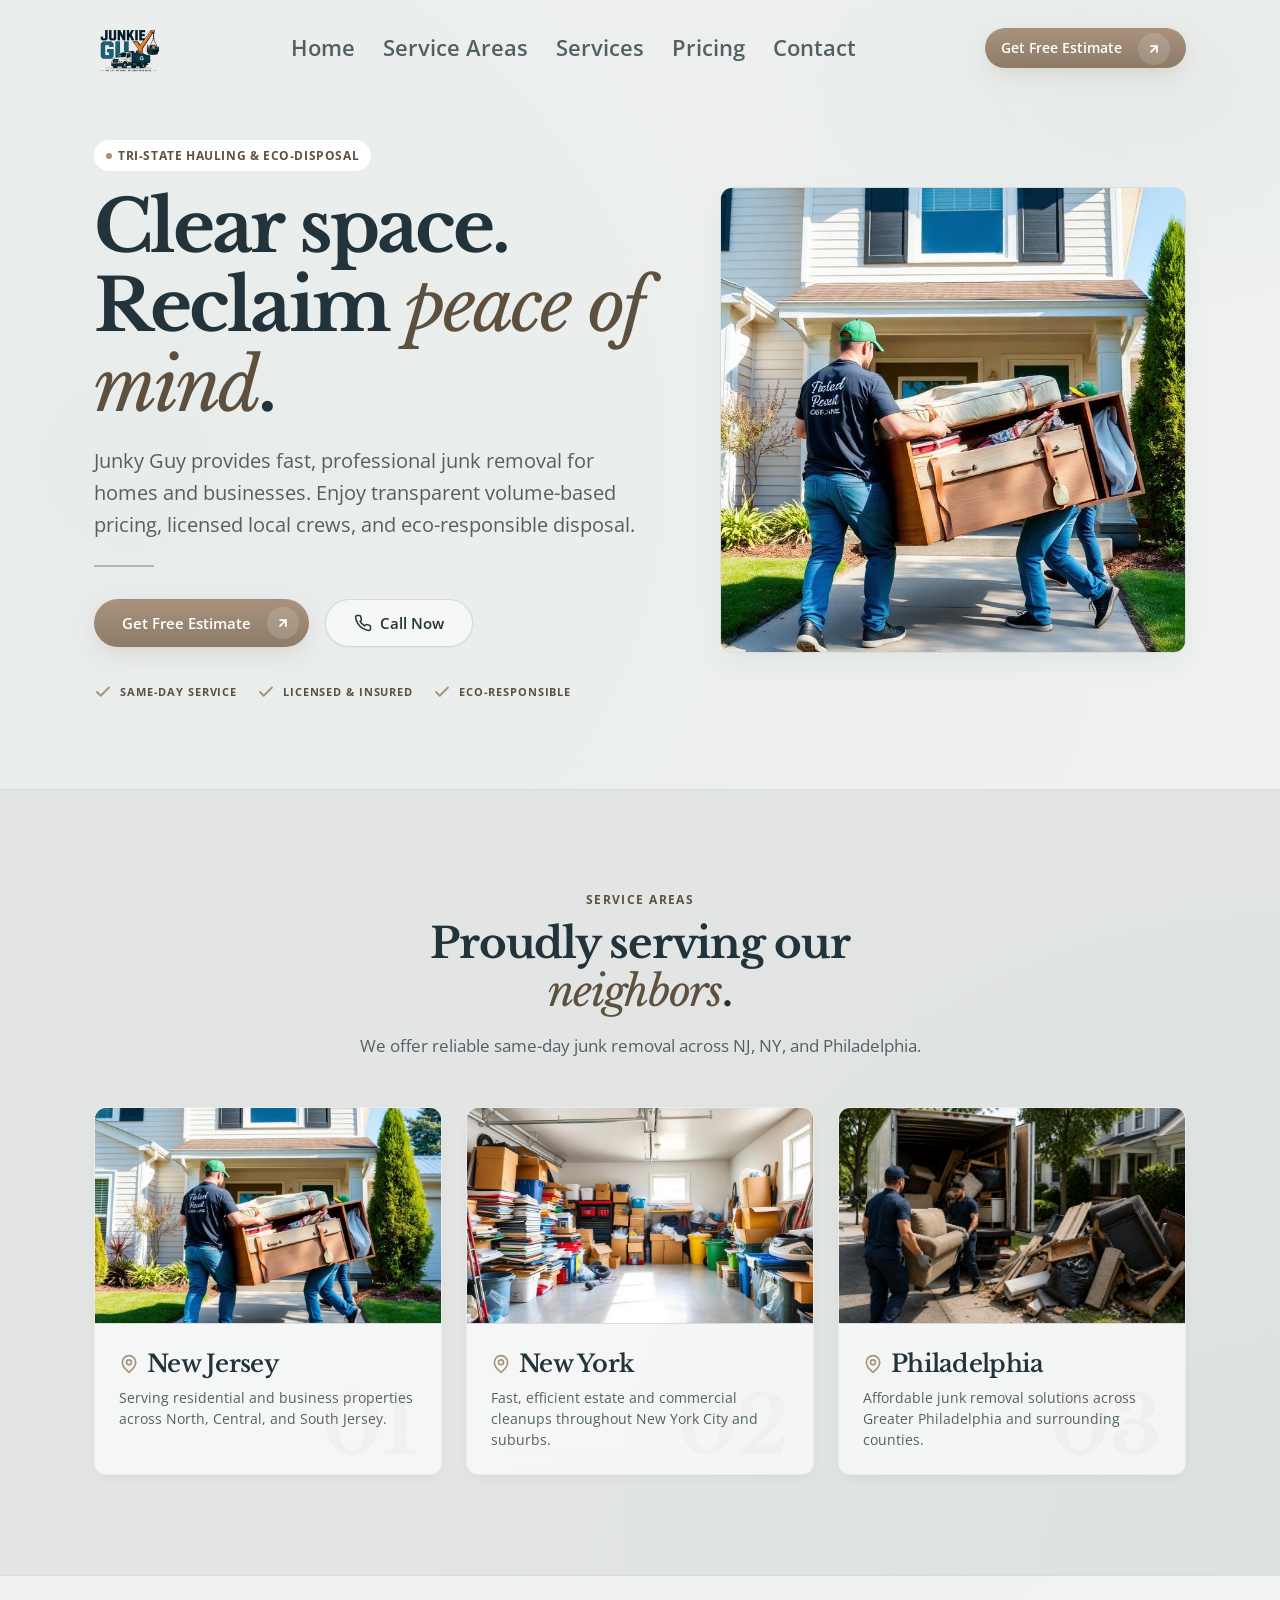
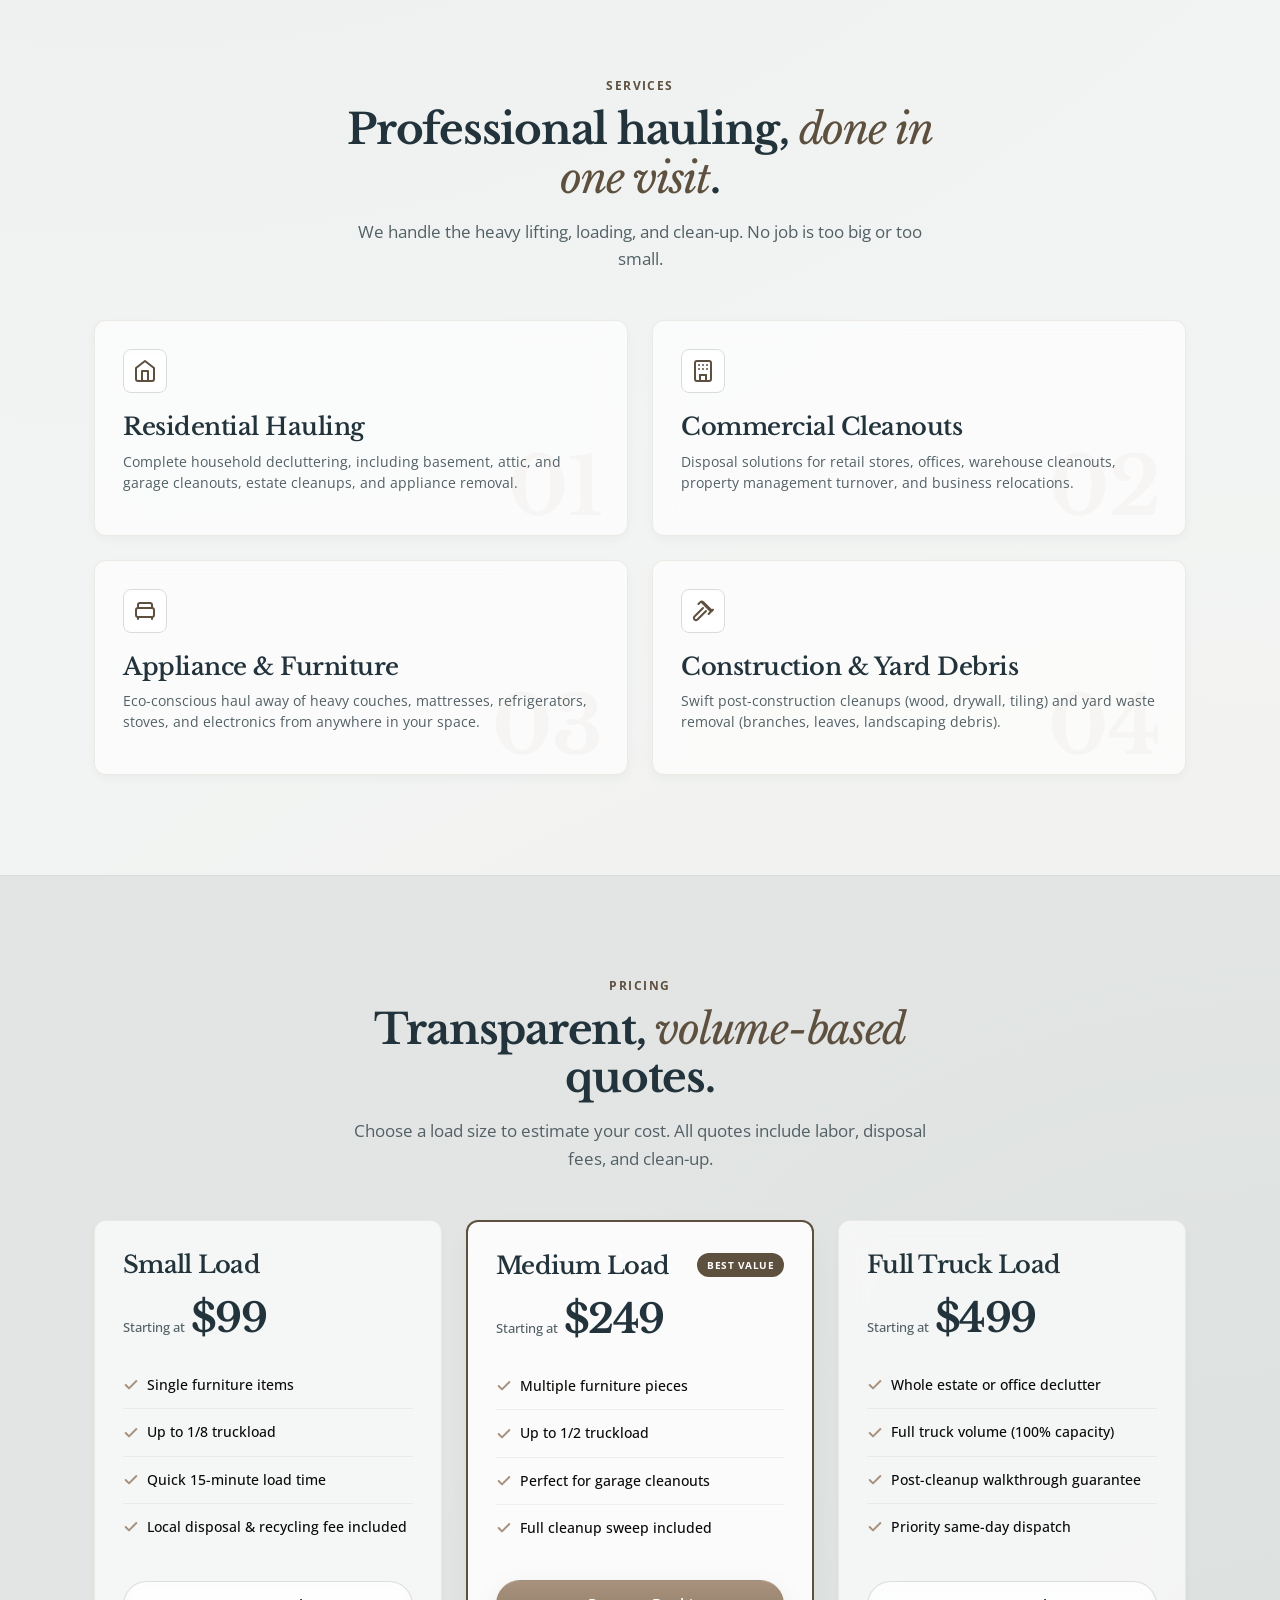
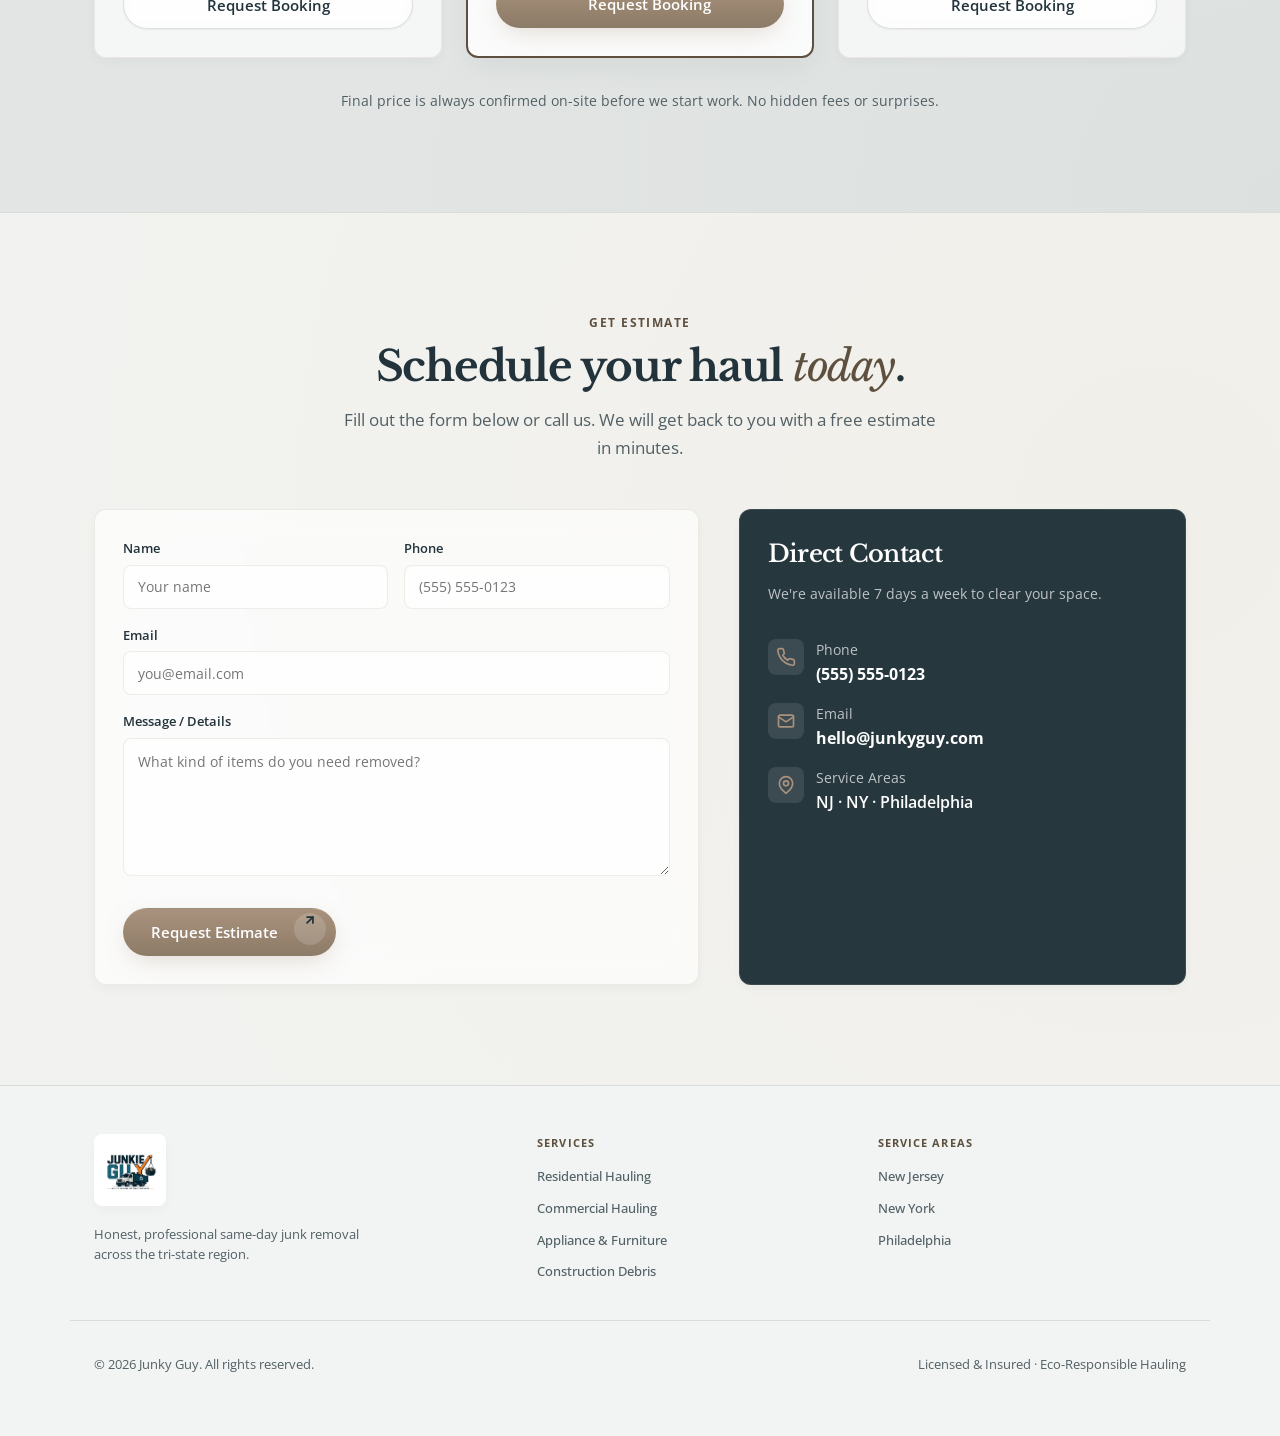
==== index.html @ 5f811293 "Initial Commit" ====
<!DOCTYPE html>
<html lang="en">

<head>
  <meta charset="UTF-8" />
  <meta name="viewport" content="width=device-width, initial-scale=1" />
  <title>Junky Guy | Fast & Affordable Junk Removal in NJ, NY & Philadelphia</title>
  <meta name="description"
    content="Junky Guy provides same-day residential and commercial junk removal across New Jersey, New York, and Philadelphia. Licensed, insured, and eco-friendly. Get a free estimate today." />
  <link rel="preconnect" href="https://fonts.googleapis.com" />
  <link rel="preconnect" href="https://fonts.gstatic.com" crossorigin />
  <link rel="stylesheet"
    href="https://fonts.googleapis.com/css2?family=Libre+Baskerville:ital,wght@0,400;0,700;1,400&family=Open+Sans:wght@300;400;500;600;700;800&display=swap" />
  <link rel="stylesheet" href="styles.css" />
</head>

<body>

  <!-- ===== NAV ===== -->
  <header class="nav" id="nav">
    <div class="container nav__inner">
      <a href="#home" class="brand" aria-label="Junky Guy home">
        <img src="junkie-guy.png" alt="Junkie Guy Logo" class="brand__logo" />
      </a>
      <nav class="nav__links" aria-label="Primary">
        <a href="#home">Home</a>
        <a href="#areas">Service Areas</a>
        <a href="#services">Services</a>
        <a href="#pricing">Pricing</a>
        <a href="#contact">Contact</a>
      </nav>
      <a href="#contact" class="btn btn--primary nav__cta">Get Free Estimate <span class="btn__icon-wrapper"><svg
            width="14" height="14" viewBox="0 0 24 24" fill="none" stroke="currentColor" stroke-width="3"
            stroke-linecap="round" stroke-linejoin="round">
            <line x1="7" y1="17" x2="17" y2="7" />
            <polyline points="7 7 17 7 17 17" />
          </svg></span></a>
      <button class="nav__toggle" id="navToggle" aria-label="Open menu" aria-expanded="false">
        <svg width="24" height="24" viewBox="0 0 24 24" fill="none" stroke="currentColor" stroke-width="2"
          stroke-linecap="round">
          <path d="M4 6h16M4 12h16M4 18h16" />
        </svg>
      </button>
    </div>
    <div class="nav__mobile" id="navMobile" hidden>
      <div class="container">
        <a href="#home">Home</a>
        <a href="#areas">Service Areas</a>
        <a href="#services">Services</a>
        <a href="#pricing">Pricing</a>
        <a href="#contact">Contact</a>
        <a href="#contact" class="btn btn--primary" style="width:100%;margin-top:8px;">Get Free Estimate <span
            class="btn__icon-wrapper"><svg width="14" height="14" viewBox="0 0 24 24" fill="none" stroke="currentColor"
              stroke-width="3" stroke-linecap="round" stroke-linejoin="round">
              <line x1="7" y1="17" x2="17" y2="7" />
              <polyline points="7 7 17 7 17 17" />
            </svg></span></a>
      </div>
    </div>
  </header>

  <main>

    <!-- ===== HERO ===== -->
    <section id="home" class="hero">
      <div class="container hero__grid">
        <div class="reveal">
          <span class="pill">
            <span class="pill__dot"></span>
            Tri-State Hauling &amp; Eco-Disposal
          </span>
          <h1 class="h1">Clear space. Reclaim <i>peace of mind</i>.</h1>
          <p class="lead">
            Junky Guy provides fast, professional junk removal for homes and businesses. Enjoy transparent volume-based
            pricing, licensed local crews, and eco-responsible disposal.
          </p>
          <div class="hero__divider"></div>
          <div class="hero__ctas">
            <a href="#contact" class="btn btn--primary">Get Free Estimate <span class="btn__icon-wrapper"><svg
                  width="14" height="14" viewBox="0 0 24 24" fill="none" stroke="currentColor" stroke-width="3"
                  stroke-linecap="round" stroke-linejoin="round">
                  <line x1="7" y1="17" x2="17" y2="7" />
                  <polyline points="7 7 17 7 17 17" />
                </svg></span></a>
            <a href="tel:5555550123" class="btn btn--outline">
              <svg width="18" height="18" viewBox="0 0 24 24" fill="none" stroke="currentColor" stroke-width="2"
                stroke-linecap="round" stroke-linejoin="round">
                <path
                  d="M22 16.92v3a2 2 0 0 1-2.18 2 19.79 19.79 0 0 1-8.63-3.07 19.5 19.5 0 0 1-6-6 19.79 19.79 0 0 1-3.07-8.67A2 2 0 0 1 4.11 2h3a2 2 0 0 1 2 1.72 12.84 12.84 0 0 0 .7 2.81 2 2 0 0 1-.45 2.11L8.09 9.91a16 16 0 0 0 6 6l1.27-1.27a2 2 0 0 1 2.11-.45 12.84 12.84 0 0 0 2.81.7A2 2 0 0 1 22 16.92Z" />
              </svg>
              Call Now
            </a>
          </div>
          <ul class="hero__trust">
            <li>
              <svg width="18" height="18" viewBox="0 0 24 24" fill="none" stroke="currentColor" stroke-width="2.5"
                stroke-linecap="round" stroke-linejoin="round">
                <polyline points="20 6 9 17 4 12" />
              </svg>
              Same-Day Service
            </li>
            <li>
              <svg width="18" height="18" viewBox="0 0 24 24" fill="none" stroke="currentColor" stroke-width="2.5"
                stroke-linecap="round" stroke-linejoin="round">
                <polyline points="20 6 9 17 4 12" />
              </svg>
              Licensed &amp; Insured
            </li>
            <li>
              <svg width="18" height="18" viewBox="0 0 24 24" fill="none" stroke="currentColor" stroke-width="2.5"
                stroke-linecap="round" stroke-linejoin="round">
                <polyline points="20 6 9 17 4 12" />
              </svg>
              Eco-Responsible
            </li>
          </ul>
        </div>
        <div class="reveal reveal--delay">
          <div class="hero__imgwrap">
            <img src="residential.jpg" alt="Junky Guy crew clearing out junk" width="1280" height="1280" />
          </div>
        </div>
      </div>
    </section>

    <!-- ===== AREAS ===== -->
    <section id="areas" class="section section--muted">
      <div class="container">
        <div class="section__head reveal">
          <p class="eyebrow">Service Areas</p>
          <h2 class="h2">Proudly serving our <i>neighbors</i>.</h2>
          <p class="section__lead">We offer reliable same-day junk removal across NJ, NY, and Philadelphia.</p>
        </div>
        <div class="grid grid--3" id="areasGrid"></div>
      </div>
    </section>

    <!-- ===== SERVICES ===== -->
    <section id="services" class="section">
      <div class="container">
        <div class="section__head reveal">
          <p class="eyebrow">Services</p>
          <h2 class="h2">Professional hauling, <i>done in one visit</i>.</h2>
          <p class="section__lead">We handle the heavy lifting, loading, and clean-up. No job is too big or too small.
          </p>
        </div>
        <div class="grid grid--2" id="servicesGrid"></div>
      </div>
    </section>

    <!-- ===== PRICING ===== -->
    <section id="pricing" class="section section--muted">
      <div class="container">
        <div class="section__head reveal">
          <p class="eyebrow">Pricing</p>
          <h2 class="h2">Transparent, <i>volume-based</i> quotes.</h2>
          <p class="section__lead">Choose a load size to estimate your cost. All quotes include labor, disposal fees,
            and clean-up.</p>
        </div>
        <div class="grid grid--3" id="pricingGrid"></div>
        <p class="section__note reveal">Final price is always confirmed on-site before we start work. No hidden fees or
          surprises.</p>
      </div>
    </section>

    <!-- ===== CONTACT ===== -->
    <section id="contact" class="section">
      <div class="container">
        <div class="section__head reveal">
          <p class="eyebrow">Get Estimate</p>
          <h2 class="h2">Schedule your haul <i>today</i>.</h2>
          <p class="section__lead">Fill out the form below or call us. We will get back to you with a free estimate in
            minutes.</p>
        </div>
        <div class="contact-grid">
          <form class="card contact-form reveal" id="contactForm" novalidate>
            <div class="form-row">
              <label>
                <span>Name</span>
                <input required type="text" name="name" placeholder="Your name" />
              </label>
              <label>
                <span>Phone</span>
                <input required type="tel" name="phone" placeholder="(555) 555-0123" />
              </label>
            </div>
            <label>
              <span>Email</span>
              <input required type="email" name="email" placeholder="you@email.com" />
            </label>
            <label>
              <span>Message / Details</span>
              <textarea required name="message" rows="5"
                placeholder="What kind of items do you need removed?"></textarea>
            </label>
            <button type="submit" class="btn btn--primary">Request Estimate <span class="btn__icon-wrapper"><svg
                  width="14" height="14" viewBox="0 0 24 24" fill="none" stroke="currentColor" stroke-width="3"
                  stroke-linecap="round" stroke-linejoin="round">
                  <line x1="7" y1="17" x2="17" y2="7" />
                  <polyline points="7 7 17 7 17 17" />
                </svg></span></button>
            <p class="form-status" id="formStatus" hidden>Thanks — your request was received. We'll reach out shortly.
            </p>
          </form>
          <aside class="card contact-info reveal reveal--delay">
            <div>
              <h3 class="h3">Direct Contact</h3>
              <p class="muted small">We're available 7 days a week to clear your space.</p>
            </div>
            <ul class="info-list">
              <li>
                <span class="info-list__icon"><svg width="20" height="20" viewBox="0 0 24 24" fill="none"
                    stroke="currentColor" stroke-width="2" stroke-linecap="round" stroke-linejoin="round">
                    <path
                      d="M22 16.92v3a2 2 0 0 1-2.18 2 19.79 19.79 0 0 1-8.63-3.07 19.5 19.5 0 0 1-6-6 19.79 19.79 0 0 1-3.07-8.67A2 2 0 0 1 4.11 2h3a2 2 0 0 1 2 1.72 12.84 12.84 0 0 0 .7 2.81 2 2 0 0 1-.45 2.11L8.09 9.91a16 16 0 0 0 6 6l1.27-1.27a2 2 0 0 1 2.11-.45 12.84 12.84 0 0 0 2.81.7A2 2 0 0 1 22 16.92Z" />
                  </svg></span>
                <div>
                  <p class="muted small">Phone</p><a href="tel:5555550123">(555) 555-0123</a>
                </div>
              </li>
              <li>
                <span class="info-list__icon"><svg width="20" height="20" viewBox="0 0 24 24" fill="none"
                    stroke="currentColor" stroke-width="2" stroke-linecap="round" stroke-linejoin="round">
                    <rect x="3" y="5" width="18" height="14" rx="2" />
                    <path d="m3 7 9 6 9-6" />
                  </svg></span>
                <div>
                  <p class="muted small">Email</p><a href="mailto:hello@junkyguy.com">hello@junkyguy.com</a>
                </div>
              </li>
              <li>
                <span class="info-list__icon"><svg width="20" height="20" viewBox="0 0 24 24" fill="none"
                    stroke="currentColor" stroke-width="2" stroke-linecap="round" stroke-linejoin="round">
                    <path d="M20 10c0 6-8 12-8 12S4 16 4 10a8 8 0 0 1 16 0Z" />
                    <circle cx="12" cy="10" r="3" />
                  </svg></span>
                <div>
                  <p class="muted small">Service Areas</p>
                  <p class="strong">NJ · NY · Philadelphia</p>
                </div>
              </li>
              
            </ul>
          </aside>
        </div>
      </div>
    </section>

  </main>

  <!-- ===== FOOTER ===== -->
  <footer class="footer">
    <div class="container footer__grid">
      <div>
        <a href="#home" class="brand">
          <img src="junkie-guy.png" alt="Junkie Guy Logo" class="brand__logo brand__logo--footer" />
        </a>
        <p class="muted small footer__desc">Honest, professional same-day junk removal across the tri-state region.</p>
      </div>
      <div>
        <p class="footer__heading">Services</p>
        <ul>
          <li><a href="#services">Residential Hauling</a></li>
          <li><a href="#services">Commercial Hauling</a></li>
          <li><a href="#services">Appliance & Furniture</a></li>
          <li><a href="#services">Construction Debris</a></li>
        </ul>
      </div>
      <div>
        <p class="footer__heading">Service Areas</p>
        <ul>
          <li><a href="#areas">New Jersey</a></li>
          <li><a href="#areas">New York</a></li>
          <li><a href="#areas">Philadelphia</a></li>
        </ul>
      </div>
    </div>
    <div class="container footer__bottom">
      <p>© <span id="year"></span> Junky Guy. All rights reserved.</p>
      <p>Licensed &amp; Insured · Eco-Responsible Hauling</p>
    </div>
  </footer>

  <script src="script.js"></script>
</body>

</html>
---- styles.css ----
/* ============================================================
   Junky Guy — Premium Design System
   Visual Identity: Deep Forest Green (#163b2e), Warm Cream (#fbfbfa), Accent Amber (#d97706)
   ============================================================ */
:root {
  --white: #ffffff;
  --bg: #f2f4f3;
  --text: #0a0908;
  
  --primary: #22333b;
  --primary-dark: #142026;
  --brand: #5e503f;
  
  --accent: #a9927d;
  --accent-dark: #8c7b67;
  
  --surface: #ffffff;
  --surface-soft: #e2e5e4;
  --border: #d8dcdb;
  --muted: #526065;

  --radius: 12px;
  --radius-sm: 8px;
  --radius-pill: 999px;

  --shadow-soft: 0 4px 12px -2px rgba(34, 51, 59, 0.05);
  --shadow-card: 0 12px 32px -8px rgba(34, 51, 59, 0.08);
  --shadow-cta: 0 8px 24px -6px rgba(169, 146, 125, 0.35);

  --font-body: "Open Sans", ui-sans-serif, system-ui, sans-serif;
  --font-display: "Libre Baskerville", Georgia, serif;

  --container: 1140px;
  --pad-x: 24px;
  --gap: 24px;

  --section-y-desktop: 100px;
  --section-y-tablet: 80px;
  --section-y-mobile: 60px;
}

/* ============================================================
   Reset & base
   ============================================================ */
*, *::before, *::after { box-sizing: border-box; }
html { scroll-behavior: smooth; scroll-padding-top: 88px; -webkit-text-size-adjust: 100%; }
body {
  margin: 0;
  font-family: var(--font-body);
  font-size: 16px;
  line-height: 1.6;
  color: var(--text);
  background: var(--bg);
  background-image: 
    radial-gradient(circle at 10% 10%, rgba(43, 85, 67, 0.05) 0%, transparent 40%),
    radial-gradient(circle at 90% 80%, rgba(217, 119, 6, 0.04) 0%, transparent 45%);
  -webkit-font-smoothing: antialiased;
  text-rendering: optimizeLegibility;
  overflow-x: hidden;
}
@media (max-width: 640px) { body { font-size: 15px; } }
img { display: block; max-width: 100%; height: auto; }
a { color: inherit; text-decoration: none; transition: color .2s ease, opacity .2s ease; }
button { font-family: inherit; cursor: pointer; }
ul { list-style: none; margin: 0; padding: 0; }

h1, h2, h3, h4 {
  font-family: var(--font-display);
  color: var(--primary);
  letter-spacing: -0.03em;
  line-height: 1.15;
  font-weight: 700;
  margin: 0;
}

.h1 { font-size: 40px; font-weight: 800; letter-spacing: -0.04em; }
.h2 { font-size: 32px; letter-spacing: -0.03em; }
.h3 { font-size: 20px; line-height: 1.3; font-weight: 600; }
@media (min-width: 768px) {
  .h1 { font-size: 58px; }
  .h2 { font-size: 42px; }
  .h3 { font-size: 24px; }
}

.small { font-size: 14px; }
.muted { color: var(--muted); }
.strong { color: var(--primary); font-weight: 600; }

/* ============================================================
   Layout primitives
   ============================================================ */
.container {
  width: 100%;
  max-width: var(--container);
  margin-inline: auto;
  padding-inline: var(--pad-x);
}

.section { padding-block: var(--section-y-mobile); }
@media (min-width: 768px) { .section { padding-block: var(--section-y-tablet); } }
@media (min-width: 1024px) { .section { padding-block: var(--section-y-desktop); } }
.section--muted {
  background: var(--surface-soft);
  background-image: radial-gradient(circle at 100% 100%, rgba(43, 85, 67, 0.03), transparent 60%);
  border-block: 1px solid var(--border);
}

.section__head {
  max-width: 600px;
  margin: 0 auto 48px;
  text-align: center;
}
.section__head .h2 { margin-top: 10px; }
.section__lead { margin-top: 16px; color: var(--muted); font-size: 17px; }
.section__note {
  max-width: 600px;
  margin: 32px auto 0;
  text-align: center;
  color: var(--muted);
  font-size: 14px;
}

.eyebrow {
  font-size: 12px;
  font-weight: 700;
  text-transform: uppercase;
  letter-spacing: 0.12em;
  color: var(--brand);
  margin: 0;
}

.grid { display: grid; gap: var(--gap); }
.grid--2 { grid-template-columns: 1fr; }
.grid--3 { grid-template-columns: 1fr; }
@media (min-width: 640px) {
  .grid--2 { grid-template-columns: repeat(2, 1fr); }
  .grid--3 { grid-template-columns: repeat(2, 1fr); }
}
@media (min-width: 1024px) {
  .grid--3 { grid-template-columns: repeat(3, 1fr); }
}

/* ============================================================
   Buttons
   ============================================================ */
.btn {
  display: inline-flex;
  align-items: center;
  justify-content: center;
  gap: 8px;
  height: 48px;
  padding-left: 28px;
  padding-right: 10px;
  border-radius: 999px;
  font-weight: 600;
  font-size: 15px;
  border: none;
  transition: all .25s cubic-bezier(0.4, 0, 0.2, 1);
  white-space: nowrap;
  cursor: pointer;
  text-align: center;
  box-shadow: 0 1px 2px rgba(0, 0, 0, 0.05);
}
.btn__icon-wrapper {
  display: grid;
  place-items: center;
  width: 32px;
  height: 32px;
  border-radius: 50%;
  background: rgba(255, 255, 255, 0.15);
  color: #fff;
  margin-left: 8px;
  transition: transform 0.3s cubic-bezier(0.16, 1, 0.3, 1), background-color 0.3s ease;
  flex-shrink: 0;
}
.btn--primary:hover .btn__icon-wrapper {
  transform: rotate(45deg);
  background: var(--white);
  color: var(--primary);
}
.btn--outline {
  padding-right: 28px;
}
.btn--outline .btn__icon-wrapper {
  background: rgba(34, 51, 59, 0.08);
  color: var(--primary);
}
.btn--outline:hover .btn__icon-wrapper {
  transform: rotate(45deg);
  background: var(--primary);
  color: #fff;
}
.btn--primary {
  background: linear-gradient(180deg, var(--accent) 0%, var(--accent-dark) 100%);
  color: #fff;
  border-top: 1px solid rgba(255, 255, 255, 0.15);
  box-shadow: var(--shadow-cta);
}
.btn--primary:hover {
  background: linear-gradient(180deg, #9b846e 0%, var(--accent-dark) 100%);
  transform: translateY(-1px);
  box-shadow: 0 8px 20px -4px rgba(169, 146, 125, 0.4);
}
.btn--primary:active {
  transform: translateY(1px);
  box-shadow: 0 2px 8px -2px rgba(169, 146, 125, 0.25);
}

.btn--outline {
  background: rgba(255, 255, 255, 0.55);
  backdrop-filter: blur(8px);
  -webkit-backdrop-filter: blur(8px);
  color: var(--primary);
  border: 1px solid rgba(34, 51, 59, 0.15);
}
.btn--outline:hover {
  background: rgba(255, 255, 255, 0.85);
  box-shadow: 0 4px 12px -2px rgba(34, 51, 59, 0.05);
  border-color: rgba(34, 51, 59, 0.35);
}
.btn--outline:active {
  transform: translateY(1px);
}

/* ============================================================
   Nav
   ============================================================ */
.nav {
  position: fixed;
  inset: 0 0 auto 0;
  z-index: 50;
  transition: background-color .3s ease, border-color .3s ease;
  border-bottom: 1px solid transparent;
}
.nav.is-scrolled {
  background: rgba(251, 251, 250, 0.72);
  backdrop-filter: blur(24px) saturate(190%);
  -webkit-backdrop-filter: blur(24px) saturate(190%);
  border-bottom-color: rgba(227, 225, 217, 0.45);
  box-shadow: 0 4px 30px rgba(0, 0, 0, 0.02);
}
.nav__inner {
  display: flex;
  align-items: center;
  justify-content: space-between;
  gap: 16px;
  height: 96px;
}
.brand { display: inline-flex; align-items: center; flex-shrink: 0; }
.brand__logo {
  height: 68px;
  width: auto;
  object-fit: contain;
  mix-blend-mode: multiply;
}
.brand__logo--footer {
  height: 72px;
  background: #fff;
  border-radius: var(--radius-sm);
  padding: 8px;
  mix-blend-mode: normal;
  box-shadow: var(--shadow-soft);
}
.nav__links { display: none; align-items: center; gap: 28px; }
.nav__links a { font-size: 22px; font-weight: 600; color: var(--muted); }
.nav__links a:hover { color: var(--primary); }
.nav__cta { display: none; height: 40px; padding-inline: 16px; font-size: 14px; }
.nav__toggle {
  display: grid; place-items: center;
  width: 40px; height: 40px;
  border-radius: 8px;
  background: transparent;
  border: 1px solid var(--border);
  color: var(--primary);
}
@media (min-width: 1024px) {
  .nav__links { display: flex; }
  .nav__cta { display: inline-flex; }
  .nav__toggle { display: none; }
}
.nav__mobile { border-top: 1px solid var(--border); background: var(--bg); }
.nav__mobile .container { display: flex; flex-direction: column; gap: 4px; padding-block: 12px; }
.nav__mobile a {
  padding: 10px 12px;
  border-radius: 8px;
  color: var(--primary);
  font-weight: 600;
  font-size: 22px;
}
.nav__mobile a:hover { background: var(--surface-soft); }

/* ============================================================
   Hero
   ============================================================ */
.hero {
  position: relative;
  padding-top: 120px;
  padding-bottom: 56px;
  background: radial-gradient(40% 40% at 90% 10%, rgba(43, 85, 67, 0.04), transparent 80%);
}
@media (min-width: 1024px) { .hero { padding-top: 140px; padding-bottom: 88px; } }
.hero__grid {
  display: grid;
  gap: 40px;
  align-items: center;
}
@media (min-width: 1024px) {
  .hero__grid { grid-template-columns: 1.1fr 0.9fr; gap: 56px; }
}
.pill {
  display: inline-flex;
  align-items: center;
  gap: 6px;
  padding: 6px 12px;
  border-radius: var(--radius-pill);
  background: var(--surface);
  color: var(--brand);
  font-size: 12px;
  font-weight: 700;
  letter-spacing: 0.05em;
  text-transform: uppercase;
}
.pill__dot { width: 6px; height: 6px; border-radius: 999px; background: var(--accent); }
.hero .h1 {
  margin-top: 16px;
  max-width: 680px;
  font-size: 42px;
  line-height: 1.1;
  font-weight: 800;
  letter-spacing: -0.04em;
}
@media (min-width: 768px) {
  .hero .h1 {
    font-size: 60px;
  }
}
@media (min-width: 1024px) {
  .hero .h1 {
    font-size: 72px;
  }
}
.lead {
  margin-top: 20px;
  color: var(--muted);
  font-size: 18px;
  line-height: 1.6;
  max-width: 560px;
}
@media (min-width: 768px) {
  .lead {
    font-size: 20px;
  }
}
.hero__ctas { margin-top: 32px; display: flex; flex-wrap: wrap; gap: 16px; }

.hero__divider {
  width: 60px;
  height: 2px;
  background: var(--brand);
  margin-top: 24px;
  opacity: 0.35;
}
.hero__trust {
  margin-top: 36px;
  display: flex;
  flex-wrap: wrap;
  gap: 20px;
  padding: 0;
}
.hero__trust li {
  display: flex;
  align-items: center;
  gap: 8px;
  font-size: 11px;
  font-weight: 700;
  text-transform: uppercase;
  letter-spacing: 0.08em;
  color: var(--brand);
}
.hero__trust svg {
  color: var(--accent);
  flex-shrink: 0;
}

.hero__imgwrap {
  position: relative;
}
.hero__imgwrap img {
  width: 100%;
  aspect-ratio: 4 / 3;
  object-fit: cover;
  border-radius: var(--radius);
  box-shadow: var(--shadow-card);
  border: 1px solid var(--border);
  transition: transform 0.4s cubic-bezier(0.16, 1, 0.3, 1);
}
.hero__imgwrap:hover img {
  transform: translateY(-2px) scale(1.005);
}
@media (min-width: 1024px) {
  .hero__imgwrap img { aspect-ratio: 1 / 1; }
}

/* ============================================================
   Cards
   ============================================================ */
.card {
  background: rgba(255, 255, 255, 0.65);
  backdrop-filter: blur(16px);
  -webkit-backdrop-filter: blur(16px);
  border: 1px solid rgba(227, 225, 217, 0.65);
  border-radius: var(--radius);
  padding: 28px;
  box-shadow: var(--shadow-soft);
  transition: transform 0.4s cubic-bezier(0.34, 1.56, 0.64, 1), box-shadow 0.4s cubic-bezier(0.34, 1.56, 0.64, 1), background-color 0.25s ease;
  display: flex;
  flex-direction: column;
  height: 100%;
}
.card--hover:hover {
  background: rgba(255, 255, 255, 0.88);
  transform: translateY(-8px) scale(1.02);
  box-shadow: 
    0 30px 60px -10px rgba(34, 51, 59, 0.12),
    0 12px 24px -12px rgba(34, 51, 59, 0.06);
}
.card__icon {
  display: grid; place-items: center;
  width: 44px; height: 44px;
  border-radius: var(--radius-sm);
  background: rgba(255, 255, 255, 0.5);
  backdrop-filter: blur(4px);
  color: var(--brand);
  flex-shrink: 0;
  border: 1px solid var(--border);
}
.card__title { margin-top: 18px; letter-spacing: -0.02em; }
.card__desc { margin-top: 8px; color: var(--muted); font-size: 14px; line-height: 1.5; }

/* Pricing */
.plan { position: relative; }
.plan--featured {
  border-color: var(--brand);
  border-width: 2px;
  background: rgba(255, 255, 255, 0.85);
  box-shadow: var(--shadow-card);
}
.plan__head {
  display: flex; align-items: center; justify-content: space-between; gap: 12px;
}
.plan__badge {
  padding: 4px 10px;
  border-radius: var(--radius-pill);
  background: var(--brand);
  color: #fff;
  font-size: 10px;
  font-weight: 700;
  text-transform: uppercase;
  letter-spacing: 0.05em;
}
.plan__price { margin-top: 18px; display: flex; align-items: baseline; gap: 6px; }
.plan__price-tag { font-size: 13px; color: var(--muted); font-weight: 500; }
.plan__price-amount { font-family: var(--font-display); font-weight: 800; font-size: 40px; color: var(--primary); line-height: 1; letter-spacing: -0.04em; }
.plan__features {
  margin-top: 24px;
  display: flex;
  flex-direction: column;
  gap: 0;
  flex: 1;
}
.plan__features li {
  display: flex;
  align-items: center;
  gap: 8px;
  padding-block: 12px;
  border-bottom: 1px solid rgba(34, 51, 59, 0.06);
  font-size: 14px;
  font-weight: 500;
  color: var(--text);
}
.plan__features li:last-child {
  border-bottom: none;
}
.plan__features svg {
  color: var(--accent);
  flex-shrink: 0;
}
.plan .btn { margin-top: 28px; width: 100%; }

/* Areas */
.area-card {
  border-radius: var(--radius);
  border: 1px solid rgba(227, 225, 217, 0.5);
  background: rgba(255, 255, 255, 0.65);
  backdrop-filter: blur(16px);
  -webkit-backdrop-filter: blur(16px);
  overflow: hidden;
  box-shadow: var(--shadow-soft);
  transition: transform 0.4s cubic-bezier(0.34, 1.56, 0.64, 1), box-shadow 0.4s cubic-bezier(0.34, 1.56, 0.64, 1), background-color 0.25s ease;
  height: 100%;
  display: flex; flex-direction: column;
}
.area-card:hover {
  background: rgba(255, 255, 255, 0.88);
  transform: translateY(-8px) scale(1.02);
  box-shadow: 
    0 30px 60px -10px rgba(34, 51, 59, 0.12),
    0 12px 24px -12px rgba(34, 51, 59, 0.06);
}
.area-card__img { aspect-ratio: 16/10; overflow: hidden; border-bottom: 1px solid var(--border); }
.area-card__img img { width: 100%; height: 100%; object-fit: cover; }
.area-card__body { padding: 24px; }
.area-card__head { display: flex; align-items: center; gap: 8px; color: var(--primary); }
.area-card__head svg { color: var(--accent); }
.area-card__body p { margin: 8px 0 0; color: var(--muted); font-size: 14px; line-height: 1.5; }

/* Testimonials */
.quote { display: flex; flex-direction: column; height: 100%; }
.quote__stars { display: flex; gap: 2px; color: var(--accent); }
.quote__text { margin: 16px 0 0; flex: 1; font-size: 15px; color: var(--text); font-style: italic; line-height: 1.5; }
.quote__footer { margin-top: 20px; padding-top: 16px; border-top: 1px solid var(--border); }
.quote__name { margin: 0; font-weight: 700; color: var(--primary); font-size: 14px; }
.quote__loc { margin: 2px 0 0; font-size: 12px; color: var(--muted); }

/* ============================================================
   Contact
   ============================================================ */
.contact-grid {
  display: grid;
  gap: var(--gap);
  grid-template-columns: 1fr;
}
@media (min-width: 1024px) {
  .contact-grid { grid-template-columns: 1.15fr 0.85fr; gap: 40px; }
}
.contact-form label { display: block; margin-top: 16px; }
.contact-form label:first-child { margin-top: 0; }
.form-row { display: grid; grid-template-columns: 1fr; gap: 16px; }
@media (min-width: 640px) { .form-row { grid-template-columns: 1fr 1fr; } }
.form-row label { margin-top: 0 !important; }
.contact-form span {
  display: block; margin-bottom: 6px;
  font-size: 13px; font-weight: 600; color: var(--primary);
}
.contact-form input,
.contact-form textarea {
  width: 100%;
  padding: 12px 14px;
  font: inherit; font-size: 14px;
  color: var(--text);
  background: rgba(255, 255, 255, 0.4);
  backdrop-filter: blur(8px);
  -webkit-backdrop-filter: blur(8px);
  border: 1px solid rgba(227, 225, 217, 0.6);
  border-radius: var(--radius-sm);
  outline: none;
  transition: all .2s ease;
}
.contact-form input { height: 44px; padding-block: 0; }
.contact-form input:focus,
.contact-form textarea:focus {
  border-color: var(--brand);
  box-shadow: 0 0 0 3px rgba(94, 80, 63, 0.12);
}
.contact-form .btn {
  margin-top: 24px;
  width: 100%;
}
@media (min-width: 640px) {
  .contact-form .btn {
    width: fit-content;
    align-self: flex-start;
  }
}
.form-status {
  margin-top: 14px;
  padding: 10px 14px;
  background: var(--surface-soft);
  border: 1px solid var(--border);
  border-radius: var(--radius-sm);
  color: var(--brand);
  font-size: 13px;
  font-weight: 600;
}
.contact-info {
  gap: 20px;
  background: rgba(34, 51, 59, 0.98);
  backdrop-filter: blur(16px);
  -webkit-backdrop-filter: blur(16px);
  border: 1px solid rgba(255, 255, 255, 0.1);
  color: #fff;
}
.contact-info .h3 { margin-bottom: 2px; color: #fff; }
.contact-info .muted { color: rgba(255, 255, 255, 0.7); }
.info-list { display: flex; flex-direction: column; gap: 16px; }
.info-list li { display: flex; gap: 12px; align-items: flex-start; }
.info-list__icon {
  display: grid; place-items: center;
  width: 36px; height: 36px;
  border-radius: var(--radius-sm);
  background: rgba(255, 255, 255, 0.1);
  color: var(--accent);
  flex-shrink: 0;
}
.info-list a { color: #fff; font-weight: 700; }
.info-list a:hover { opacity: 0.85; }
.info-list p { margin: 0; }
.info-list .strong { color: #fff; }

/* ============================================================
   Footer
   ============================================================ */
.footer { border-top: 1px solid var(--border); padding-block: 48px; background: var(--bg); }
.footer__grid {
  display: grid; gap: 32px;
  grid-template-columns: 1fr;
}
@media (min-width: 768px) { .footer__grid { grid-template-columns: 1.2fr 0.9fr 0.9fr; } }
.footer__desc { margin-top: 12px; max-width: 280px; font-size: 13px; line-height: 1.5; }
.footer__heading {
  margin: 0 0 12px;
  font-size: 11px; font-weight: 700;
  color: var(--brand);
  letter-spacing: 0.1em; text-transform: uppercase;
}
.footer ul { display: flex; flex-direction: column; gap: 6px; }
.footer ul a { color: var(--muted); font-size: 13px; font-weight: 500; }
.footer ul a:hover { color: var(--primary); }
.footer__bottom {
  display: flex; flex-direction: column; gap: 8px;
  align-items: flex-start;
  margin-top: 36px; padding-top: 20px;
  border-top: 1px solid var(--border);
  color: var(--muted); font-size: 13px;
}
@media (min-width: 640px) {
  .footer__bottom { flex-direction: row; justify-content: space-between; align-items: center; }
}

/* ============================================================
   Reveal animations
   ============================================================ */
.reveal {
  opacity: 0;
  transform: translateY(12px);
  transition: opacity .5s ease-out, transform .5s ease-out;
}
.reveal.is-visible { opacity: 1; transform: translateY(0); }
.reveal--delay { transition-delay: .1s; }

@media (prefers-reduced-motion: reduce) {
  html { scroll-behavior: auto; }
  .reveal { opacity: 1; transform: none; transition: none; }
  * { animation: none !important; transition: none !important; }
}

/* ============================================================
   JPMC & Behance Modern Accent Features
   ============================================================ */
h1 i, h2 i, h3 i {
  font-family: "Libre Baskerville", Georgia, serif;
  font-style: italic;
  font-weight: 400;
  color: var(--brand); /* Elegant deep bronze */
}

.card, .area-card {
  position: relative;
  overflow: hidden;
}

.card__number {
  position: absolute;
  bottom: 8px;
  right: 24px;
  font-family: var(--font-display);
  font-size: 80px;
  font-weight: 700;
  color: var(--accent);
  opacity: 0.05;
  line-height: 1;
  pointer-events: none;
  user-select: none;
  transition: transform 0.4s cubic-bezier(0.34, 1.56, 0.64, 1), opacity 0.3s ease;
  z-index: 1;
}
.card--hover:hover .card__number, .area-card:hover .card__number {
  transform: translateY(-4px);
  opacity: 0.09;
}

.card__arrow {
  position: absolute;
  top: 24px;
  right: 24px;
  display: grid;
  place-items: center;
  width: 32px;
  height: 32px;
  border-radius: 999px;
  background: rgba(255, 255, 255, 0.8);
  backdrop-filter: blur(4px);
  -webkit-backdrop-filter: blur(4px);
  border: 1px solid rgba(227, 225, 217, 0.4);
  color: var(--primary);
  opacity: 0;
  transform: translate(-4px, 4px) scale(0.9);
  transition: all 0.35s cubic-bezier(0.16, 1, 0.3, 1);
  pointer-events: none;
  z-index: 5;
}
.card--hover:hover .card__arrow, .area-card:hover .card__arrow {
  opacity: 1;
  transform: translate(0, 0) scale(1);
  background: var(--white);
  box-shadow: var(--shadow-soft);
  color: var(--brand);
}
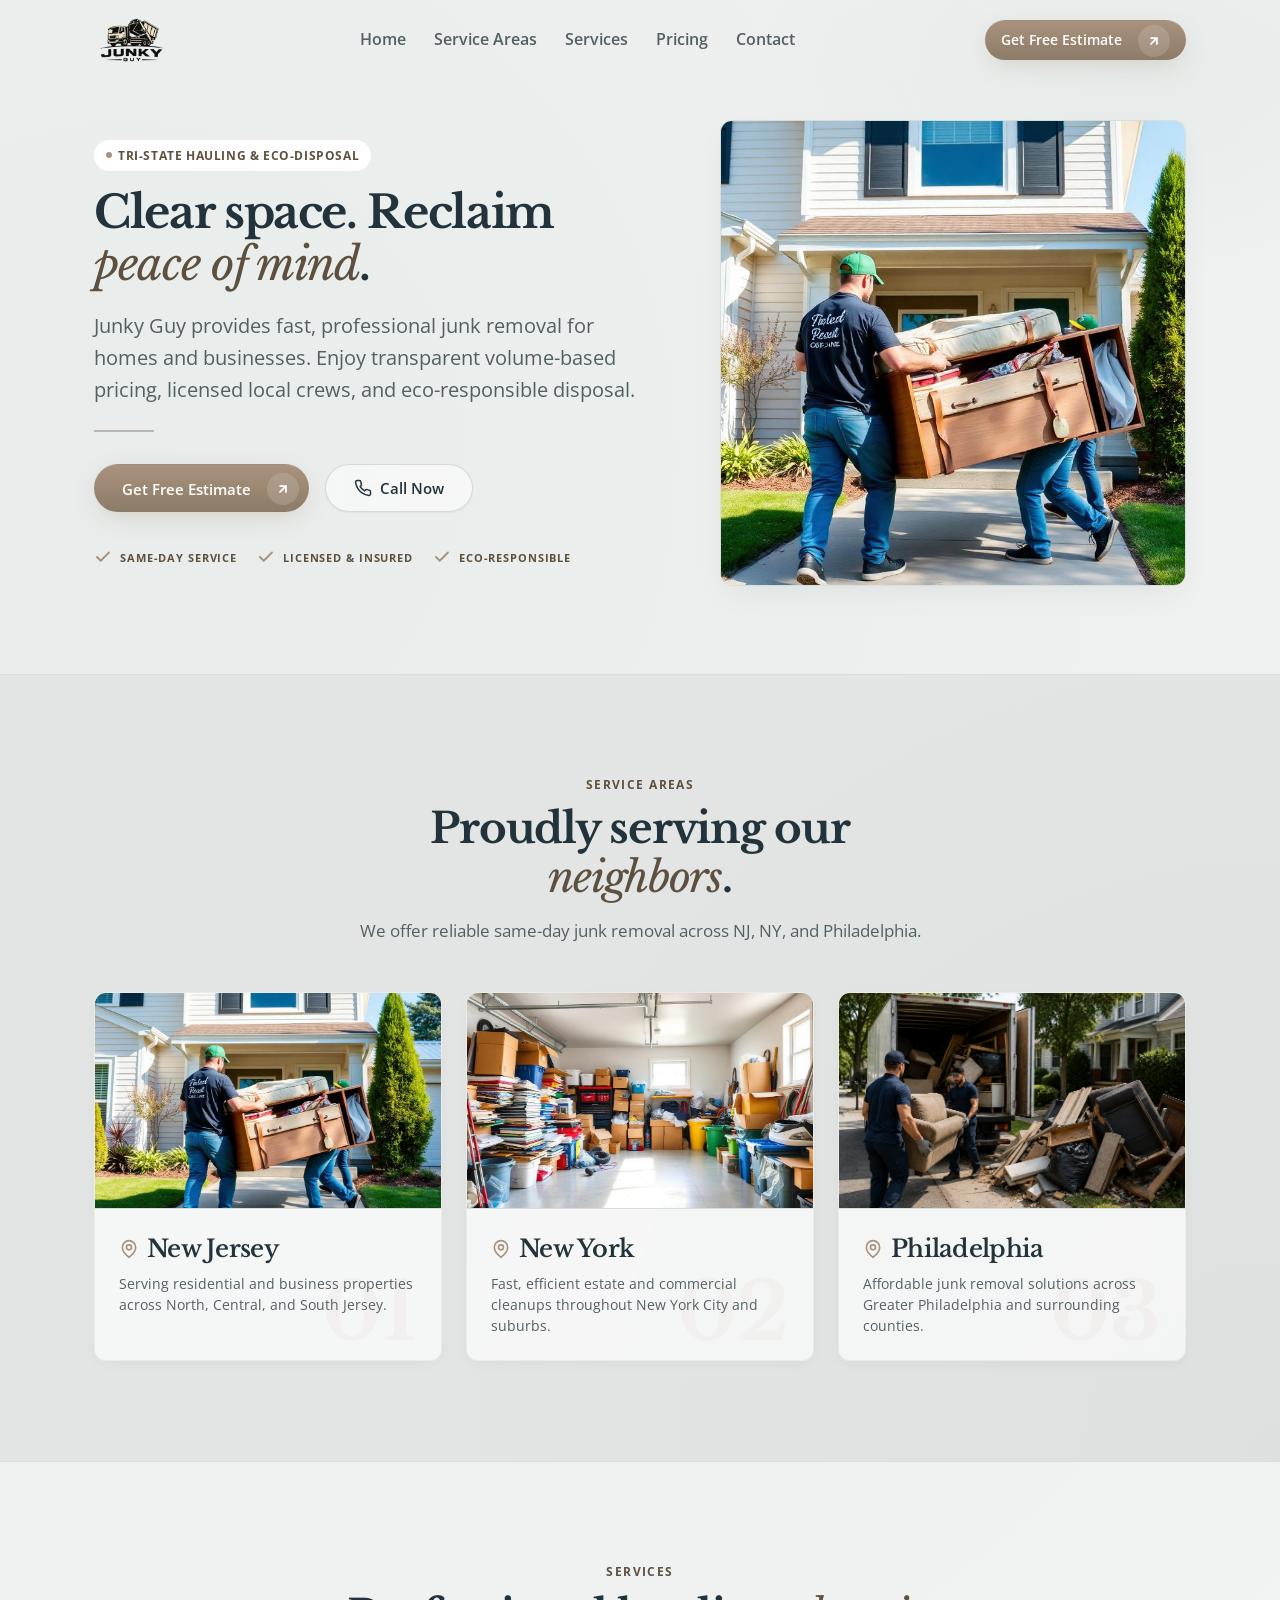
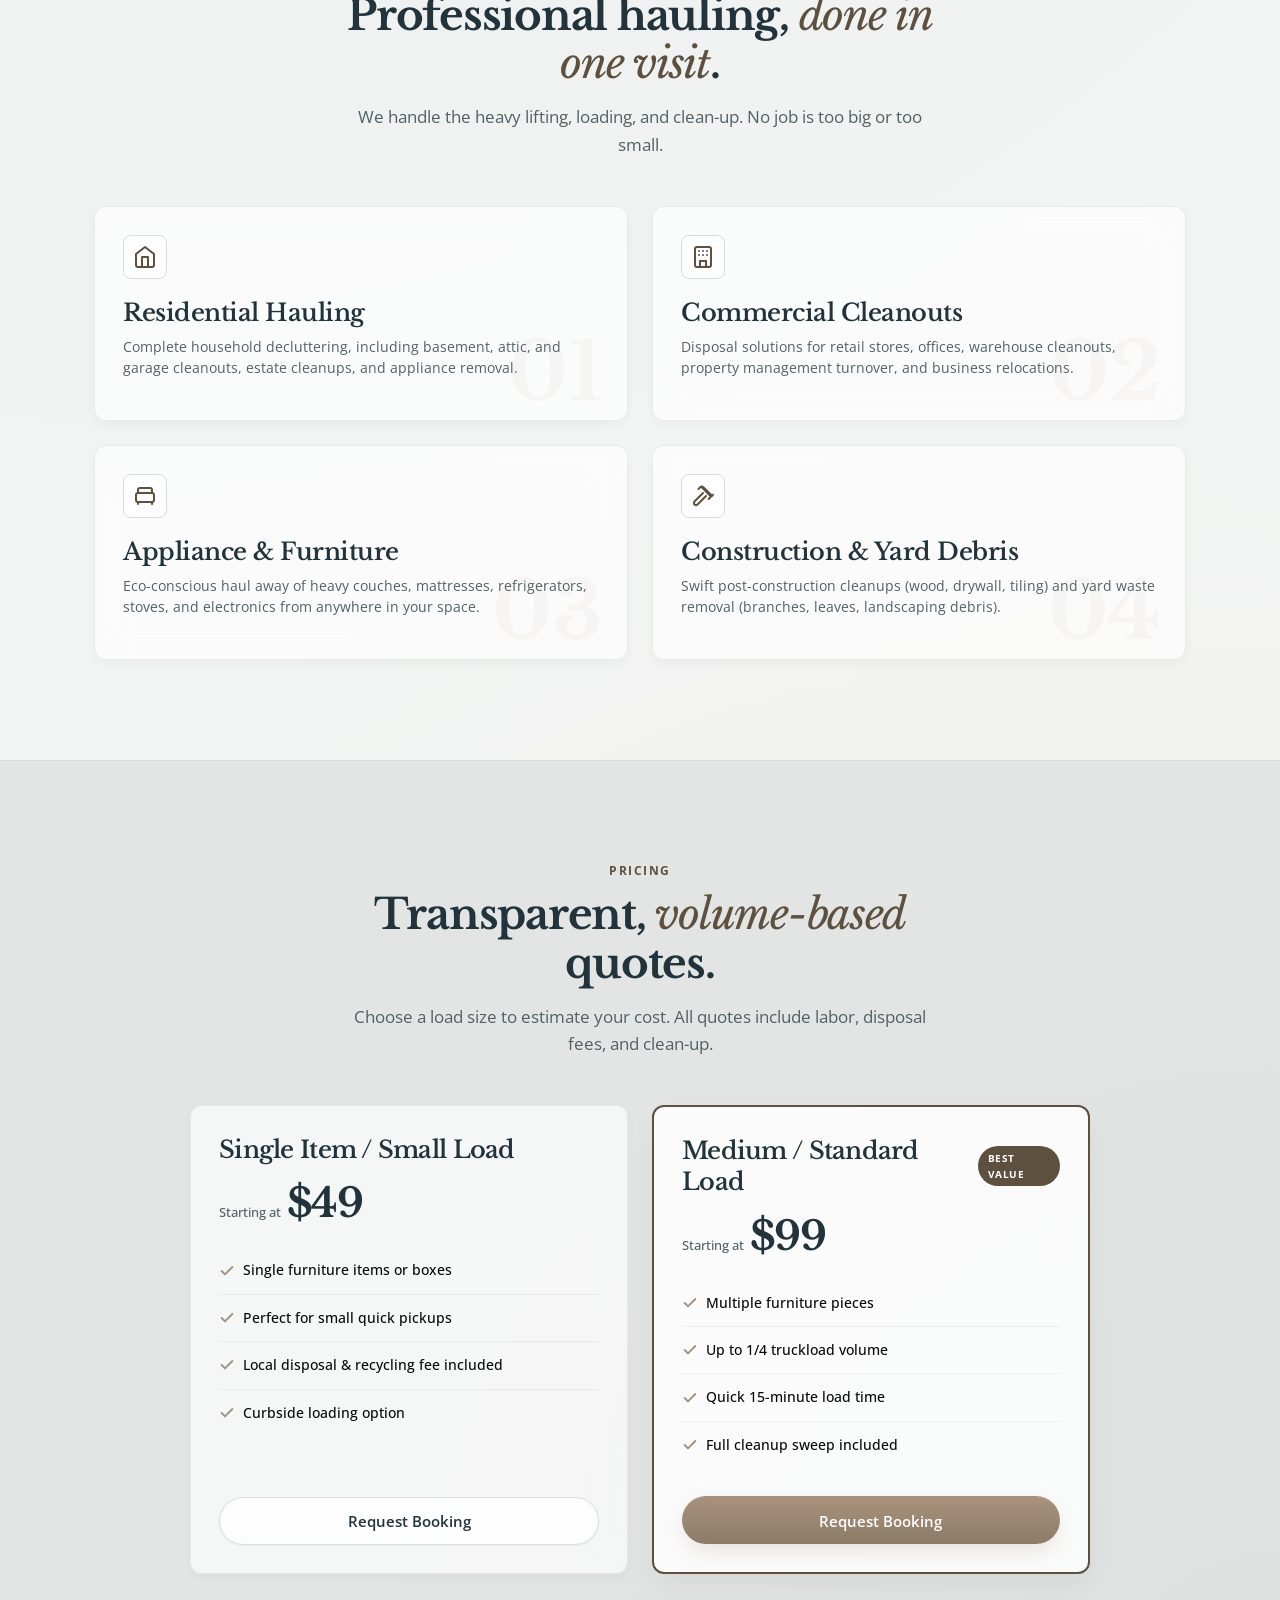
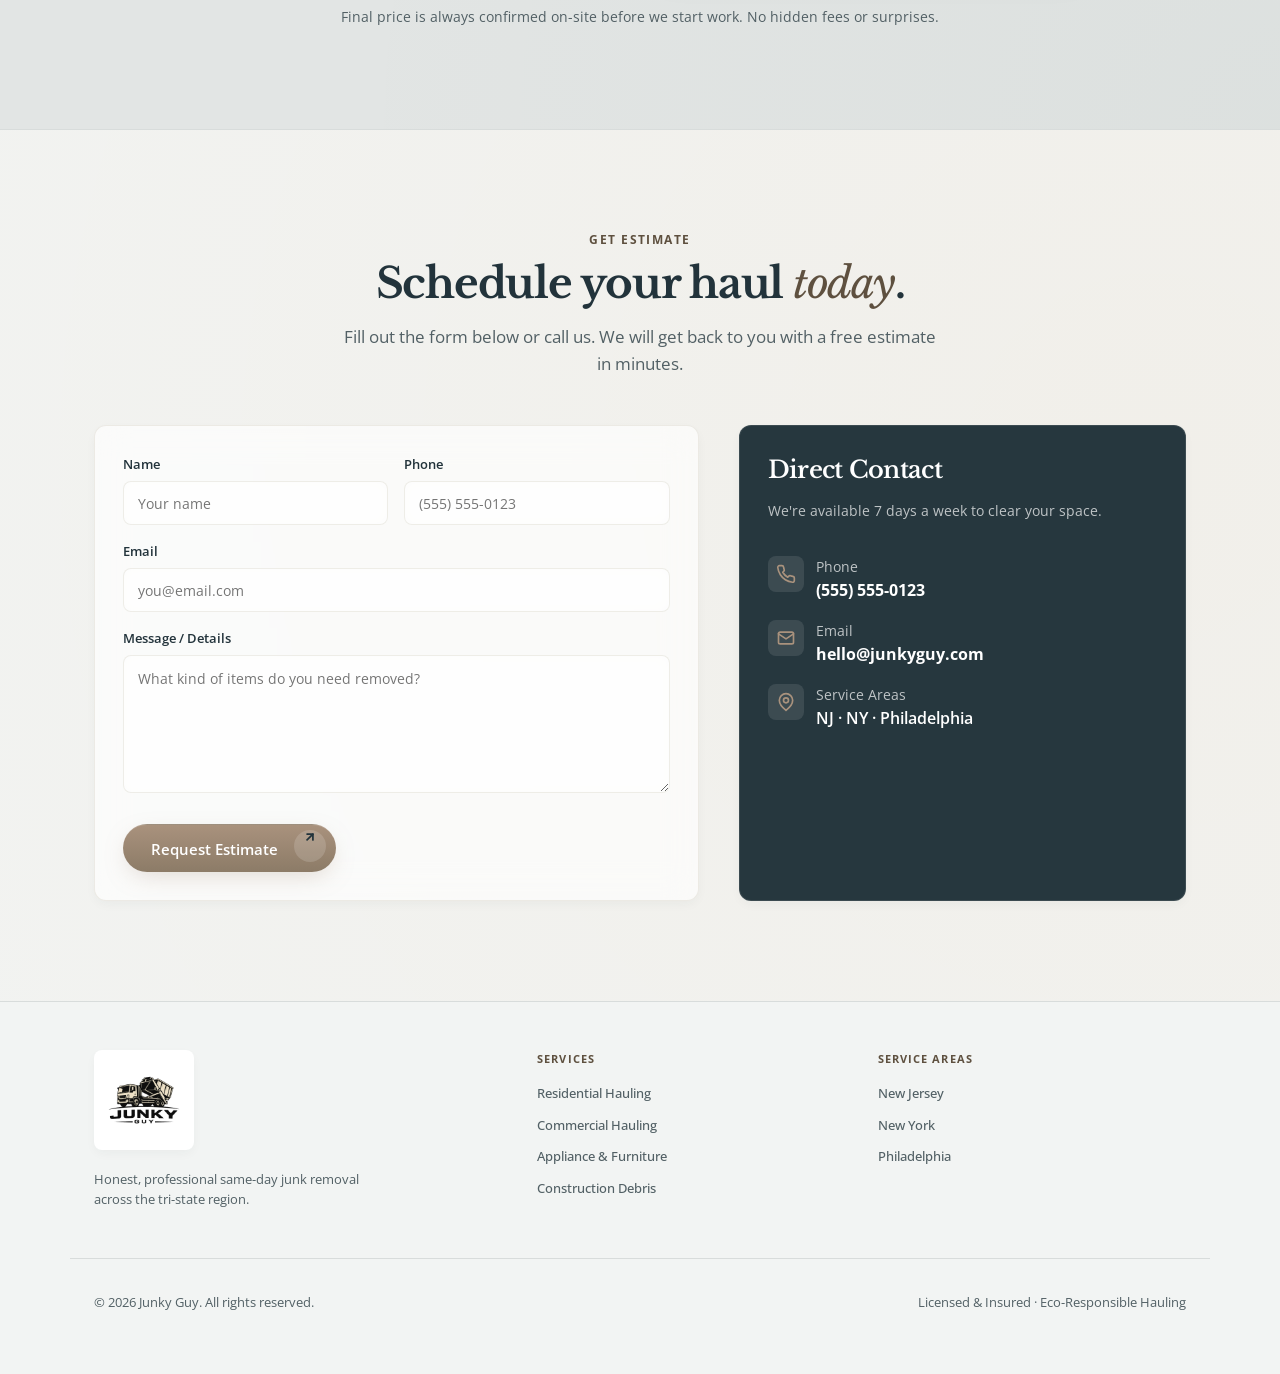
==== commit 81f083f3: "Changed font sizes and logo" ====
--- a/index.html
+++ b/index.html
@@ -157,7 +157,7 @@
           <p class="section__lead">Choose a load size to estimate your cost. All quotes include labor, disposal fees,
             and clean-up.</p>
         </div>
-        <div class="grid grid--3" id="pricingGrid"></div>
+        <div class="grid grid--2" id="pricingGrid"></div>
         <p class="section__note reveal">Final price is always confirmed on-site before we start work. No hidden fees or
           surprises.</p>
       </div>
--- a/styles.css
+++ b/styles.css
@@ -244,17 +244,17 @@
   align-items: center;
   justify-content: space-between;
   gap: 16px;
-  height: 96px;
+  height: 80px;
 }
 .brand { display: inline-flex; align-items: center; flex-shrink: 0; }
 .brand__logo {
-  height: 68px;
+  height: 76px;
   width: auto;
   object-fit: contain;
   mix-blend-mode: multiply;
 }
 .brand__logo--footer {
-  height: 72px;
+  height: 100px;
   background: #fff;
   border-radius: var(--radius-sm);
   padding: 8px;
@@ -262,7 +262,7 @@
   box-shadow: var(--shadow-soft);
 }
 .nav__links { display: none; align-items: center; gap: 28px; }
-.nav__links a { font-size: 22px; font-weight: 600; color: var(--muted); }
+.nav__links a { font-size: 16px; font-weight: 600; color: var(--muted); }
 .nav__links a:hover { color: var(--primary); }
 .nav__cta { display: none; height: 40px; padding-inline: 16px; font-size: 14px; }
 .nav__toggle {
@@ -285,7 +285,7 @@
   border-radius: 8px;
   color: var(--primary);
   font-weight: 600;
-  font-size: 22px;
+  font-size: 18px;
 }
 .nav__mobile a:hover { background: var(--surface-soft); }
 
@@ -294,11 +294,11 @@
    ============================================================ */
 .hero {
   position: relative;
-  padding-top: 120px;
+  padding-top: 100px;
   padding-bottom: 56px;
   background: radial-gradient(40% 40% at 90% 10%, rgba(43, 85, 67, 0.04), transparent 80%);
 }
-@media (min-width: 1024px) { .hero { padding-top: 140px; padding-bottom: 88px; } }
+@media (min-width: 1024px) { .hero { padding-top: 120px; padding-bottom: 88px; } }
 .hero__grid {
   display: grid;
   gap: 40px;
@@ -324,19 +324,14 @@
 .hero .h1 {
   margin-top: 16px;
   max-width: 680px;
-  font-size: 42px;
-  line-height: 1.1;
-  font-weight: 800;
-  letter-spacing: -0.04em;
+  font-size: 32px;
+  line-height: 1.15;
+  font-weight: 700;
+  letter-spacing: -0.03em;
 }
 @media (min-width: 768px) {
   .hero .h1 {
-    font-size: 60px;
-  }
-}
-@media (min-width: 1024px) {
-  .hero .h1 {
-    font-size: 72px;
+    font-size: 45px;
   }
 }
 .lead {
@@ -438,6 +433,10 @@
 .card__desc { margin-top: 8px; color: var(--muted); font-size: 14px; line-height: 1.5; }
 
 /* Pricing */
+#pricingGrid {
+  max-width: 900px;
+  margin-inline: auto;
+}
 .plan { position: relative; }
 .plan--featured {
   border-color: var(--brand);
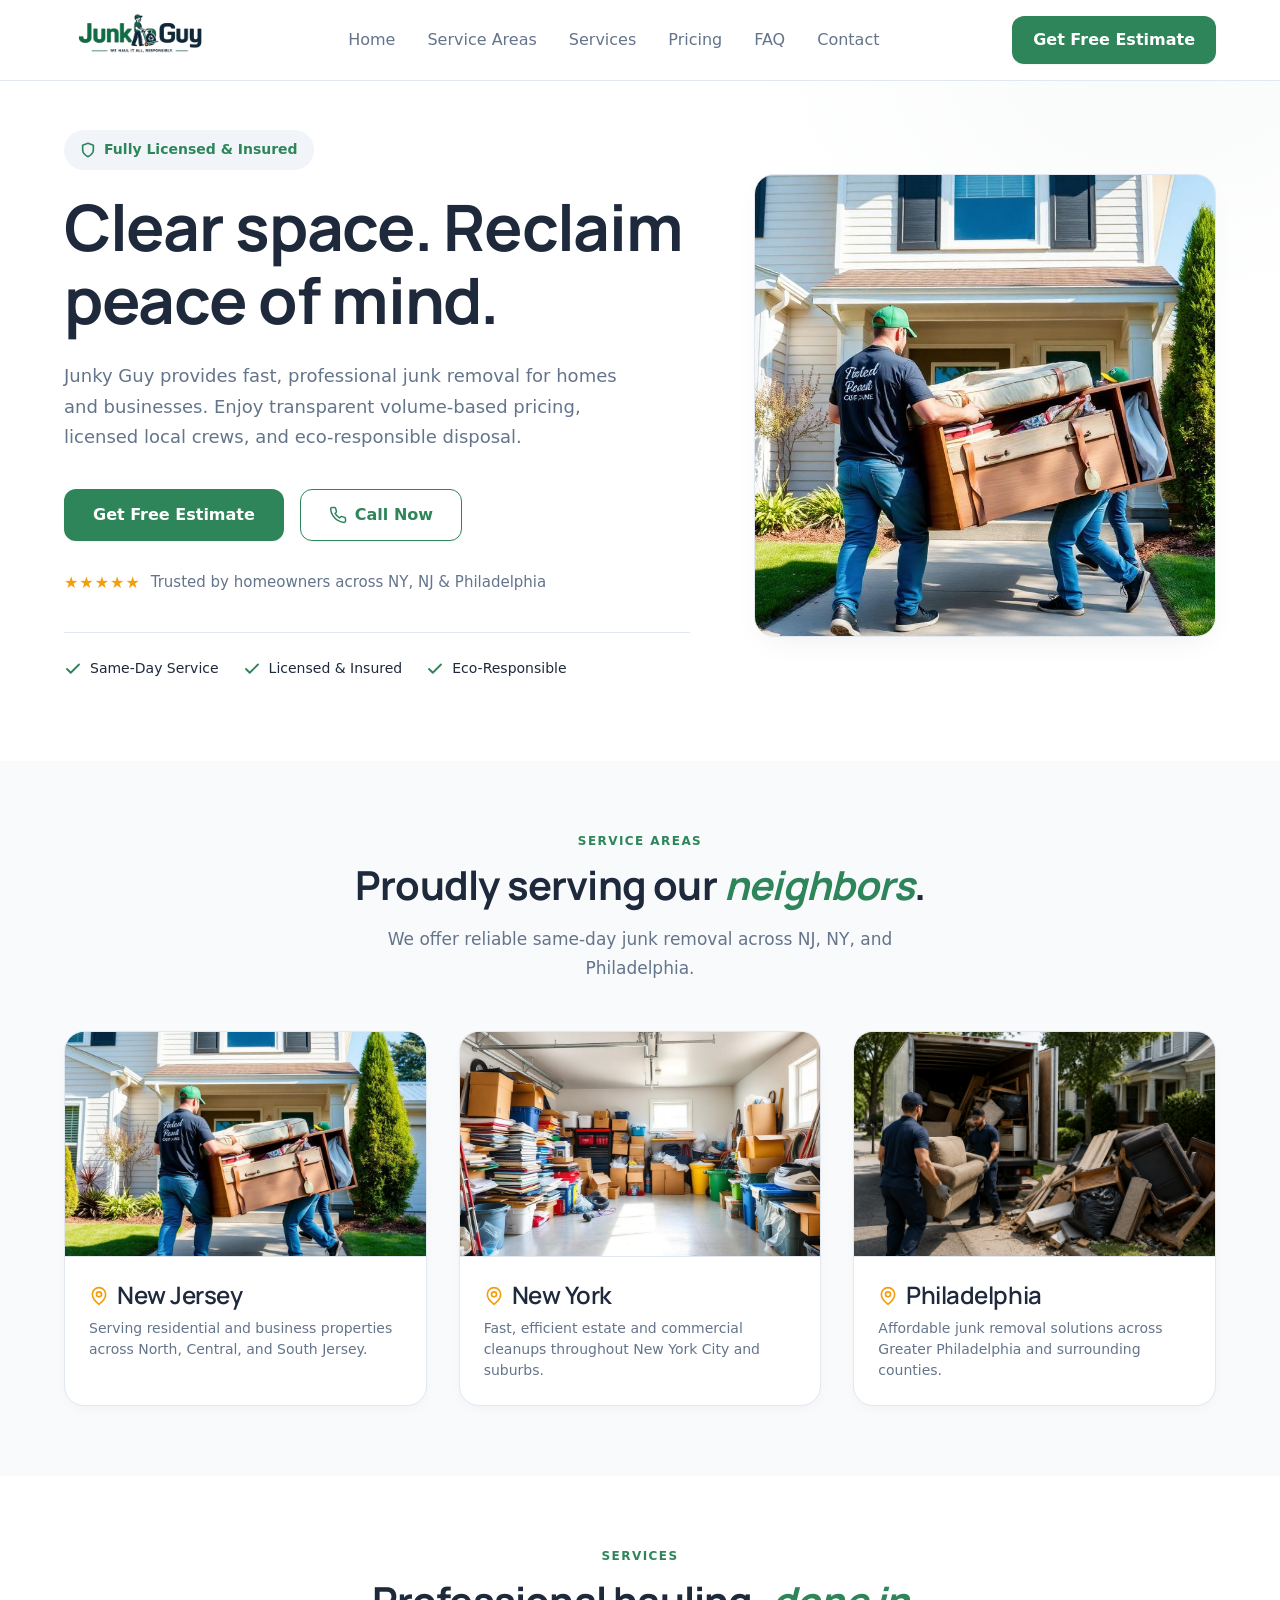
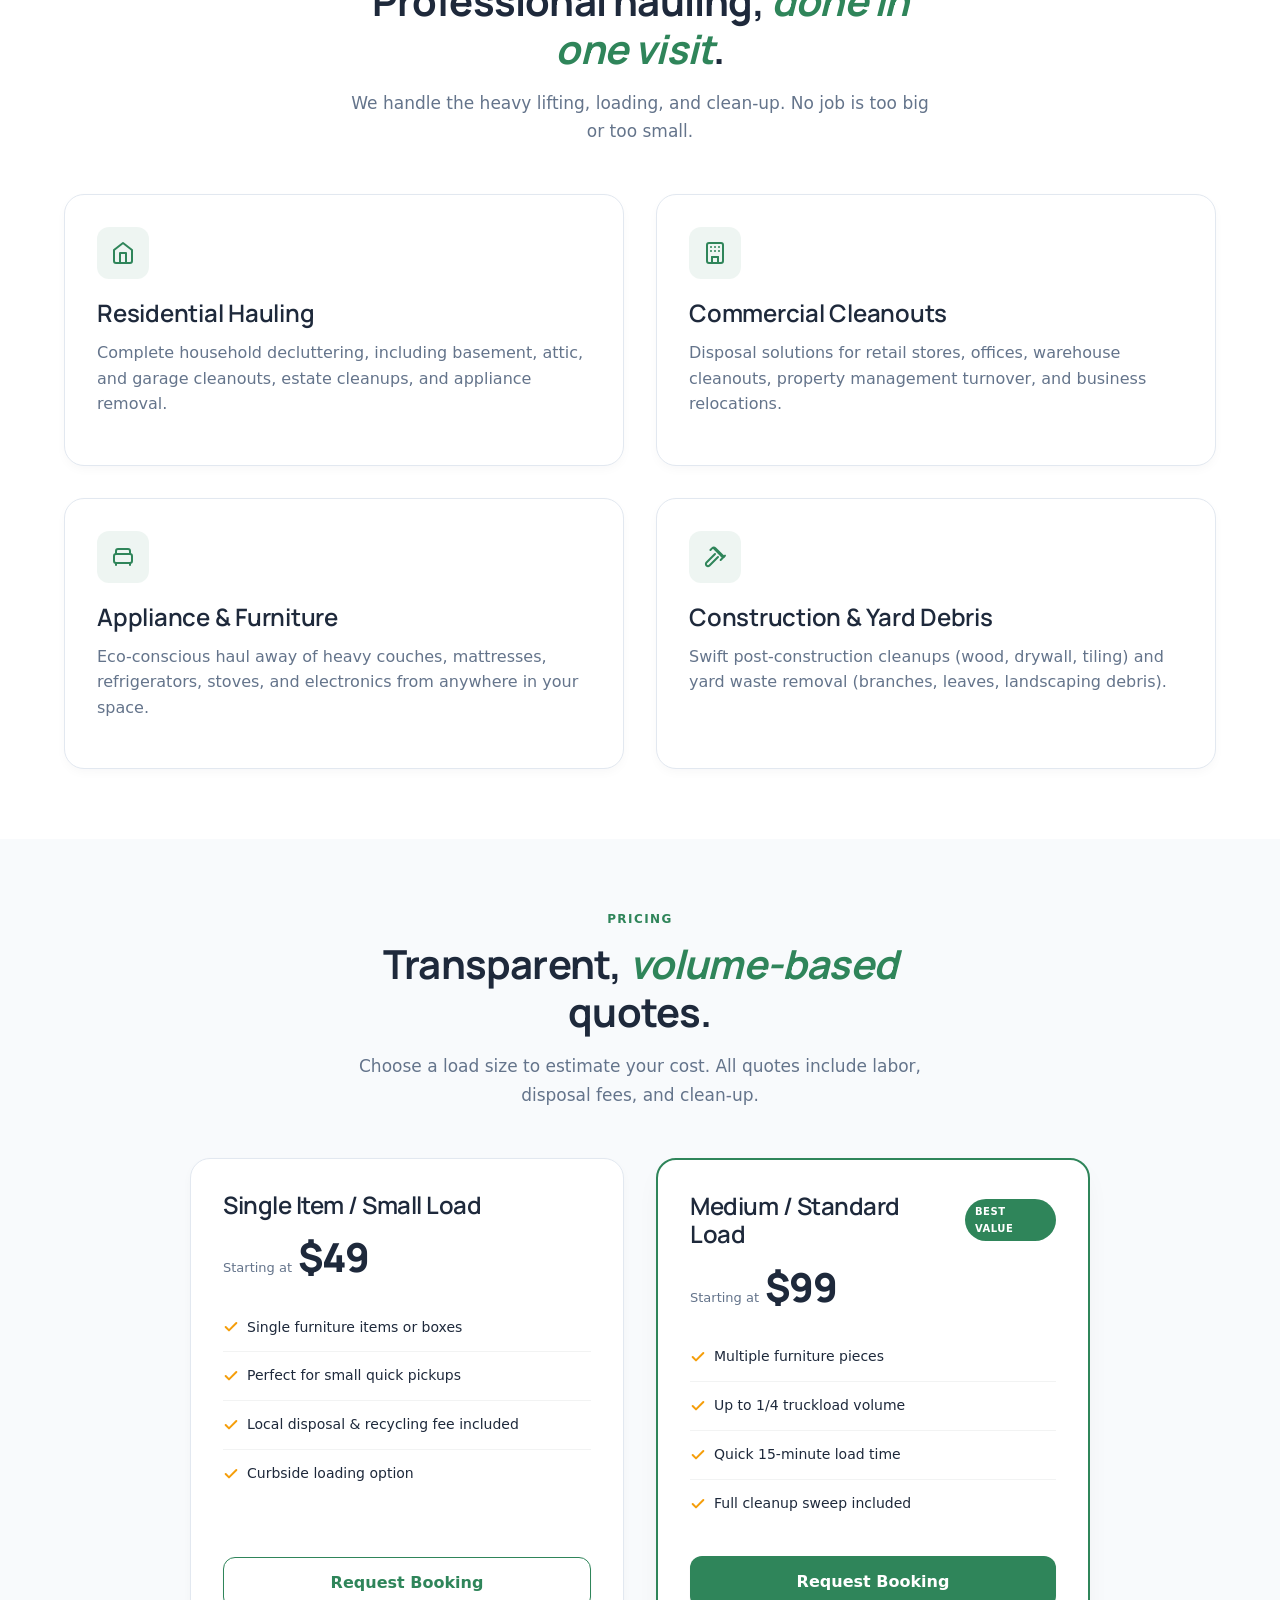
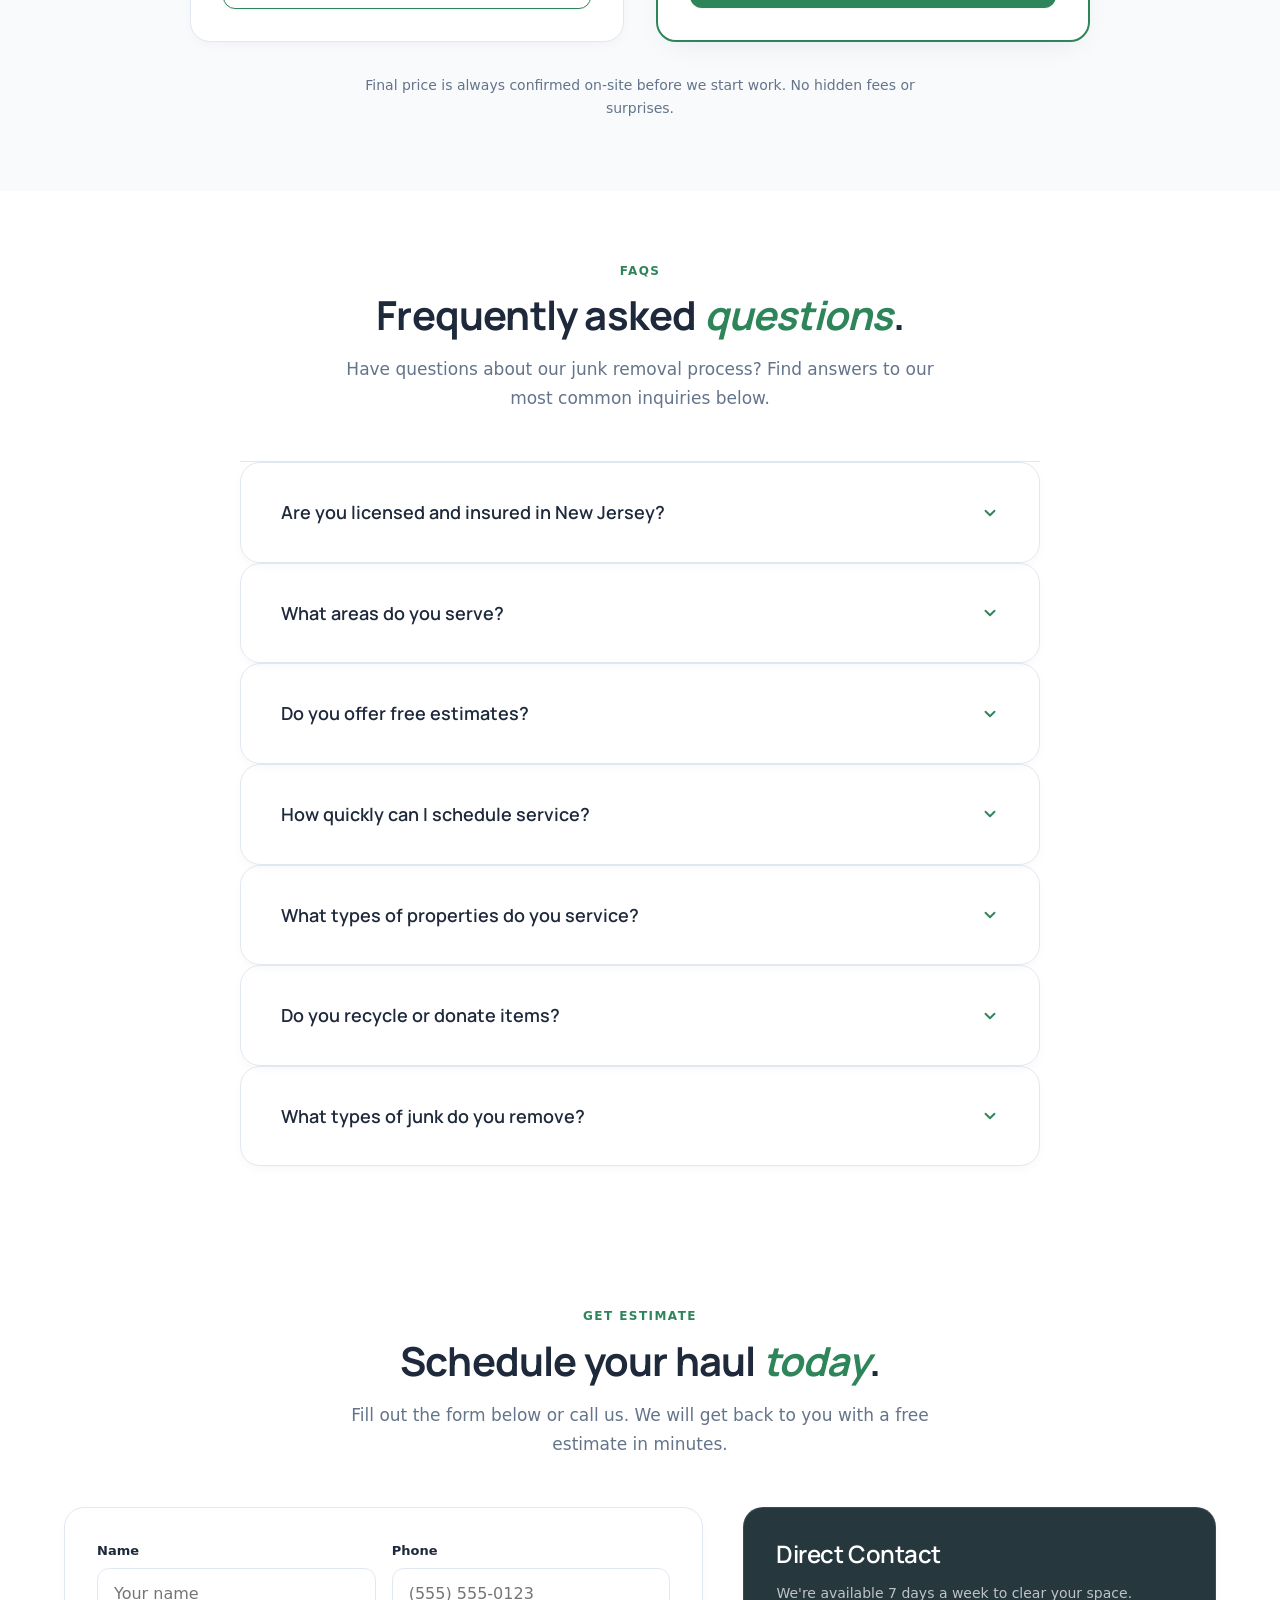
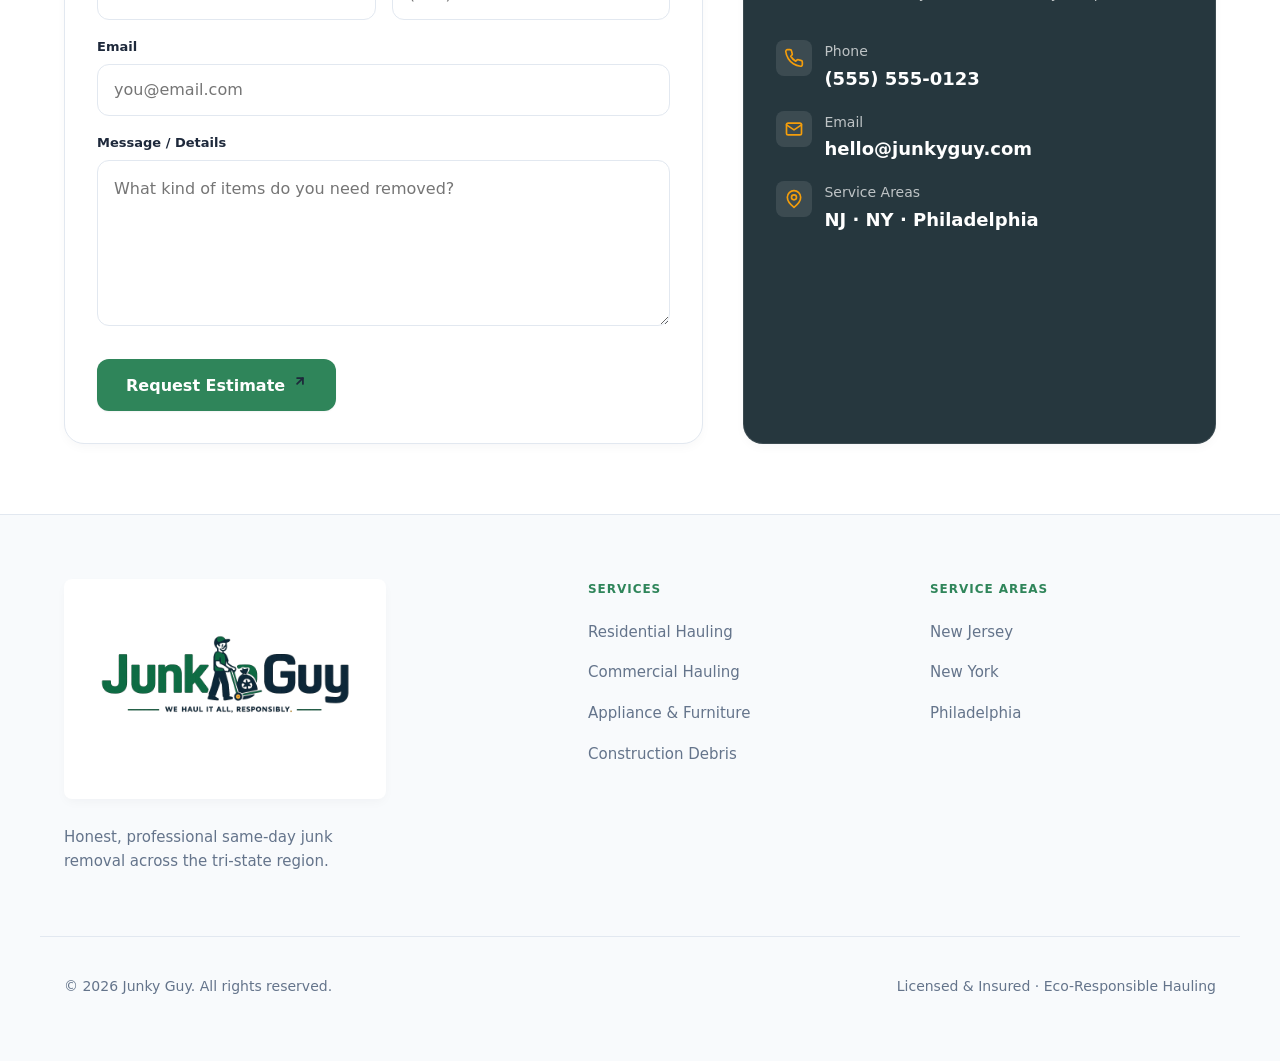
==== commit 811a6755: "Changed style and logo" ====
--- a/index.html
+++ b/index.html
@@ -10,8 +10,9 @@
   <link rel="preconnect" href="https://fonts.googleapis.com" />
   <link rel="preconnect" href="https://fonts.gstatic.com" crossorigin />
   <link rel="stylesheet"
-    href="https://fonts.googleapis.com/css2?family=Libre+Baskerville:ital,wght@0,400;0,700;1,400&family=Open+Sans:wght@300;400;500;600;700;800&display=swap" />
-  <link rel="stylesheet" href="styles.css" />
+    href="https://fonts.googleapis.com/css2?family=Manrope:wght@600;700;800&display=swap" />
+  <link rel="stylesheet" href="https://fonts.cdnfonts.com/css/google-sans" />
+  <link rel="stylesheet" href="styles.css?v=3" />
 </head>
 
 <body>
@@ -27,14 +28,10 @@
         <a href="#areas">Service Areas</a>
         <a href="#services">Services</a>
         <a href="#pricing">Pricing</a>
+        <a href="#faq">FAQ</a>
         <a href="#contact">Contact</a>
       </nav>
-      <a href="#contact" class="btn btn--primary nav__cta">Get Free Estimate <span class="btn__icon-wrapper"><svg
-            width="14" height="14" viewBox="0 0 24 24" fill="none" stroke="currentColor" stroke-width="3"
-            stroke-linecap="round" stroke-linejoin="round">
-            <line x1="7" y1="17" x2="17" y2="7" />
-            <polyline points="7 7 17 7 17 17" />
-          </svg></span></a>
+      <a href="#contact" class="btn btn--primary nav__cta">Get Free Estimate</a>
       <button class="nav__toggle" id="navToggle" aria-label="Open menu" aria-expanded="false">
         <svg width="24" height="24" viewBox="0 0 24 24" fill="none" stroke="currentColor" stroke-width="2"
           stroke-linecap="round">
@@ -48,13 +45,9 @@
         <a href="#areas">Service Areas</a>
         <a href="#services">Services</a>
         <a href="#pricing">Pricing</a>
+        <a href="#faq">FAQ</a>
         <a href="#contact">Contact</a>
-        <a href="#contact" class="btn btn--primary" style="width:100%;margin-top:8px;">Get Free Estimate <span
-            class="btn__icon-wrapper"><svg width="14" height="14" viewBox="0 0 24 24" fill="none" stroke="currentColor"
-              stroke-width="3" stroke-linecap="round" stroke-linejoin="round">
-              <line x1="7" y1="17" x2="17" y2="7" />
-              <polyline points="7 7 17 7 17 17" />
-            </svg></span></a>
+        <a href="#contact" class="btn btn--primary" style="width:100%;margin-top:8px;">Get Free Estimate</a>
       </div>
     </div>
   </header>
@@ -65,23 +58,17 @@
     <section id="home" class="hero">
       <div class="container hero__grid">
         <div class="reveal">
-          <span class="pill">
-            <span class="pill__dot"></span>
-            Tri-State Hauling &amp; Eco-Disposal
+          <span class="hero__badge--trust">
+            <svg width="16" height="16" viewBox="0 0 24 24" fill="none" stroke="currentColor" stroke-width="2.5" stroke-linecap="round" stroke-linejoin="round"><path d="M12 22s8-4 8-10V5l-8-3-8 3v7c0 6 8 10 8 10z"/></svg>
+            Fully Licensed &amp; Insured
           </span>
-          <h1 class="h1">Clear space. Reclaim <i>peace of mind</i>.</h1>
+          <h1 class="h1">Clear space. Reclaim peace of mind.</h1>
           <p class="lead">
             Junky Guy provides fast, professional junk removal for homes and businesses. Enjoy transparent volume-based
             pricing, licensed local crews, and eco-responsible disposal.
           </p>
-          <div class="hero__divider"></div>
           <div class="hero__ctas">
-            <a href="#contact" class="btn btn--primary">Get Free Estimate <span class="btn__icon-wrapper"><svg
-                  width="14" height="14" viewBox="0 0 24 24" fill="none" stroke="currentColor" stroke-width="3"
-                  stroke-linecap="round" stroke-linejoin="round">
-                  <line x1="7" y1="17" x2="17" y2="7" />
-                  <polyline points="7 7 17 7 17 17" />
-                </svg></span></a>
+            <a href="#contact" class="btn btn--primary">Get Free Estimate</a>
             <a href="tel:5555550123" class="btn btn--outline">
               <svg width="18" height="18" viewBox="0 0 24 24" fill="none" stroke="currentColor" stroke-width="2"
                 stroke-linecap="round" stroke-linejoin="round">
@@ -90,6 +77,10 @@
               </svg>
               Call Now
             </a>
+          </div>
+          <div class="hero__rating">
+            <span class="hero__stars">★★★★★</span>
+            <span class="hero__rating-text">Trusted by homeowners across NY, NJ &amp; Philadelphia</span>
           </div>
           <ul class="hero__trust">
             <li>
@@ -162,7 +153,87 @@
           surprises.</p>
       </div>
     </section>
-
+    <!-- ===== FAQ ===== -->
+    <section id="faq" class="section">
+      <div class="container">
+        <div class="section__head reveal">
+          <p class="eyebrow">FAQs</p>
+          <h2 class="h2">Frequently asked <i>questions</i>.</h2>
+          <p class="section__lead">Have questions about our junk removal process? Find answers to our most common inquiries below.</p>
+        </div>
+        <div class="faq-list">
+          <details class="faq-item card card--hover reveal">
+            <summary class="faq-question">
+              <span>Are you licensed and insured in New Jersey?</span>
+              <span class="faq-icon"><svg width="18" height="18" viewBox="0 0 24 24" fill="none" stroke="currentColor" stroke-width="2.5" stroke-linecap="round" stroke-linejoin="round"><polyline points="6 9 12 15 18 9"/></svg></span>
+            </summary>
+            <div class="faq-answer">
+              <p>Yes, Junky Guy is fully licensed and insured across New Jersey, New York, and Pennsylvania. Our professional truck teams are covered by comprehensive liability and workers' compensation insurance to guarantee absolute safety and protection for your property.</p>
+            </div>
+          </details>
+
+          <details class="faq-item card card--hover reveal">
+            <summary class="faq-question">
+              <span>What areas do you serve?</span>
+              <span class="faq-icon"><svg width="18" height="18" viewBox="0 0 24 24" fill="none" stroke="currentColor" stroke-width="2.5" stroke-linecap="round" stroke-linejoin="round"><polyline points="6 9 12 15 18 9"/></svg></span>
+            </summary>
+            <div class="faq-answer">
+              <p>We provide full-service residential and commercial junk hauling across North, Central, and South Jersey, New York City (and its surrounding suburbs), and the Greater Philadelphia metro area.</p>
+            </div>
+          </details>
+
+          <details class="faq-item card card--hover reveal">
+            <summary class="faq-question">
+              <span>Do you offer free estimates?</span>
+              <span class="faq-icon"><svg width="18" height="18" viewBox="0 0 24 24" fill="none" stroke="currentColor" stroke-width="2.5" stroke-linecap="round" stroke-linejoin="round"><polyline points="6 9 12 15 18 9"/></svg></span>
+            </summary>
+            <div class="faq-answer">
+              <p>Absolutely. We provide free, transparent, no-obligation estimates. You can request a quote online, send us a photo of the items, or call us directly. Our team always confirms the final volume-based price on-site before starting any haul.</p>
+            </div>
+          </details>
+
+          <details class="faq-item card card--hover reveal">
+            <summary class="faq-question">
+              <span>How quickly can I schedule service?</span>
+              <span class="faq-icon"><svg width="18" height="18" viewBox="0 0 24 24" fill="none" stroke="currentColor" stroke-width="2.5" stroke-linecap="round" stroke-linejoin="round"><polyline points="6 9 12 15 18 9"/></svg></span>
+            </summary>
+            <div class="faq-answer">
+              <p>We offer fast same-day and next-day scheduling. Depending on the time of day you contact us, our local truck teams can often arrive at your location within just a few hours.</p>
+            </div>
+          </details>
+
+          <details class="faq-item card card--hover reveal">
+            <summary class="faq-question">
+              <span>What types of properties do you service?</span>
+              <span class="faq-icon"><svg width="18" height="18" viewBox="0 0 24 24" fill="none" stroke="currentColor" stroke-width="2.5" stroke-linecap="round" stroke-linejoin="round"><polyline points="6 9 12 15 18 9"/></svg></span>
+            </summary>
+            <div class="faq-answer">
+              <p>We work with single-family houses, apartments, condos, offices, retail spaces, warehouses, construction sites, estate cleanups, and property management turnovers.</p>
+            </div>
+          </details>
+
+          <details class="faq-item card card--hover reveal">
+            <summary class="faq-question">
+              <span>Do you recycle or donate items?</span>
+              <span class="faq-icon"><svg width="18" height="18" viewBox="0 0 24 24" fill="none" stroke="currentColor" stroke-width="2.5" stroke-linecap="round" stroke-linejoin="round"><polyline points="6 9 12 15 18 9"/></svg></span>
+            </summary>
+            <div class="faq-answer">
+              <p>Yes. We sort through every load to separate items that can be recycled or donated to local shelters and charities (like furniture, working appliances, and clothes). We are dedicated to keeping as much waste out of local landfills as possible.</p>
+            </div>
+          </details>
+
+          <details class="faq-item card card--hover reveal">
+            <summary class="faq-question">
+              <span>What types of junk do you remove?</span>
+              <span class="faq-icon"><svg width="18" height="18" viewBox="0 0 24 24" fill="none" stroke="currentColor" stroke-width="2.5" stroke-linecap="round" stroke-linejoin="round"><polyline points="6 9 12 15 18 9"/></svg></span>
+            </summary>
+            <div class="faq-answer">
+              <p>We remove furniture, mattresses, appliances, electronics, yard waste, remodeling debris (wood, drywall, tile), and general trash. Please note: we cannot haul away hazardous materials, chemicals, wet paint, or tires.</p>
+            </div>
+          </details>
+        </div>
+      </div>
+    </section>
     <!-- ===== CONTACT ===== -->
     <section id="contact" class="section">
       <div class="container">
--- a/styles.css
+++ b/styles.css
@@ -4,87 +4,151 @@
    ============================================================ */
 :root {
   --white: #ffffff;
-  --bg: #f2f4f3;
-  --text: #0a0908;
-  
-  --primary: #22333b;
-  --primary-dark: #142026;
-  --brand: #5e503f;
-  
-  --accent: #a9927d;
-  --accent-dark: #8c7b67;
-  
+  --bg: #ffffff;
+  --bg-alt: #f8fafc;
+  --text: #1e293b;
+
+  --primary: #1e293b;
+  --primary-dark: #0f172a;
+  --brand: #2f855a;
+  --brand-dark: #225e3f;
+
+  --accent: #f59e0b;
+  --accent-dark: #d97706;
+
   --surface: #ffffff;
-  --surface-soft: #e2e5e4;
-  --border: #d8dcdb;
-  --muted: #526065;
-
-  --radius: 12px;
+  --surface-soft: #f1f5f9;
+  --border: #e2e8f0;
+  --muted: #64748b;
+
+  --radius: 20px;
+  --radius-btn: 12px;
   --radius-sm: 8px;
   --radius-pill: 999px;
 
-  --shadow-soft: 0 4px 12px -2px rgba(34, 51, 59, 0.05);
-  --shadow-card: 0 12px 32px -8px rgba(34, 51, 59, 0.08);
-  --shadow-cta: 0 8px 24px -6px rgba(169, 146, 125, 0.35);
-
-  --font-body: "Open Sans", ui-sans-serif, system-ui, sans-serif;
-  --font-display: "Libre Baskerville", Georgia, serif;
-
-  --container: 1140px;
+  --shadow-soft: 0 4px 12px -2px rgba(15, 23, 42, 0.04);
+  --shadow-card: 0 10px 30px -10px rgba(15, 23, 42, 0.08);
+  --shadow-header: 0 4px 20px -4px rgba(15, 23, 42, 0.05);
+
+  --font-body: "Google Sans", "Product Sans", "Inter", ui-sans-serif, system-ui, sans-serif;
+  --font-display: "Manrope", ui-sans-serif, system-ui, sans-serif;
+
+  --container: 1200px;
   --pad-x: 24px;
-  --gap: 24px;
-
-  --section-y-desktop: 100px;
-  --section-y-tablet: 80px;
-  --section-y-mobile: 60px;
+  --gap: 32px;
+
+  --section-y: 70px;
 }
 
 /* ============================================================
    Reset & base
    ============================================================ */
-*, *::before, *::after { box-sizing: border-box; }
-html { scroll-behavior: smooth; scroll-padding-top: 88px; -webkit-text-size-adjust: 100%; }
+*,
+*::before,
+*::after {
+  box-sizing: border-box;
+}
+
+html {
+  scroll-behavior: smooth;
+  scroll-padding-top: 88px;
+  -webkit-text-size-adjust: 100%;
+}
+
 body {
   margin: 0;
   font-family: var(--font-body);
-  font-size: 16px;
-  line-height: 1.6;
+  font-size: 18px;
+  line-height: 1.7;
   color: var(--text);
   background: var(--bg);
-  background-image: 
-    radial-gradient(circle at 10% 10%, rgba(43, 85, 67, 0.05) 0%, transparent 40%),
-    radial-gradient(circle at 90% 80%, rgba(217, 119, 6, 0.04) 0%, transparent 45%);
   -webkit-font-smoothing: antialiased;
   text-rendering: optimizeLegibility;
   overflow-x: hidden;
 }
-@media (max-width: 640px) { body { font-size: 15px; } }
-img { display: block; max-width: 100%; height: auto; }
-a { color: inherit; text-decoration: none; transition: color .2s ease, opacity .2s ease; }
-button { font-family: inherit; cursor: pointer; }
-ul { list-style: none; margin: 0; padding: 0; }
-
-h1, h2, h3, h4 {
+
+@media (max-width: 640px) {
+  body {
+    font-size: 16px;
+  }
+}
+
+img {
+  display: block;
+  max-width: 100%;
+  height: auto;
+}
+
+a {
+  color: inherit;
+  text-decoration: none;
+  transition: color .2s ease, opacity .2s ease;
+}
+
+button {
+  font-family: inherit;
+  cursor: pointer;
+}
+
+ul {
+  list-style: none;
+  margin: 0;
+  padding: 0;
+}
+
+h1,
+h2,
+h3,
+h4 {
   font-family: var(--font-display);
   color: var(--primary);
-  letter-spacing: -0.03em;
-  line-height: 1.15;
+  letter-spacing: -0.02em;
+  line-height: 1.2;
   font-weight: 700;
   margin: 0;
 }
 
-.h1 { font-size: 40px; font-weight: 800; letter-spacing: -0.04em; }
-.h2 { font-size: 32px; letter-spacing: -0.03em; }
-.h3 { font-size: 20px; line-height: 1.3; font-weight: 600; }
+.h1 {
+  font-size: 40px;
+  font-weight: 700;
+}
+
+.h2 {
+  font-size: 32px;
+  font-weight: 700;
+}
+
+.h3 {
+  font-size: 20px;
+  font-weight: 600;
+}
+
 @media (min-width: 768px) {
-  .h1 { font-size: 58px; }
-  .h2 { font-size: 42px; }
-  .h3 { font-size: 24px; }
-}
-
-.small { font-size: 14px; }
-.muted { color: var(--muted); }
-.strong { color: var(--primary); font-weight: 600; }
+  .h1 {
+    font-size: 64px;
+  }
+
+  .h2 {
+    font-size: 40px;
+  }
+
+  .h3 {
+    font-size: 24px;
+  }
+}
+
+.small {
+  font-size: 14px;
+}
+
+.muted {
+  color: var(--muted);
+}
+
+.strong {
+  color: var(--primary);
+  font-weight: 600;
+}
 
 /* ============================================================
    Layout primitives
@@ -96,13 +160,18 @@
   padding-inline: var(--pad-x);
 }
 
-.section { padding-block: var(--section-y-mobile); }
-@media (min-width: 768px) { .section { padding-block: var(--section-y-tablet); } }
-@media (min-width: 1024px) { .section { padding-block: var(--section-y-desktop); } }
+.section {
+  padding-block: 48px;
+}
+
+@media (min-width: 768px) {
+  .section {
+    padding-block: var(--section-y);
+  }
+}
+
 .section--muted {
-  background: var(--surface-soft);
-  background-image: radial-gradient(circle at 100% 100%, rgba(43, 85, 67, 0.03), transparent 60%);
-  border-block: 1px solid var(--border);
+  background: var(--bg-alt);
 }
 
 .section__head {
@@ -110,8 +179,17 @@
   margin: 0 auto 48px;
   text-align: center;
 }
-.section__head .h2 { margin-top: 10px; }
-.section__lead { margin-top: 16px; color: var(--muted); font-size: 17px; }
+
+.section__head .h2 {
+  margin-top: 10px;
+}
+
+.section__lead {
+  margin-top: 16px;
+  color: var(--muted);
+  font-size: 17px;
+}
+
 .section__note {
   max-width: 600px;
   margin: 32px auto 0;
@@ -129,15 +207,33 @@
   margin: 0;
 }
 
-.grid { display: grid; gap: var(--gap); }
-.grid--2 { grid-template-columns: 1fr; }
-.grid--3 { grid-template-columns: 1fr; }
+.grid {
+  display: grid;
+  gap: var(--gap);
+}
+
+.grid--2 {
+  grid-template-columns: 1fr;
+}
+
+.grid--3 {
+  grid-template-columns: 1fr;
+}
+
 @media (min-width: 640px) {
-  .grid--2 { grid-template-columns: repeat(2, 1fr); }
-  .grid--3 { grid-template-columns: repeat(2, 1fr); }
-}
+  .grid--2 {
+    grid-template-columns: repeat(2, 1fr);
+  }
+
+  .grid--3 {
+    grid-template-columns: repeat(2, 1fr);
+  }
+}
+
 @media (min-width: 1024px) {
-  .grid--3 { grid-template-columns: repeat(3, 1fr); }
+  .grid--3 {
+    grid-template-columns: repeat(3, 1fr);
+  }
 }
 
 /* ============================================================
@@ -148,78 +244,49 @@
   align-items: center;
   justify-content: center;
   gap: 8px;
-  height: 48px;
-  padding-left: 28px;
-  padding-right: 10px;
-  border-radius: 999px;
+  height: 52px;
+  padding-inline: 28px;
+  border-radius: var(--radius-btn);
+  font-family: var(--font-body);
   font-weight: 600;
-  font-size: 15px;
-  border: none;
-  transition: all .25s cubic-bezier(0.4, 0, 0.2, 1);
+  font-size: 16px;
+  border: 1.5px solid transparent;
+  transition: all 0.25s cubic-bezier(0.4, 0, 0.2, 1);
   white-space: nowrap;
   cursor: pointer;
-  text-align: center;
-  box-shadow: 0 1px 2px rgba(0, 0, 0, 0.05);
-}
-.btn__icon-wrapper {
-  display: grid;
-  place-items: center;
-  width: 32px;
-  height: 32px;
-  border-radius: 50%;
-  background: rgba(255, 255, 255, 0.15);
-  color: #fff;
-  margin-left: 8px;
-  transition: transform 0.3s cubic-bezier(0.16, 1, 0.3, 1), background-color 0.3s ease;
-  flex-shrink: 0;
-}
-.btn--primary:hover .btn__icon-wrapper {
-  transform: rotate(45deg);
+  text-decoration: none;
+  box-shadow: 0 1px 2px rgba(15, 23, 42, 0.05);
+}
+
+.btn--primary {
+  background: var(--brand);
+  color: var(--white);
+}
+
+.btn--primary:hover {
+  background: var(--brand-dark);
+  transform: translateY(-1px);
+  box-shadow: 0 4px 12px rgba(47, 133, 90, 0.15);
+}
+
+.btn--primary:active {
+  transform: translateY(0);
+}
+
+.btn--outline {
   background: var(--white);
-  color: var(--primary);
-}
-.btn--outline {
-  padding-right: 28px;
-}
-.btn--outline .btn__icon-wrapper {
-  background: rgba(34, 51, 59, 0.08);
-  color: var(--primary);
-}
-.btn--outline:hover .btn__icon-wrapper {
-  transform: rotate(45deg);
-  background: var(--primary);
-  color: #fff;
-}
-.btn--primary {
-  background: linear-gradient(180deg, var(--accent) 0%, var(--accent-dark) 100%);
-  color: #fff;
-  border-top: 1px solid rgba(255, 255, 255, 0.15);
-  box-shadow: var(--shadow-cta);
-}
-.btn--primary:hover {
-  background: linear-gradient(180deg, #9b846e 0%, var(--accent-dark) 100%);
+  border-color: var(--brand);
+  color: var(--brand);
+}
+
+.btn--outline:hover {
+  background: #f0fdf4;
   transform: translateY(-1px);
-  box-shadow: 0 8px 20px -4px rgba(169, 146, 125, 0.4);
-}
-.btn--primary:active {
-  transform: translateY(1px);
-  box-shadow: 0 2px 8px -2px rgba(169, 146, 125, 0.25);
-}
-
-.btn--outline {
-  background: rgba(255, 255, 255, 0.55);
-  backdrop-filter: blur(8px);
-  -webkit-backdrop-filter: blur(8px);
-  color: var(--primary);
-  border: 1px solid rgba(34, 51, 59, 0.15);
-}
-.btn--outline:hover {
-  background: rgba(255, 255, 255, 0.85);
-  box-shadow: 0 4px 12px -2px rgba(34, 51, 59, 0.05);
-  border-color: rgba(34, 51, 59, 0.35);
-}
+  box-shadow: 0 4px 12px rgba(47, 133, 90, 0.08);
+}
+
 .btn--outline:active {
-  transform: translateY(1px);
+  transform: translateY(0);
 }
 
 /* ============================================================
@@ -229,16 +296,18 @@
   position: fixed;
   inset: 0 0 auto 0;
   z-index: 50;
-  transition: background-color .3s ease, border-color .3s ease;
-  border-bottom: 1px solid transparent;
-}
+  background: rgba(255, 255, 255, 0.95);
+  backdrop-filter: blur(8px);
+  -webkit-backdrop-filter: blur(8px);
+  border-bottom: 1px solid var(--border);
+  transition: box-shadow 0.3s ease, background-color 0.3s ease;
+}
+
 .nav.is-scrolled {
-  background: rgba(251, 251, 250, 0.72);
-  backdrop-filter: blur(24px) saturate(190%);
-  -webkit-backdrop-filter: blur(24px) saturate(190%);
-  border-bottom-color: rgba(227, 225, 217, 0.45);
-  box-shadow: 0 4px 30px rgba(0, 0, 0, 0.02);
-}
+  background: #ffffff;
+  box-shadow: var(--shadow-header);
+}
+
 .nav__inner {
   display: flex;
   align-items: center;
@@ -246,140 +315,248 @@
   gap: 16px;
   height: 80px;
 }
-.brand { display: inline-flex; align-items: center; flex-shrink: 0; }
+
+.brand {
+  display: inline-flex;
+  align-items: center;
+  flex-shrink: 0;
+}
+
 .brand__logo {
-  height: 76px;
+  height: 101px;
   width: auto;
   object-fit: contain;
   mix-blend-mode: multiply;
 }
+
 .brand__logo--footer {
-  height: 100px;
+  height: 220px;
   background: #fff;
   border-radius: var(--radius-sm);
   padding: 8px;
   mix-blend-mode: normal;
   box-shadow: var(--shadow-soft);
 }
-.nav__links { display: none; align-items: center; gap: 28px; }
-.nav__links a { font-size: 16px; font-weight: 600; color: var(--muted); }
-.nav__links a:hover { color: var(--primary); }
-.nav__cta { display: none; height: 40px; padding-inline: 16px; font-size: 14px; }
+
+.nav__links {
+  display: none;
+  align-items: center;
+  gap: 32px;
+}
+
+.nav__links a {
+  font-size: 16px;
+  font-weight: 500;
+  color: var(--muted);
+  transition: color 0.2s ease;
+}
+
+.nav__links a:hover {
+  color: var(--brand);
+}
+
+.nav__cta {
+  display: none;
+  height: 48px;
+  padding-inline: 20px;
+  font-size: 16px;
+}
+
 .nav__toggle {
-  display: grid; place-items: center;
-  width: 40px; height: 40px;
+  display: grid;
+  place-items: center;
+  width: 44px;
+  height: 44px;
   border-radius: 8px;
   background: transparent;
   border: 1px solid var(--border);
   color: var(--primary);
 }
+
 @media (min-width: 1024px) {
-  .nav__links { display: flex; }
-  .nav__cta { display: inline-flex; }
-  .nav__toggle { display: none; }
-}
-.nav__mobile { border-top: 1px solid var(--border); background: var(--bg); }
-.nav__mobile .container { display: flex; flex-direction: column; gap: 4px; padding-block: 12px; }
+  .nav__links {
+    display: flex;
+  }
+
+  .nav__cta {
+    display: inline-flex;
+  }
+
+  .nav__toggle {
+    display: none;
+  }
+}
+
+.nav__mobile {
+  border-top: 1px solid var(--border);
+  background: var(--white);
+  box-shadow: var(--shadow-header);
+}
+
+.nav__mobile .container {
+  display: flex;
+  flex-direction: column;
+  gap: 4px;
+  padding-block: 16px;
+}
+
 .nav__mobile a {
-  padding: 10px 12px;
-  border-radius: 8px;
-  color: var(--primary);
-  font-weight: 600;
-  font-size: 18px;
-}
-.nav__mobile a:hover { background: var(--surface-soft); }
+  display: block;
+  padding: 14px 16px;
+  border-radius: var(--radius-sm);
+  color: var(--text);
+  font-weight: 500;
+  font-size: 16px;
+  transition: all 0.2s ease;
+}
+
+.nav__mobile a:hover {
+  background: var(--surface-soft);
+  color: var(--brand);
+}
 
 /* ============================================================
    Hero
    ============================================================ */
 .hero {
   position: relative;
-  padding-top: 100px;
+  padding-top: 110px;
   padding-bottom: 56px;
-  background: radial-gradient(40% 40% at 90% 10%, rgba(43, 85, 67, 0.04), transparent 80%);
-}
-@media (min-width: 1024px) { .hero { padding-top: 120px; padding-bottom: 88px; } }
+  background: radial-gradient(40% 40% at 90% 10%, rgba(47, 133, 90, 0.03), transparent 80%);
+}
+
+@media (min-width: 1024px) {
+  .hero {
+    padding-top: 130px;
+    padding-bottom: 80px;
+  }
+}
+
 .hero__grid {
   display: grid;
-  gap: 40px;
+  gap: 48px;
   align-items: center;
 }
+
 @media (min-width: 1024px) {
-  .hero__grid { grid-template-columns: 1.1fr 0.9fr; gap: 56px; }
-}
-.pill {
+  .hero__grid {
+    grid-template-columns: 1.15fr 0.85fr;
+    gap: 64px;
+  }
+}
+
+.hero__badge--trust {
   display: inline-flex;
   align-items: center;
-  gap: 6px;
-  padding: 6px 12px;
+  gap: 8px;
+  padding: 8px 16px;
   border-radius: var(--radius-pill);
-  background: var(--surface);
-  color: var(--brand);
-  font-size: 12px;
-  font-weight: 700;
-  letter-spacing: 0.05em;
-  text-transform: uppercase;
-}
-.pill__dot { width: 6px; height: 6px; border-radius: 999px; background: var(--accent); }
+  background: var(--surface-soft);
+  color: var(--brand);
+  font-size: 14px;
+  font-weight: 600;
+}
+
+.hero__badge--trust svg {
+  color: var(--brand);
+  flex-shrink: 0;
+}
+
 .hero .h1 {
-  margin-top: 16px;
+  margin-top: 20px;
   max-width: 680px;
-  font-size: 32px;
+  font-size: 40px;
   line-height: 1.15;
   font-weight: 700;
-  letter-spacing: -0.03em;
-}
-@media (min-width: 768px) {
+  letter-spacing: -0.02em;
+  color: var(--text);
+}
+
+@media (min-width: 1024px) {
   .hero .h1 {
-    font-size: 45px;
-  }
-}
+    font-size: 64px;
+  }
+}
+
 .lead {
-  margin-top: 20px;
+  margin-top: 24px;
   color: var(--muted);
   font-size: 18px;
-  line-height: 1.6;
+  line-height: 1.7;
   max-width: 560px;
 }
-@media (min-width: 768px) {
-  .lead {
-    font-size: 20px;
-  }
-}
-.hero__ctas { margin-top: 32px; display: flex; flex-wrap: wrap; gap: 16px; }
-
-.hero__divider {
-  width: 60px;
-  height: 2px;
-  background: var(--brand);
-  margin-top: 24px;
-  opacity: 0.35;
-}
+
+.hero__ctas {
+  margin-top: 36px;
+  display: flex;
+  flex-direction: column;
+  gap: 16px;
+}
+
+.hero__ctas .btn {
+  width: 100%;
+  justify-content: center;
+}
+
+@media (min-width: 640px) {
+  .hero__ctas {
+    flex-direction: row;
+    align-items: center;
+  }
+
+  .hero__ctas .btn {
+    width: auto;
+  }
+}
+
+.hero__rating {
+  margin-top: 28px;
+  display: flex;
+  align-items: center;
+  gap: 10px;
+}
+
+.hero__stars {
+  color: var(--accent);
+  font-size: 16px;
+  letter-spacing: 1px;
+}
+
+.hero__rating-text {
+  font-size: 15px;
+  font-weight: 500;
+  color: var(--muted);
+}
+
 .hero__trust {
   margin-top: 36px;
   display: flex;
   flex-wrap: wrap;
-  gap: 20px;
+  gap: 24px;
   padding: 0;
-}
+  list-style: none;
+  border-top: 1px solid var(--border);
+  padding-top: 24px;
+}
+
 .hero__trust li {
   display: flex;
   align-items: center;
   gap: 8px;
-  font-size: 11px;
-  font-weight: 700;
-  text-transform: uppercase;
-  letter-spacing: 0.08em;
-  color: var(--brand);
-}
+  font-size: 14px;
+  font-weight: 500;
+  color: var(--text);
+}
+
 .hero__trust svg {
-  color: var(--accent);
+  color: var(--brand);
   flex-shrink: 0;
 }
 
 .hero__imgwrap {
   position: relative;
 }
+
 .hero__imgwrap img {
   width: 100%;
   aspect-ratio: 4 / 3;
@@ -389,64 +566,96 @@
   border: 1px solid var(--border);
   transition: transform 0.4s cubic-bezier(0.16, 1, 0.3, 1);
 }
+
 .hero__imgwrap:hover img {
   transform: translateY(-2px) scale(1.005);
 }
+
 @media (min-width: 1024px) {
-  .hero__imgwrap img { aspect-ratio: 1 / 1; }
+  .hero__imgwrap img {
+    aspect-ratio: 1 / 1;
+  }
 }
 
 /* ============================================================
    Cards
    ============================================================ */
 .card {
-  background: rgba(255, 255, 255, 0.65);
-  backdrop-filter: blur(16px);
-  -webkit-backdrop-filter: blur(16px);
-  border: 1px solid rgba(227, 225, 217, 0.65);
+  background: var(--white);
+  border: 1px solid var(--border);
   border-radius: var(--radius);
-  padding: 28px;
+  padding: 32px;
   box-shadow: var(--shadow-soft);
-  transition: transform 0.4s cubic-bezier(0.34, 1.56, 0.64, 1), box-shadow 0.4s cubic-bezier(0.34, 1.56, 0.64, 1), background-color 0.25s ease;
+  transition: transform 0.25s ease, box-shadow 0.25s ease, border-color 0.25s ease;
   display: flex;
   flex-direction: column;
   height: 100%;
 }
+
 .card--hover:hover {
-  background: rgba(255, 255, 255, 0.88);
-  transform: translateY(-8px) scale(1.02);
-  box-shadow: 
-    0 30px 60px -10px rgba(34, 51, 59, 0.12),
-    0 12px 24px -12px rgba(34, 51, 59, 0.06);
-}
+  transform: translateY(-6px) scale(1.02);
+  box-shadow: var(--shadow-card);
+  border-color: var(--brand);
+}
+
 .card__icon {
-  display: grid; place-items: center;
-  width: 44px; height: 44px;
-  border-radius: var(--radius-sm);
-  background: rgba(255, 255, 255, 0.5);
-  backdrop-filter: blur(4px);
+  display: grid;
+  place-items: center;
+  width: 52px;
+  height: 52px;
+  border-radius: 12px;
+  background: rgba(47, 133, 90, 0.08);
   color: var(--brand);
   flex-shrink: 0;
-  border: 1px solid var(--border);
-}
-.card__title { margin-top: 18px; letter-spacing: -0.02em; }
-.card__desc { margin-top: 8px; color: var(--muted); font-size: 14px; line-height: 1.5; }
+}
+
+.card__title {
+  margin-top: 20px;
+  font-family: var(--font-display);
+  font-size: 24px;
+  font-weight: 600;
+  color: var(--text);
+  letter-spacing: -0.01em;
+}
+
+.card__desc {
+  margin-top: 12px;
+  color: var(--muted);
+  font-size: 16px;
+  line-height: 1.6;
+}
 
 /* Pricing */
 #pricingGrid {
   max-width: 900px;
   margin-inline: auto;
 }
-.plan { position: relative; }
+
+.plan {
+  position: relative;
+  transition: transform 0.25s ease, box-shadow 0.25s ease, border-color 0.25s ease;
+}
+
+.plan:hover {
+  transform: translateY(-6px) scale(1.02);
+  box-shadow: var(--shadow-card);
+  border-color: var(--brand);
+}
+
 .plan--featured {
   border-color: var(--brand);
   border-width: 2px;
-  background: rgba(255, 255, 255, 0.85);
+  background: var(--white);
   box-shadow: var(--shadow-card);
 }
+
 .plan__head {
-  display: flex; align-items: center; justify-content: space-between; gap: 12px;
-}
+  display: flex;
+  align-items: center;
+  justify-content: space-between;
+  gap: 12px;
+}
+
 .plan__badge {
   padding: 4px 10px;
   border-radius: var(--radius-pill);
@@ -457,9 +666,29 @@
   text-transform: uppercase;
   letter-spacing: 0.05em;
 }
-.plan__price { margin-top: 18px; display: flex; align-items: baseline; gap: 6px; }
-.plan__price-tag { font-size: 13px; color: var(--muted); font-weight: 500; }
-.plan__price-amount { font-family: var(--font-display); font-weight: 800; font-size: 40px; color: var(--primary); line-height: 1; letter-spacing: -0.04em; }
+
+.plan__price {
+  margin-top: 18px;
+  display: flex;
+  align-items: baseline;
+  gap: 6px;
+}
+
+.plan__price-tag {
+  font-size: 13px;
+  color: var(--muted);
+  font-weight: 500;
+}
+
+.plan__price-amount {
+  font-family: var(--font-display);
+  font-weight: 800;
+  font-size: 40px;
+  color: var(--primary);
+  line-height: 1;
+  letter-spacing: -0.04em;
+}
+
 .plan__features {
   margin-top: 24px;
   display: flex;
@@ -467,6 +696,7 @@
   gap: 0;
   flex: 1;
 }
+
 .plan__features li {
   display: flex;
   align-items: center;
@@ -477,49 +707,114 @@
   font-weight: 500;
   color: var(--text);
 }
+
 .plan__features li:last-child {
   border-bottom: none;
 }
+
 .plan__features svg {
   color: var(--accent);
   flex-shrink: 0;
 }
-.plan .btn { margin-top: 28px; width: 100%; }
+
+.plan .btn {
+  margin-top: 28px;
+  width: 100%;
+}
 
 /* Areas */
 .area-card {
   border-radius: var(--radius);
-  border: 1px solid rgba(227, 225, 217, 0.5);
-  background: rgba(255, 255, 255, 0.65);
-  backdrop-filter: blur(16px);
-  -webkit-backdrop-filter: blur(16px);
+  border: 1px solid var(--border);
+  background: var(--white);
   overflow: hidden;
   box-shadow: var(--shadow-soft);
-  transition: transform 0.4s cubic-bezier(0.34, 1.56, 0.64, 1), box-shadow 0.4s cubic-bezier(0.34, 1.56, 0.64, 1), background-color 0.25s ease;
+  transition: transform 0.25s ease, box-shadow 0.25s ease, border-color 0.25s ease;
   height: 100%;
-  display: flex; flex-direction: column;
-}
+  display: flex;
+  flex-direction: column;
+}
+
 .area-card:hover {
-  background: rgba(255, 255, 255, 0.88);
-  transform: translateY(-8px) scale(1.02);
-  box-shadow: 
-    0 30px 60px -10px rgba(34, 51, 59, 0.12),
-    0 12px 24px -12px rgba(34, 51, 59, 0.06);
-}
-.area-card__img { aspect-ratio: 16/10; overflow: hidden; border-bottom: 1px solid var(--border); }
-.area-card__img img { width: 100%; height: 100%; object-fit: cover; }
-.area-card__body { padding: 24px; }
-.area-card__head { display: flex; align-items: center; gap: 8px; color: var(--primary); }
-.area-card__head svg { color: var(--accent); }
-.area-card__body p { margin: 8px 0 0; color: var(--muted); font-size: 14px; line-height: 1.5; }
+  transform: translateY(-6px) scale(1.02);
+  box-shadow: var(--shadow-card);
+  border-color: var(--brand);
+}
+
+.area-card__img {
+  aspect-ratio: 16/10;
+  overflow: hidden;
+  border-bottom: 1px solid var(--border);
+}
+
+.area-card__img img {
+  width: 100%;
+  height: 100%;
+  object-fit: cover;
+}
+
+.area-card__body {
+  padding: 24px;
+}
+
+.area-card__head {
+  display: flex;
+  align-items: center;
+  gap: 8px;
+  color: var(--primary);
+}
+
+.area-card__head svg {
+  color: var(--accent);
+}
+
+.area-card__body p {
+  margin: 8px 0 0;
+  color: var(--muted);
+  font-size: 14px;
+  line-height: 1.5;
+}
 
 /* Testimonials */
-.quote { display: flex; flex-direction: column; height: 100%; }
-.quote__stars { display: flex; gap: 2px; color: var(--accent); }
-.quote__text { margin: 16px 0 0; flex: 1; font-size: 15px; color: var(--text); font-style: italic; line-height: 1.5; }
-.quote__footer { margin-top: 20px; padding-top: 16px; border-top: 1px solid var(--border); }
-.quote__name { margin: 0; font-weight: 700; color: var(--primary); font-size: 14px; }
-.quote__loc { margin: 2px 0 0; font-size: 12px; color: var(--muted); }
+.quote {
+  display: flex;
+  flex-direction: column;
+  height: 100%;
+}
+
+.quote__stars {
+  display: flex;
+  gap: 2px;
+  color: var(--accent);
+}
+
+.quote__text {
+  margin: 16px 0 0;
+  flex: 1;
+  font-size: 15px;
+  color: var(--text);
+  font-style: italic;
+  line-height: 1.5;
+}
+
+.quote__footer {
+  margin-top: 20px;
+  padding-top: 16px;
+  border-top: 1px solid var(--border);
+}
+
+.quote__name {
+  margin: 0;
+  font-weight: 700;
+  color: var(--primary);
+  font-size: 14px;
+}
+
+.quote__loc {
+  margin: 2px 0 0;
+  font-size: 12px;
+  color: var(--muted);
+}
 
 /* ============================================================
    Contact
@@ -529,48 +824,83 @@
   gap: var(--gap);
   grid-template-columns: 1fr;
 }
+
 @media (min-width: 1024px) {
-  .contact-grid { grid-template-columns: 1.15fr 0.85fr; gap: 40px; }
-}
-.contact-form label { display: block; margin-top: 16px; }
-.contact-form label:first-child { margin-top: 0; }
-.form-row { display: grid; grid-template-columns: 1fr; gap: 16px; }
-@media (min-width: 640px) { .form-row { grid-template-columns: 1fr 1fr; } }
-.form-row label { margin-top: 0 !important; }
+  .contact-grid {
+    grid-template-columns: 1.15fr 0.85fr;
+    gap: 40px;
+  }
+}
+
+.contact-form label {
+  display: block;
+  margin-top: 16px;
+}
+
+.contact-form label:first-child {
+  margin-top: 0;
+}
+
+.form-row {
+  display: grid;
+  grid-template-columns: 1fr;
+  gap: 16px;
+}
+
+@media (min-width: 640px) {
+  .form-row {
+    grid-template-columns: 1fr 1fr;
+  }
+}
+
+.form-row label {
+  margin-top: 0 !important;
+}
+
 .contact-form span {
-  display: block; margin-bottom: 6px;
-  font-size: 13px; font-weight: 600; color: var(--primary);
-}
+  display: block;
+  margin-bottom: 6px;
+  font-size: 13px;
+  font-weight: 600;
+  color: var(--primary);
+}
+
 .contact-form input,
 .contact-form textarea {
   width: 100%;
-  padding: 12px 14px;
-  font: inherit; font-size: 14px;
+  padding: 14px 16px;
+  font: inherit;
+  font-size: 16px;
   color: var(--text);
-  background: rgba(255, 255, 255, 0.4);
-  backdrop-filter: blur(8px);
-  -webkit-backdrop-filter: blur(8px);
-  border: 1px solid rgba(227, 225, 217, 0.6);
-  border-radius: var(--radius-sm);
+  background: var(--white);
+  border: 1px solid var(--border);
+  border-radius: var(--radius-btn);
   outline: none;
   transition: all .2s ease;
 }
-.contact-form input { height: 44px; padding-block: 0; }
+
+.contact-form input {
+  height: 52px;
+}
+
 .contact-form input:focus,
 .contact-form textarea:focus {
   border-color: var(--brand);
-  box-shadow: 0 0 0 3px rgba(94, 80, 63, 0.12);
-}
+  box-shadow: 0 0 0 4px rgba(47, 133, 90, 0.12);
+}
+
 .contact-form .btn {
   margin-top: 24px;
   width: 100%;
 }
+
 @media (min-width: 640px) {
   .contact-form .btn {
     width: fit-content;
     align-self: flex-start;
   }
 }
+
 .form-status {
   margin-top: 14px;
   padding: 10px 14px;
@@ -581,6 +911,7 @@
   font-size: 13px;
   font-weight: 600;
 }
+
 .contact-info {
   gap: 20px;
   background: rgba(34, 51, 59, 0.98);
@@ -589,51 +920,130 @@
   border: 1px solid rgba(255, 255, 255, 0.1);
   color: #fff;
 }
-.contact-info .h3 { margin-bottom: 2px; color: #fff; }
-.contact-info .muted { color: rgba(255, 255, 255, 0.7); }
-.info-list { display: flex; flex-direction: column; gap: 16px; }
-.info-list li { display: flex; gap: 12px; align-items: flex-start; }
+
+.contact-info .h3 {
+  margin-bottom: 2px;
+  color: #fff;
+}
+
+.contact-info .muted {
+  color: rgba(255, 255, 255, 0.7);
+}
+
+.info-list {
+  display: flex;
+  flex-direction: column;
+  gap: 16px;
+}
+
+.info-list li {
+  display: flex;
+  gap: 12px;
+  align-items: flex-start;
+}
+
 .info-list__icon {
-  display: grid; place-items: center;
-  width: 36px; height: 36px;
+  display: grid;
+  place-items: center;
+  width: 36px;
+  height: 36px;
   border-radius: var(--radius-sm);
   background: rgba(255, 255, 255, 0.1);
   color: var(--accent);
   flex-shrink: 0;
 }
-.info-list a { color: #fff; font-weight: 700; }
-.info-list a:hover { opacity: 0.85; }
-.info-list p { margin: 0; }
-.info-list .strong { color: #fff; }
+
+.info-list a {
+  color: #fff;
+  font-weight: 700;
+}
+
+.info-list a:hover {
+  opacity: 0.85;
+}
+
+.info-list p {
+  margin: 0;
+}
+
+.info-list .strong {
+  color: #fff;
+}
 
 /* ============================================================
    Footer
    ============================================================ */
-.footer { border-top: 1px solid var(--border); padding-block: 48px; background: var(--bg); }
+.footer {
+  border-top: 1px solid var(--border);
+  padding-block: 64px 48px;
+  background: var(--bg-alt);
+}
+
 .footer__grid {
-  display: grid; gap: 32px;
+  display: grid;
+  gap: 40px;
   grid-template-columns: 1fr;
 }
-@media (min-width: 768px) { .footer__grid { grid-template-columns: 1.2fr 0.9fr 0.9fr; } }
-.footer__desc { margin-top: 12px; max-width: 280px; font-size: 13px; line-height: 1.5; }
+
+@media (min-width: 768px) {
+  .footer__grid {
+    grid-template-columns: 1.35fr 0.825fr 0.825fr;
+    gap: 56px;
+  }
+}
+
+.footer__desc {
+  margin-top: 16px;
+  max-width: 280px;
+  font-size: 15px;
+  line-height: 1.6;
+  color: var(--muted);
+}
+
 .footer__heading {
-  margin: 0 0 12px;
-  font-size: 11px; font-weight: 700;
-  color: var(--brand);
-  letter-spacing: 0.1em; text-transform: uppercase;
-}
-.footer ul { display: flex; flex-direction: column; gap: 6px; }
-.footer ul a { color: var(--muted); font-size: 13px; font-weight: 500; }
-.footer ul a:hover { color: var(--primary); }
+  margin: 0 0 16px;
+  font-size: 12px;
+  font-weight: 700;
+  color: var(--brand);
+  letter-spacing: 0.08em;
+  text-transform: uppercase;
+}
+
+.footer ul {
+  display: flex;
+  flex-direction: column;
+  gap: 10px;
+}
+
+.footer ul a {
+  color: var(--muted);
+  font-size: 15px;
+  font-weight: 500;
+  transition: color 0.2s ease;
+}
+
+.footer ul a:hover {
+  color: var(--brand);
+}
+
 .footer__bottom {
-  display: flex; flex-direction: column; gap: 8px;
+  display: flex;
+  flex-direction: column;
+  gap: 12px;
   align-items: flex-start;
-  margin-top: 36px; padding-top: 20px;
+  margin-top: 48px;
+  padding-top: 24px;
   border-top: 1px solid var(--border);
-  color: var(--muted); font-size: 13px;
-}
+  color: var(--muted);
+  font-size: 14px;
+}
+
 @media (min-width: 640px) {
-  .footer__bottom { flex-direction: row; justify-content: space-between; align-items: center; }
+  .footer__bottom {
+    flex-direction: row;
+    justify-content: space-between;
+    align-items: center;
+  }
 }
 
 /* ============================================================
@@ -644,74 +1054,99 @@
   transform: translateY(12px);
   transition: opacity .5s ease-out, transform .5s ease-out;
 }
-.reveal.is-visible { opacity: 1; transform: translateY(0); }
-.reveal--delay { transition-delay: .1s; }
+
+.reveal.is-visible {
+  opacity: 1;
+  transform: translateY(0);
+}
+
+.reveal--delay {
+  transition-delay: .1s;
+}
 
 @media (prefers-reduced-motion: reduce) {
-  html { scroll-behavior: auto; }
-  .reveal { opacity: 1; transform: none; transition: none; }
-  * { animation: none !important; transition: none !important; }
+  html {
+    scroll-behavior: auto;
+  }
+
+  .reveal {
+    opacity: 1;
+    transform: none;
+    transition: none;
+  }
+
+  * {
+    animation: none !important;
+    transition: none !important;
+  }
 }
 
 /* ============================================================
-   JPMC & Behance Modern Accent Features
+   Typography Accent Emphases
    ============================================================ */
-h1 i, h2 i, h3 i {
-  font-family: "Libre Baskerville", Georgia, serif;
+h1 i,
+h2 i,
+h3 i {
+  font-family: inherit;
   font-style: italic;
-  font-weight: 400;
-  color: var(--brand); /* Elegant deep bronze */
-}
-
-.card, .area-card {
-  position: relative;
-  overflow: hidden;
-}
-
-.card__number {
-  position: absolute;
-  bottom: 8px;
-  right: 24px;
+  font-weight: inherit;
+  color: var(--brand);
+}
+
+.faq-list {
+  max-width: 800px;
+  margin-inline: auto;
+  border-top: 1px solid var(--border);
+}
+
+.faq-item {
+  border-bottom: 1px solid var(--border);
+  background: transparent;
+  transition: background-color 0.2s ease;
+}
+
+.faq-item[open] {
+  background: var(--bg-alt);
+}
+
+.faq-question {
+  display: flex;
+  justify-content: space-between;
+  align-items: center;
+  padding: 2px 8px;
   font-family: var(--font-display);
-  font-size: 80px;
-  font-weight: 700;
-  color: var(--accent);
-  opacity: 0.05;
-  line-height: 1;
-  pointer-events: none;
+  font-size: 18px;
+  font-weight: 600;
+  color: var(--text);
+  cursor: pointer;
+  list-style: none;
   user-select: none;
-  transition: transform 0.4s cubic-bezier(0.34, 1.56, 0.64, 1), opacity 0.3s ease;
-  z-index: 1;
-}
-.card--hover:hover .card__number, .area-card:hover .card__number {
-  transform: translateY(-4px);
-  opacity: 0.09;
-}
-
-.card__arrow {
-  position: absolute;
-  top: 24px;
-  right: 24px;
+}
+
+.faq-question::-webkit-details-marker {
+  display: none;
+}
+
+.faq-icon {
   display: grid;
   place-items: center;
-  width: 32px;
-  height: 32px;
-  border-radius: 999px;
-  background: rgba(255, 255, 255, 0.8);
-  backdrop-filter: blur(4px);
-  -webkit-backdrop-filter: blur(4px);
-  border: 1px solid rgba(227, 225, 217, 0.4);
-  color: var(--primary);
-  opacity: 0;
-  transform: translate(-4px, 4px) scale(0.9);
-  transition: all 0.35s cubic-bezier(0.16, 1, 0.3, 1);
-  pointer-events: none;
-  z-index: 5;
-}
-.card--hover:hover .card__arrow, .area-card:hover .card__arrow {
-  opacity: 1;
-  transform: translate(0, 0) scale(1);
-  background: var(--white);
-  box-shadow: var(--shadow-soft);
-  color: var(--brand);
-}
+  color: var(--brand);
+  transition: transform 0.3s cubic-bezier(0.16, 1, 0.3, 1);
+  flex-shrink: 0;
+  margin-left: 12px;
+}
+
+.faq-item[open] .faq-icon {
+  transform: rotate(180deg);
+}
+
+.faq-answer {
+  padding: 0 8px 24px 8px;
+  font-size: 16px;
+  line-height: 1.6;
+  color: var(--muted);
+}
+
+.faq-answer p {
+  margin: 0;
+}
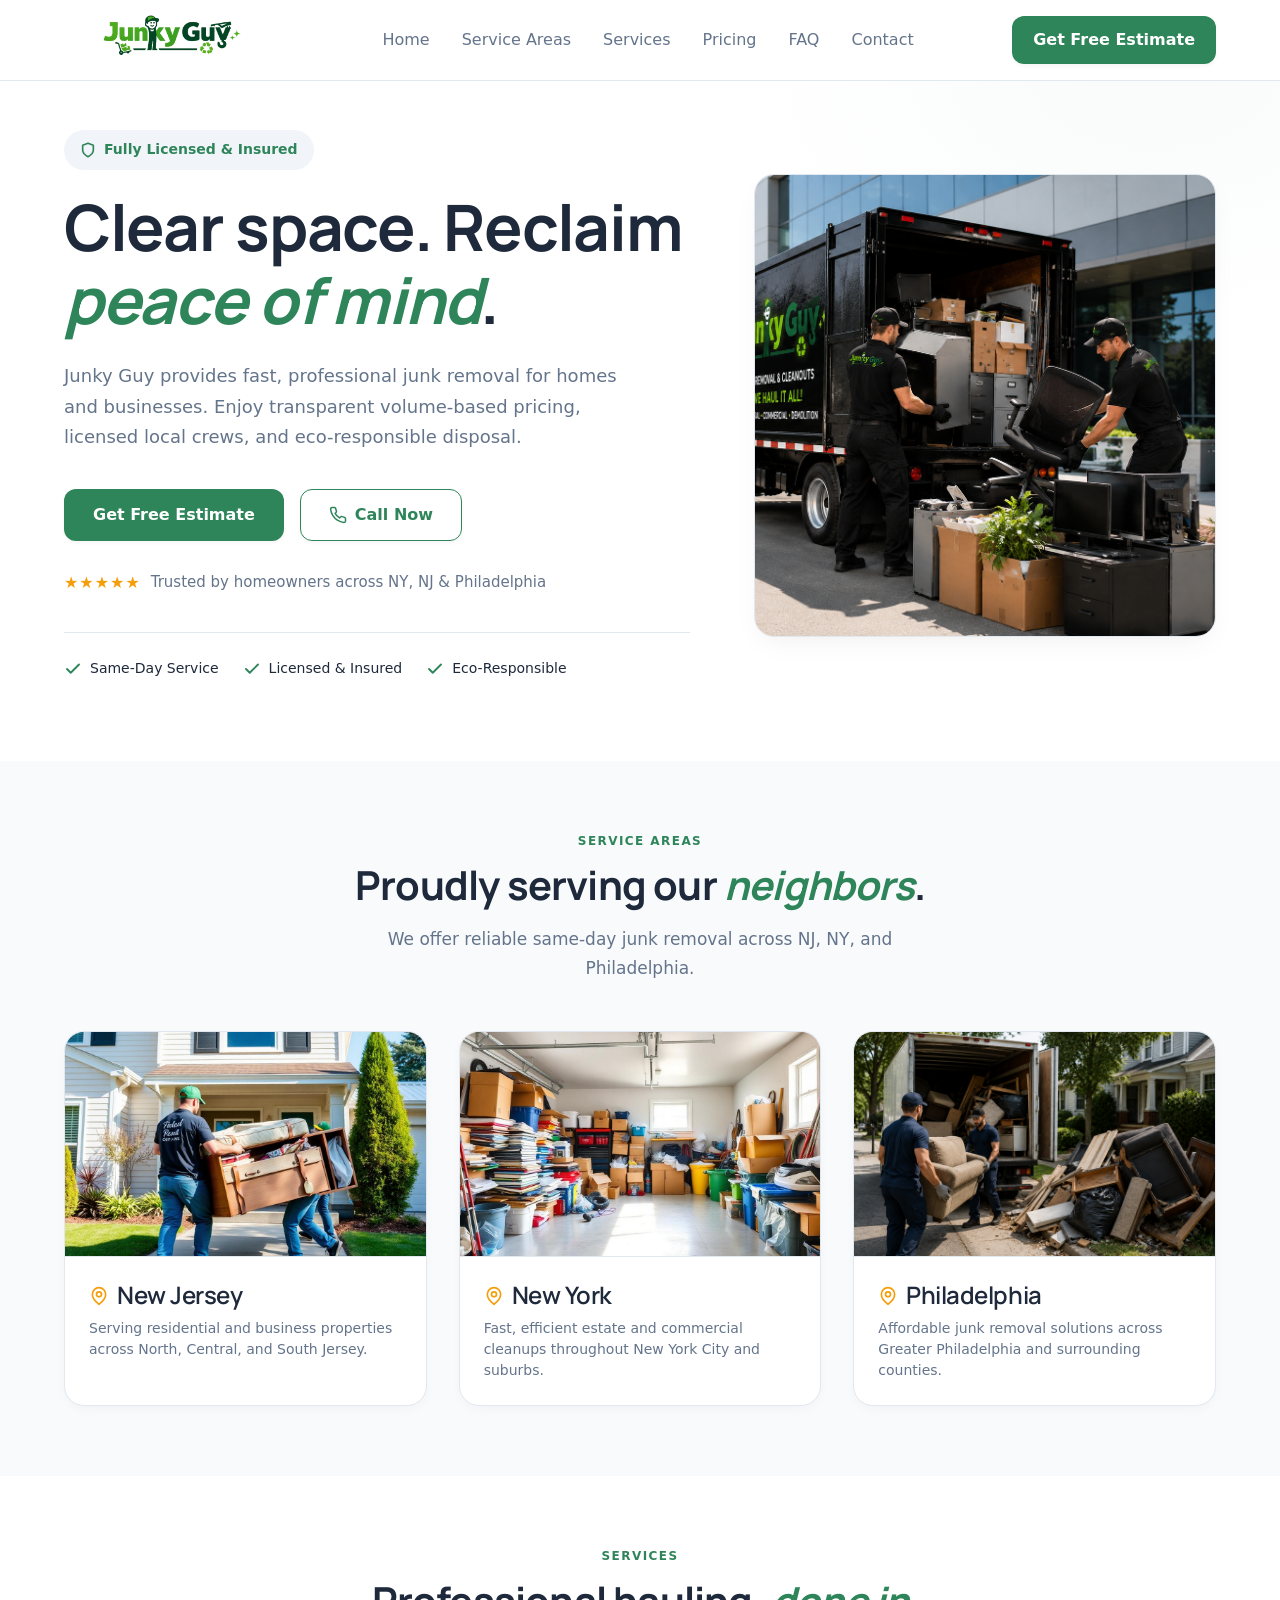
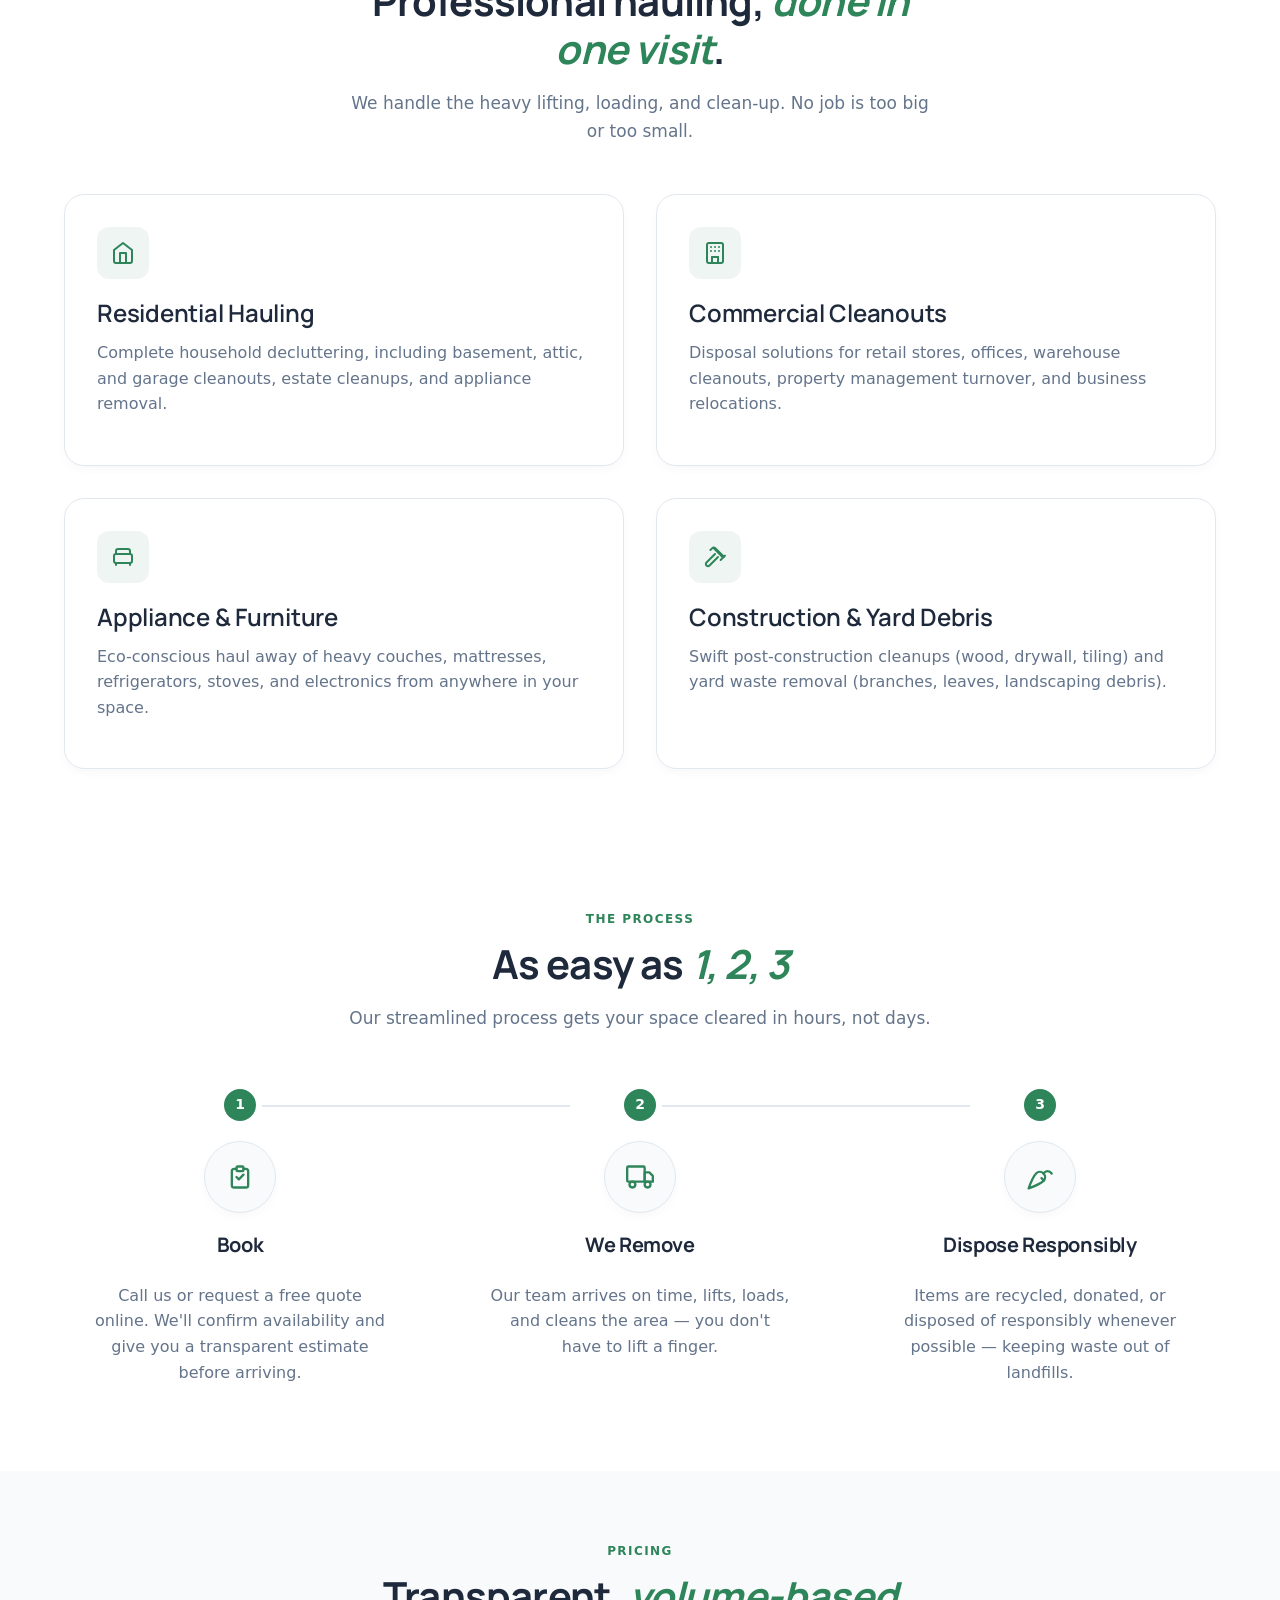
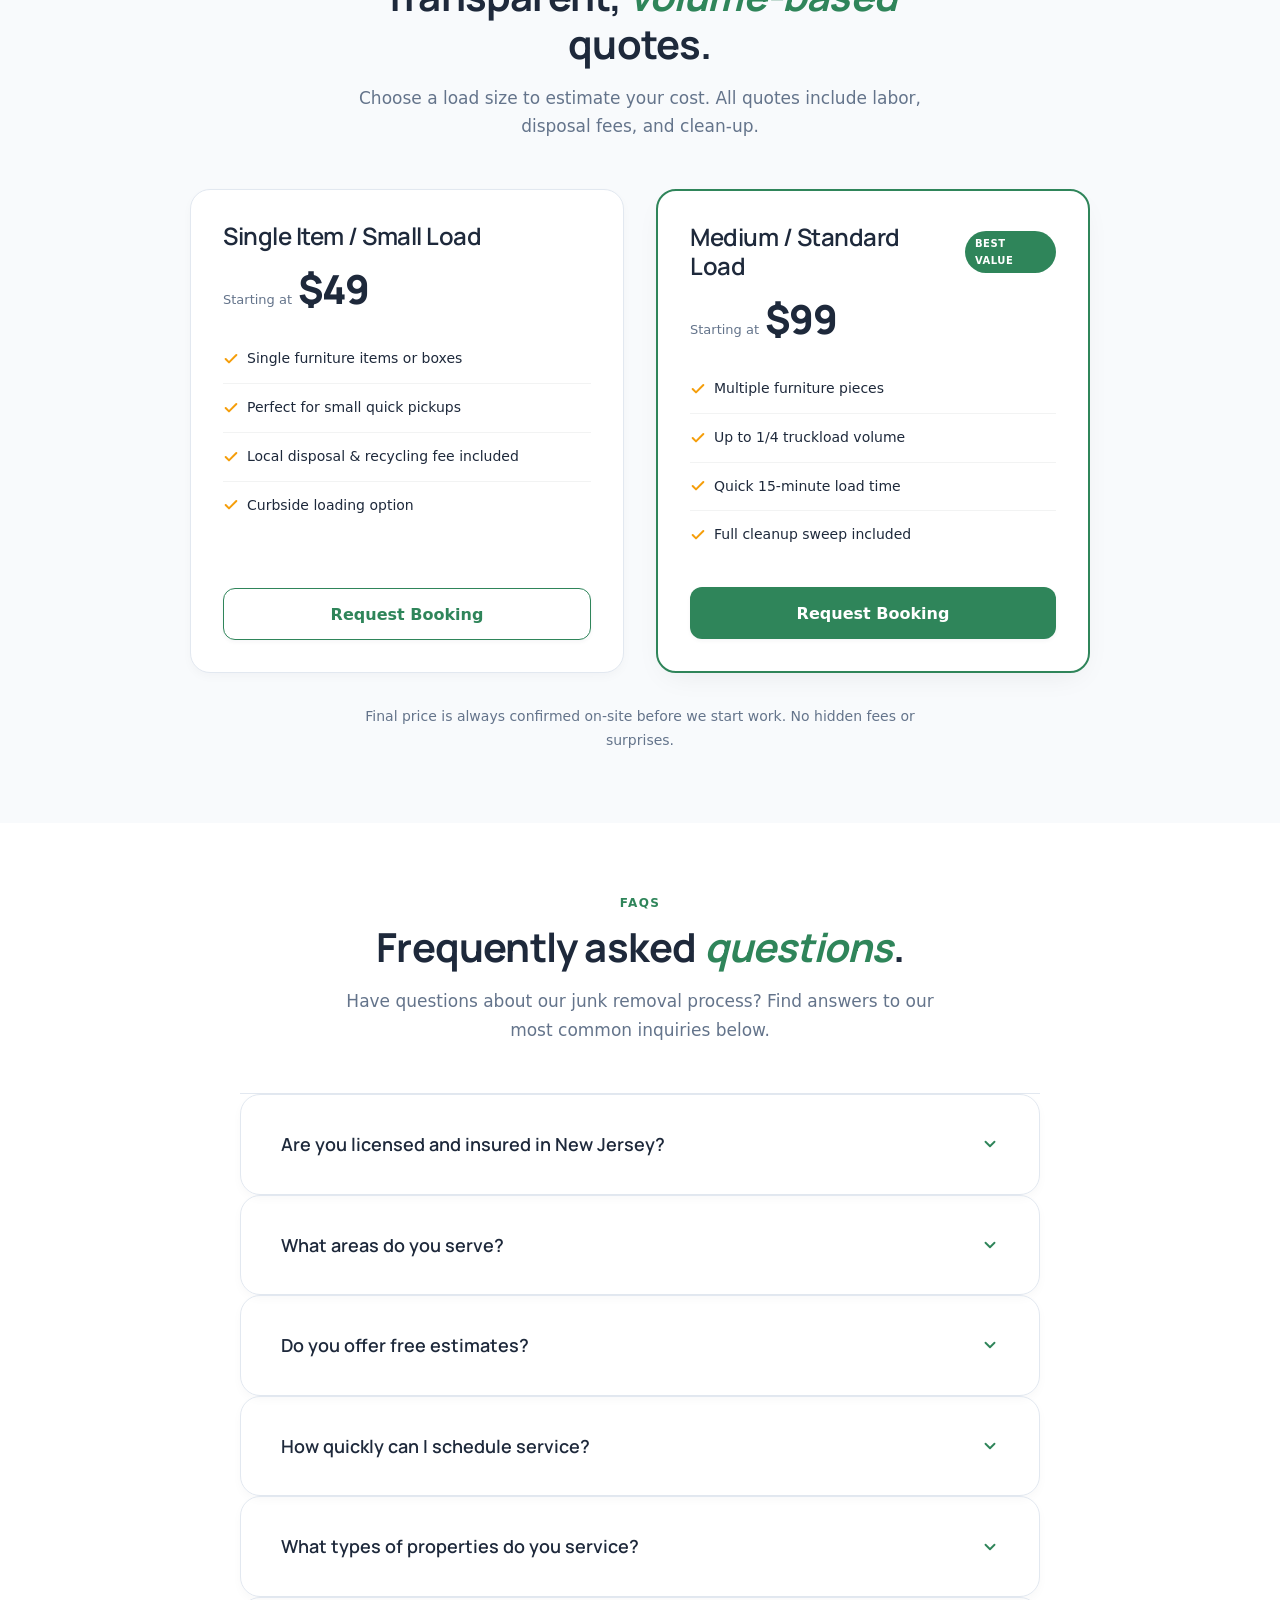
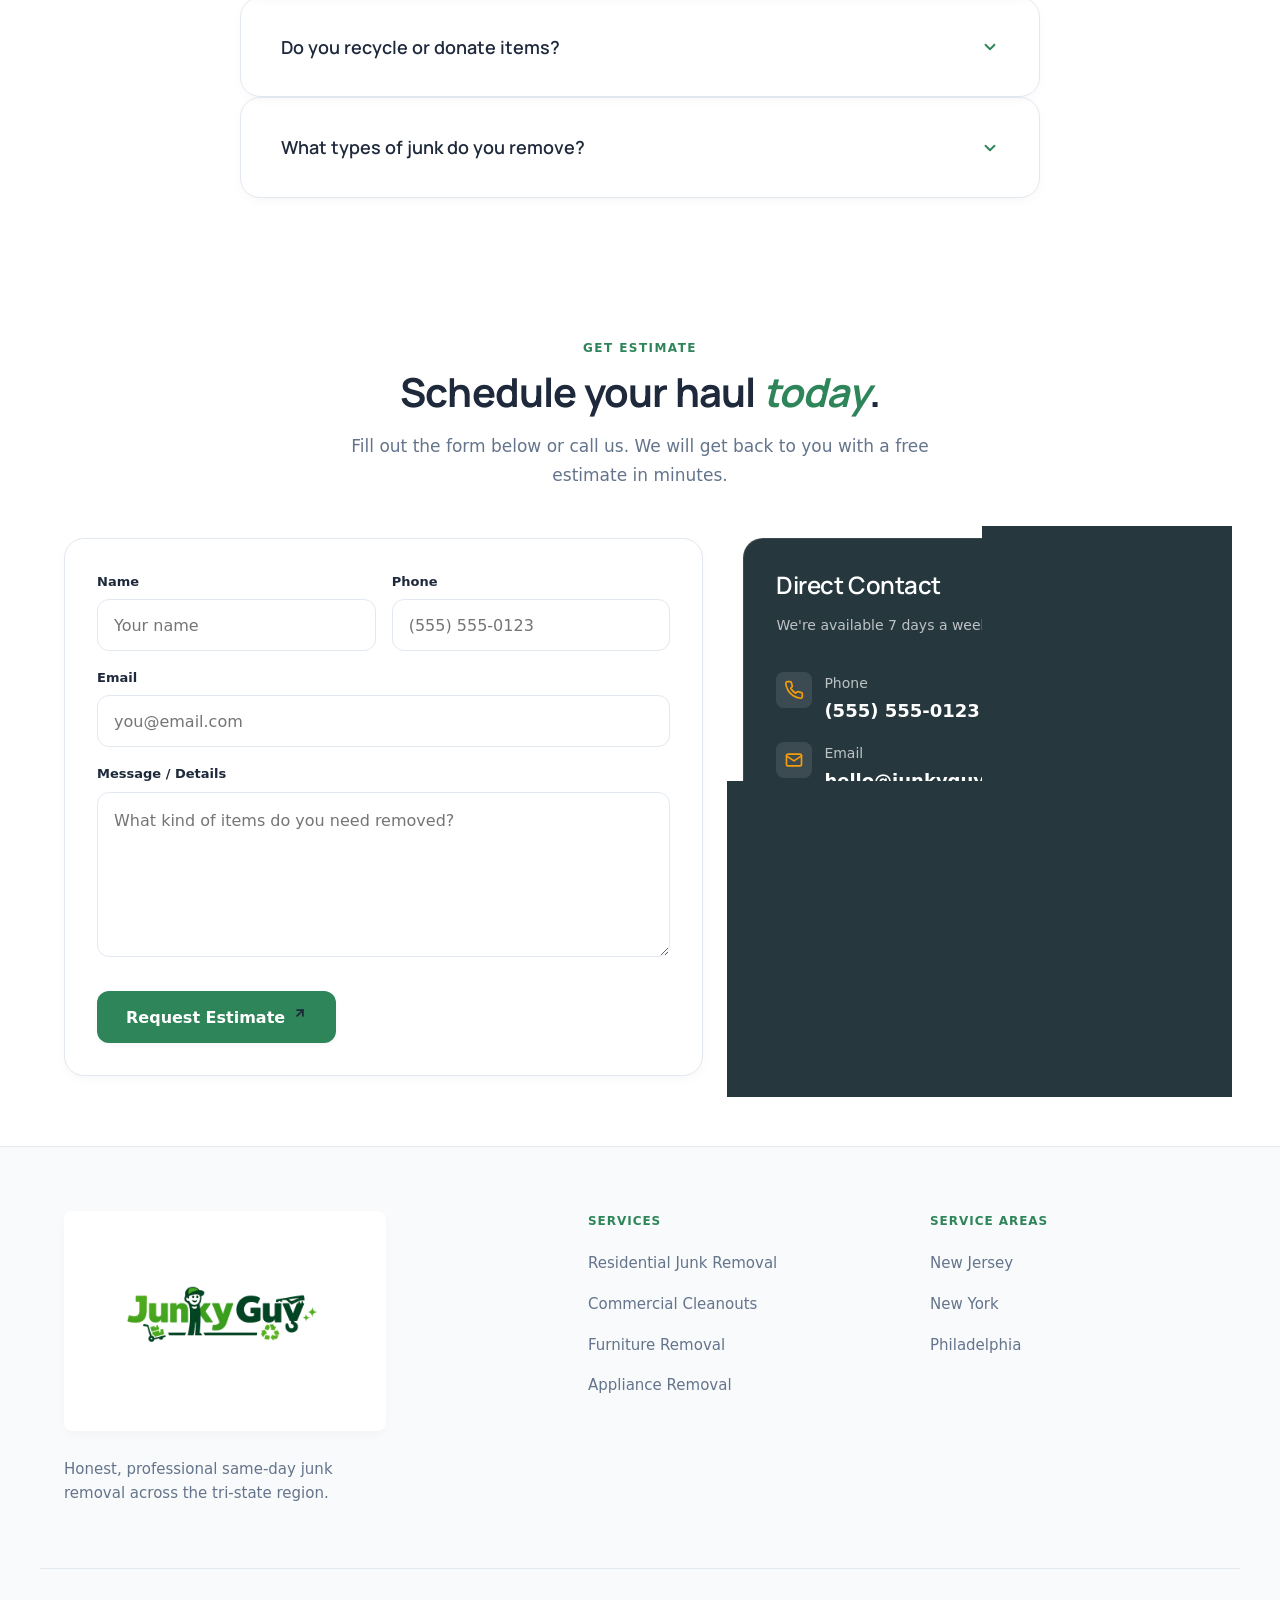
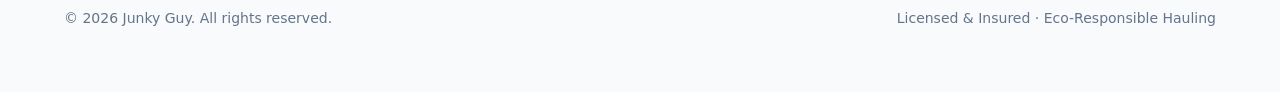
==== commit 6552d067: "Replaced logo and hover effects" ====
--- a/index.html
+++ b/index.html
@@ -13,6 +13,7 @@
     href="https://fonts.googleapis.com/css2?family=Manrope:wght@600;700;800&display=swap" />
   <link rel="stylesheet" href="https://fonts.cdnfonts.com/css/google-sans" />
   <link rel="stylesheet" href="styles.css?v=3" />
+  <link rel="stylesheet" href="services.css" />
 </head>
 
 <body>
@@ -26,7 +27,7 @@
       <nav class="nav__links" aria-label="Primary">
         <a href="#home">Home</a>
         <a href="#areas">Service Areas</a>
-        <a href="#services">Services</a>
+        <a href="services.html">Services</a>
         <a href="#pricing">Pricing</a>
         <a href="#faq">FAQ</a>
         <a href="#contact">Contact</a>
@@ -43,7 +44,7 @@
       <div class="container">
         <a href="#home">Home</a>
         <a href="#areas">Service Areas</a>
-        <a href="#services">Services</a>
+        <a href="services.html">Services</a>
         <a href="#pricing">Pricing</a>
         <a href="#faq">FAQ</a>
         <a href="#contact">Contact</a>
@@ -62,7 +63,7 @@
             <svg width="16" height="16" viewBox="0 0 24 24" fill="none" stroke="currentColor" stroke-width="2.5" stroke-linecap="round" stroke-linejoin="round"><path d="M12 22s8-4 8-10V5l-8-3-8 3v7c0 6 8 10 8 10z"/></svg>
             Fully Licensed &amp; Insured
           </span>
-          <h1 class="h1">Clear space. Reclaim peace of mind.</h1>
+          <h1 class="h1">Clear space. Reclaim <i>peace of mind</i>.</h1>
           <p class="lead">
             Junky Guy provides fast, professional junk removal for homes and businesses. Enjoy transparent volume-based
             pricing, licensed local crews, and eco-responsible disposal.
@@ -108,7 +109,7 @@
         </div>
         <div class="reveal reveal--delay">
           <div class="hero__imgwrap">
-            <img src="residential.jpg" alt="Junky Guy crew clearing out junk" width="1280" height="1280" />
+            <img src="offc-cleanup.png" alt="Junky Guy crew clearing out junk" width="1280" height="1280" />
           </div>
         </div>
       </div>
@@ -136,6 +137,45 @@
           </p>
         </div>
         <div class="grid grid--2" id="servicesGrid"></div>
+      </div>
+    </section>
+
+    <!-- ===== HOW IT WORKS ===== -->
+    <section class="section" id="how-it-works">
+      <div class="container">
+        <div class="section__head reveal">
+          <p class="eyebrow">The Process</p>
+          <h2 class="h2">As easy as <i>1, 2, 3</i></h2>
+          <p class="section__lead">Our streamlined process gets your space cleared in hours, not days.</p>
+        </div>
+        <div class="svc-steps reveal">
+          <div class="svc-step">
+            <div class="svc-step__num">1</div>
+            <div class="svc-step__connector" aria-hidden="true"></div>
+            <div class="svc-step__icon">
+              <svg width="28" height="28" viewBox="0 0 24 24" fill="none" stroke="currentColor" stroke-width="2" stroke-linecap="round" stroke-linejoin="round"><path d="M9 5H7a2 2 0 0 0-2 2v12a2 2 0 0 0 2 2h10a2 2 0 0 0 2-2V7a2 2 0 0 0-2-2h-2"></path><rect x="9" y="3" width="6" height="4" rx="1"></rect><path d="m9 12 2 2 4-4"></path></svg>
+            </div>
+            <h3 class="svc-step__title">Book</h3>
+            <p class="svc-step__desc">Call us or request a free quote online. We'll confirm availability and give you a transparent estimate before arriving.</p>
+          </div>
+          <div class="svc-step">
+            <div class="svc-step__num">2</div>
+            <div class="svc-step__connector" aria-hidden="true"></div>
+            <div class="svc-step__icon">
+              <svg width="28" height="28" viewBox="0 0 24 24" fill="none" stroke="currentColor" stroke-width="2" stroke-linecap="round" stroke-linejoin="round"><rect x="1" y="3" width="15" height="13" rx="1"></rect><path d="M16 8h4l3 3v5h-7V8z"></path><circle cx="5.5" cy="18.5" r="2.5"></circle><circle cx="18.5" cy="18.5" r="2.5"></circle></svg>
+            </div>
+            <h3 class="svc-step__title">We Remove</h3>
+            <p class="svc-step__desc">Our team arrives on time, lifts, loads, and cleans the area — you don't have to lift a finger.</p>
+          </div>
+          <div class="svc-step">
+            <div class="svc-step__num">3</div>
+            <div class="svc-step__icon">
+              <svg width="28" height="28" viewBox="0 0 24 24" fill="none" stroke="currentColor" stroke-width="2" stroke-linecap="round" stroke-linejoin="round"><path d="M2.27 21.7s9.87-3.5 12.73-6.36a4.5 4.5 0 0 0-6.36-6.37C5.77 11.84 2.27 21.7 2.27 21.7z"></path><path d="M15.34 15l-2.04-2.04"></path><path d="M22 9s-1.5-2-3.5-2c-2 0-3.5 2-3.5 2"></path></svg>
+            </div>
+            <h3 class="svc-step__title">Dispose Responsibly</h3>
+            <p class="svc-step__desc">Items are recycled, donated, or disposed of responsibly whenever possible — keeping waste out of landfills.</p>
+          </div>
+        </div>
       </div>
     </section>
 
@@ -331,10 +371,10 @@
       <div>
         <p class="footer__heading">Services</p>
         <ul>
-          <li><a href="#services">Residential Hauling</a></li>
-          <li><a href="#services">Commercial Hauling</a></li>
-          <li><a href="#services">Appliance & Furniture</a></li>
-          <li><a href="#services">Construction Debris</a></li>
+          <li><a href="services.html">Residential Junk Removal</a></li>
+          <li><a href="services.html">Commercial Cleanouts</a></li>
+          <li><a href="services.html">Furniture Removal</a></li>
+          <li><a href="services.html">Appliance Removal</a></li>
         </ul>
       </div>
       <div>
--- a/styles.css
+++ b/styles.css
@@ -251,11 +251,15 @@
   font-weight: 600;
   font-size: 16px;
   border: 1.5px solid transparent;
-  transition: all 0.25s cubic-bezier(0.4, 0, 0.2, 1);
+  transition: all 0.3s cubic-bezier(0.16, 1, 0.3, 1);
   white-space: nowrap;
   cursor: pointer;
   text-decoration: none;
-  box-shadow: 0 1px 2px rgba(15, 23, 42, 0.05);
+  box-shadow: 0 2px 4px rgba(15, 23, 42, 0.04);
+}
+
+.btn svg {
+  transition: stroke 0.3s ease, color 0.3s ease;
 }
 
 .btn--primary {
@@ -264,9 +268,9 @@
 }
 
 .btn--primary:hover {
-  background: var(--brand-dark);
-  transform: translateY(-1px);
-  box-shadow: 0 4px 12px rgba(47, 133, 90, 0.15);
+  background: var(--brand-dark) !important;
+  transform: translateY(-2px) !important;
+  box-shadow: 0 8px 20px rgba(34, 94, 63, 0.3) !important;
 }
 
 .btn--primary:active {
@@ -280,9 +284,16 @@
 }
 
 .btn--outline:hover {
-  background: #f0fdf4;
-  transform: translateY(-1px);
-  box-shadow: 0 4px 12px rgba(47, 133, 90, 0.08);
+  background: var(--brand) !important;
+  color: var(--white) !important;
+  border-color: var(--brand) !important;
+  transform: translateY(-2px) !important;
+  box-shadow: 0 8px 20px rgba(47, 133, 90, 0.2) !important;
+}
+
+.btn--outline:hover svg {
+  stroke: var(--white) !important;
+  color: var(--white) !important;
 }
 
 .btn--outline:active {
@@ -323,14 +334,15 @@
 }
 
 .brand__logo {
-  height: 101px;
-  width: auto;
+  width: 220px;
+  height: auto;
   object-fit: contain;
   mix-blend-mode: multiply;
 }
 
 .brand__logo--footer {
   height: 220px;
+  width: auto;
   background: #fff;
   border-radius: var(--radius-sm);
   padding: 8px;
@@ -561,6 +573,7 @@
   width: 100%;
   aspect-ratio: 4 / 3;
   object-fit: cover;
+  object-position: right center;
   border-radius: var(--radius);
   box-shadow: var(--shadow-card);
   border: 1px solid var(--border);
@@ -592,10 +605,41 @@
   height: 100%;
 }
 
+.card--hover {
+  transition: background-color 0.3s ease, transform 0.3s cubic-bezier(0.16, 1, 0.3, 1), box-shadow 0.3s cubic-bezier(0.16, 1, 0.3, 1), border-color 0.3s ease !important;
+}
+
 .card--hover:hover {
-  transform: translateY(-6px) scale(1.02);
-  box-shadow: var(--shadow-card);
-  border-color: var(--brand);
+  background-color: var(--brand) !important;
+  border-color: var(--brand) !important;
+  transform: translateY(-4px) scale(1) !important;
+  box-shadow: 0 10px 30px -10px rgba(15, 23, 42, 0.06), 0 4px 12px -5px rgba(15, 23, 42, 0.02) !important;
+}
+
+.card--hover .card__title {
+  transition: color 0.3s ease;
+}
+
+.card--hover:hover .card__title {
+  color: var(--white) !important;
+}
+
+.card--hover .card__desc {
+  transition: color 0.3s ease;
+}
+
+.card--hover:hover .card__desc {
+  color: rgba(255, 255, 255, 0.85) !important;
+}
+
+.card--hover .card__icon {
+  transition: background-color 0.25s ease, color 0.25s ease, border-color 0.25s ease;
+}
+
+.card--hover:hover .card__icon {
+  background: var(--white) !important;
+  color: var(--brand) !important;
+  border-color: var(--white) !important;
 }
 
 .card__icon {
@@ -633,13 +677,72 @@
 
 .plan {
   position: relative;
-  transition: transform 0.25s ease, box-shadow 0.25s ease, border-color 0.25s ease;
+  background-color: var(--white);
+  transition: background-color 0.3s ease, transform 0.3s cubic-bezier(0.16, 1, 0.3, 1), box-shadow 0.3s cubic-bezier(0.16, 1, 0.3, 1), border-color 0.3s ease;
 }
 
 .plan:hover {
-  transform: translateY(-6px) scale(1.02);
-  box-shadow: var(--shadow-card);
-  border-color: var(--brand);
+  background-color: var(--brand) !important;
+  border-color: var(--brand) !important;
+  transform: translateY(-4px) scale(1) !important;
+  box-shadow: 0 10px 30px -10px rgba(15, 23, 42, 0.06), 0 4px 12px -5px rgba(15, 23, 42, 0.02) !important;
+}
+
+.plan h3 {
+  transition: color 0.3s ease;
+}
+
+.plan:hover h3 {
+  color: var(--white) !important;
+}
+
+.plan__price-amount {
+  transition: color 0.3s ease;
+}
+
+.plan:hover .plan__price-amount {
+  color: var(--white) !important;
+}
+
+.plan__price-tag {
+  transition: color 0.3s ease;
+}
+
+.plan:hover .plan__price-tag {
+  color: rgba(255, 255, 255, 0.8) !important;
+}
+
+.plan__features li {
+  transition: color 0.3s ease, border-bottom-color 0.3s ease;
+}
+
+.plan:hover .plan__features li {
+  color: rgba(255, 255, 255, 0.9) !important;
+  border-bottom-color: rgba(255, 255, 255, 0.15) !important;
+}
+
+.plan__features svg {
+  transition: color 0.3s ease;
+}
+
+.plan:hover .plan__features svg {
+  color: var(--white) !important;
+}
+
+.plan .btn {
+  transition: background-color 0.3s ease, color 0.3s ease, border-color 0.3s ease, transform 0.2s ease, box-shadow 0.2s ease;
+}
+
+.plan:hover .btn {
+  background: var(--white) !important;
+  color: var(--brand) !important;
+  border-color: var(--white) !important;
+}
+
+.plan:hover .btn:hover {
+  background: #f0fdf4 !important;
+  transform: translateY(-1px) !important;
+  box-shadow: 0 4px 12px rgba(0, 0, 0, 0.08) !important;
 }
 
 .plan--featured {
@@ -729,16 +832,17 @@
   background: var(--white);
   overflow: hidden;
   box-shadow: var(--shadow-soft);
-  transition: transform 0.25s ease, box-shadow 0.25s ease, border-color 0.25s ease;
+  transition: background-color 0.3s ease, transform 0.3s cubic-bezier(0.16, 1, 0.3, 1), box-shadow 0.3s cubic-bezier(0.16, 1, 0.3, 1), border-color 0.3s ease;
   height: 100%;
   display: flex;
   flex-direction: column;
 }
 
 .area-card:hover {
-  transform: translateY(-6px) scale(1.02);
-  box-shadow: var(--shadow-card);
-  border-color: var(--brand);
+  background-color: var(--brand) !important;
+  border-color: var(--brand) !important;
+  transform: translateY(-4px) scale(1) !important;
+  box-shadow: 0 10px 30px -10px rgba(15, 23, 42, 0.06), 0 4px 12px -5px rgba(15, 23, 42, 0.02) !important;
 }
 
 .area-card__img {
@@ -751,6 +855,11 @@
   width: 100%;
   height: 100%;
   object-fit: cover;
+  transition: transform 0.4s ease;
+}
+
+.area-card:hover .area-card__img img {
+  transform: scale(1.04);
 }
 
 .area-card__body {
@@ -762,10 +871,20 @@
   align-items: center;
   gap: 8px;
   color: var(--primary);
+  transition: color 0.3s ease;
+}
+
+.area-card:hover .area-card__head {
+  color: var(--white) !important;
 }
 
 .area-card__head svg {
   color: var(--accent);
+  transition: color 0.3s ease;
+}
+
+.area-card:hover .area-card__head svg {
+  color: var(--white) !important;
 }
 
 .area-card__body p {
@@ -773,6 +892,11 @@
   color: var(--muted);
   font-size: 14px;
   line-height: 1.5;
+  transition: color 0.3s ease;
+}
+
+.area-card:hover .area-card__body p {
+  color: rgba(255, 255, 255, 0.85) !important;
 }
 
 /* Testimonials */
@@ -1102,11 +1226,28 @@
 .faq-item {
   border-bottom: 1px solid var(--border);
   background: transparent;
-  transition: background-color 0.2s ease;
+  transition: background-color 0.3s ease, border-color 0.3s ease, transform 0.3s cubic-bezier(0.16, 1, 0.3, 1), box-shadow 0.3s cubic-bezier(0.16, 1, 0.3, 1);
 }
 
 .faq-item[open] {
   background: var(--bg-alt);
+}
+
+.faq-item:hover {
+  background-color: var(--brand) !important;
+  border-color: var(--brand) !important;
+  transform: translateY(-2px) scale(1) !important;
+  box-shadow: 0 10px 30px -10px rgba(15, 23, 42, 0.06), 0 4px 12px -5px rgba(15, 23, 42, 0.02) !important;
+}
+
+.faq-item:hover .faq-question,
+.faq-item:hover .faq-question span,
+.faq-item:hover .faq-icon {
+  color: var(--white) !important;
+}
+
+.faq-item:hover .faq-answer {
+  color: rgba(255, 255, 255, 0.85) !important;
 }
 
 .faq-question {
--- a/services.css
+++ b/services.css
@@ -0,0 +1,876 @@
+/* ============================================================
+   Services Page Custom Styles - Junky Guy
+   ============================================================ */
+
+/* ===== HERO SECTION ===== */
+.svc-hero {
+  position: relative;
+  padding-top: 130px;
+  padding-bottom: 80px;
+  background: radial-gradient(50% 50% at 85% 15%, rgba(47, 133, 90, 0.05), transparent 85%);
+  overflow: hidden;
+}
+
+@media (max-width: 1024px) {
+  .svc-hero {
+    padding-top: 110px;
+    padding-bottom: 56px;
+  }
+}
+
+.svc-hero__inner {
+  display: grid;
+  grid-template-columns: 1.1fr 0.9fr;
+  gap: 64px;
+  align-items: center;
+  position: relative;
+  z-index: 2;
+}
+
+@media (max-width: 1024px) {
+  .svc-hero__inner {
+    grid-template-columns: 1fr;
+    gap: 48px;
+  }
+}
+
+.svc-hero__bg-shapes {
+  position: absolute;
+  inset: 0;
+  pointer-events: none;
+  z-index: 1;
+}
+
+.svc-hero__shape {
+  position: absolute;
+  border-radius: var(--radius-pill);
+  filter: blur(80px);
+  opacity: 0.4;
+}
+
+.svc-hero__shape--1 {
+  width: 250px;
+  height: 250px;
+  background: rgba(74, 222, 128, 0.15);
+  top: -50px;
+  right: -50px;
+}
+
+.svc-hero__shape--2 {
+  width: 300px;
+  height: 300px;
+  background: rgba(34, 197, 94, 0.1);
+  bottom: -100px;
+  left: -50px;
+}
+
+.svc-hero__text {
+  display: flex;
+  flex-direction: column;
+  align-items: flex-start;
+}
+
+.svc-hero__visual {
+  position: relative;
+  display: flex;
+  justify-content: center;
+  align-items: center;
+}
+
+.svc-hero__truck-card {
+  width: 100%;
+  max-width: 480px;
+  background: var(--white);
+  border: 1px solid var(--border);
+  border-radius: var(--radius);
+  box-shadow: var(--shadow-card);
+  padding: 16px;
+  position: relative;
+  transition: transform 0.4s cubic-bezier(0.16, 1, 0.3, 1);
+}
+
+.svc-hero__truck-card:hover {
+  transform: translateY(-4px) scale(1.01);
+}
+
+.svc-hero__truck-illustration {
+  width: 100%;
+  background: #f8fafc;
+  border-radius: calc(var(--radius) - 4px);
+  overflow: hidden;
+  border: 1px solid var(--border);
+}
+
+.svc-truck-svg {
+  width: 100%;
+  height: auto;
+  display: block;
+}
+
+/* Floating stats */
+.svc-hero__stat {
+  position: absolute;
+  background: rgba(255, 255, 255, 0.95);
+  backdrop-filter: blur(8px);
+  -webkit-backdrop-filter: blur(8px);
+  border: 1px solid var(--border);
+  border-radius: 16px;
+  padding: 10px 16px;
+  display: flex;
+  align-items: center;
+  gap: 8px;
+  box-shadow: 0 10px 25px -5px rgba(15, 23, 42, 0.08);
+  z-index: 3;
+  animation: floatStat 4s ease-in-out infinite alternate;
+}
+
+.svc-hero__stat--tl {
+  top: -16px;
+  left: -16px;
+}
+
+.svc-hero__stat--br {
+  bottom: -16px;
+  right: -16px;
+  animation-delay: 2s;
+  color: var(--brand);
+  font-weight: 600;
+  font-size: 14px;
+}
+
+.svc-hero__stat-num {
+  font-family: var(--font-display);
+  font-size: 20px;
+  font-weight: 800;
+  color: var(--brand);
+  line-height: 1;
+}
+
+.svc-hero__stat-label {
+  font-size: 13px;
+  font-weight: 600;
+  color: var(--text);
+}
+
+@keyframes floatStat {
+  0% { transform: translateY(0); }
+  100% { transform: translateY(-6px); }
+}
+
+/* ===== SERVICES GRID ===== */
+.svc-grid {
+  grid-template-columns: repeat(3, 1fr);
+  margin-top: 48px;
+}
+
+@media (max-width: 1024px) {
+  .svc-grid {
+    grid-template-columns: repeat(2, 1fr);
+  }
+}
+
+@media (max-width: 640px) {
+  .svc-grid {
+    grid-template-columns: 1fr;
+  }
+}
+
+.card--service {
+  display: flex;
+  flex-direction: column;
+  height: 100%;
+  padding: 0 !important;
+  overflow: hidden;
+  background-color: var(--white);
+  transition: background-color 0.3s ease, transform 0.3s cubic-bezier(0.16, 1, 0.3, 1), box-shadow 0.3s cubic-bezier(0.16, 1, 0.3, 1), border-color 0.3s ease !important;
+}
+
+.card--service:hover {
+  background-color: var(--brand) !important;
+  transform: translateY(-4px) scale(1) !important;
+  box-shadow: 0 10px 30px -10px rgba(15, 23, 42, 0.06), 0 4px 12px -5px rgba(15, 23, 42, 0.02) !important;
+  border-color: var(--brand) !important;
+}
+
+.card--service .card__img {
+  width: 100%;
+  aspect-ratio: 16 / 10;
+  overflow: hidden;
+  border-bottom: 1px solid var(--border);
+  background: var(--bg-alt);
+}
+
+.card--service .card__img img {
+  width: 100%;
+  height: 100%;
+  object-fit: cover;
+  transition: transform 0.4s ease;
+}
+
+.card--service:hover .card__img img {
+  transform: scale(1.04);
+}
+
+.card--service .card__body {
+  padding: 24px 28px 28px;
+  display: flex;
+  flex-direction: column;
+  flex-grow: 1;
+  transition: background-color 0.3s ease;
+}
+
+.card--service .card__icon {
+  margin-top: -48px;
+  background: var(--white);
+  border: 1px solid var(--border);
+  box-shadow: var(--shadow-soft);
+  position: relative;
+  z-index: 2;
+  transition: background-color 0.25s ease, color 0.25s ease, border-color 0.25s ease;
+}
+
+.card--service:hover .card__icon {
+  background: var(--white) !important;
+  color: var(--brand) !important;
+  border-color: var(--white) !important;
+}
+
+.card--service .card__title {
+  margin-top: 16px;
+  transition: color 0.3s ease;
+}
+
+.card--service:hover .card__title {
+  color: var(--white) !important;
+}
+
+.card--service .card__desc {
+  flex-grow: 1;
+  margin-bottom: 20px;
+  font-size: 16px;
+  transition: color 0.3s ease;
+}
+
+.card--service:hover .card__desc {
+  color: rgba(255, 255, 255, 0.85) !important;
+}
+
+.svc-card-btn {
+  font-size: 14px;
+  font-weight: 600;
+  color: var(--brand);
+  display: inline-flex;
+  align-items: center;
+  gap: 6px;
+  margin-top: auto;
+  align-self: flex-start;
+  transition: color 0.3s ease, transform 0.2s ease;
+}
+
+.svc-card-btn svg {
+  transition: stroke 0.3s ease, color 0.3s ease;
+}
+
+.card--service:hover .svc-card-btn {
+  color: var(--white) !important;
+  transform: translateX(4px);
+}
+
+.card--service:hover .svc-card-btn svg {
+  stroke: var(--white) !important;
+}
+
+/* ===== FEATURE GRID (WHY CHOOSE) ===== */
+.svc-features {
+  display: grid;
+  grid-template-columns: repeat(3, 1fr);
+  gap: 32px;
+  margin-top: 48px;
+}
+
+@media (max-width: 1024px) {
+  .svc-features {
+    grid-template-columns: repeat(2, 1fr);
+  }
+}
+
+@media (max-width: 640px) {
+  .svc-features {
+    grid-template-columns: 1fr;
+    gap: 24px;
+  }
+}
+
+.svc-feature-card {
+  display: flex;
+  gap: 20px;
+  background: var(--white);
+  padding: 24px;
+  border-radius: var(--radius);
+  border: 1px solid var(--border);
+  box-shadow: var(--shadow-soft);
+  transition: background-color 0.3s ease, transform 0.25s ease, box-shadow 0.25s ease, border-color 0.25s ease;
+}
+
+.svc-feature-card:hover {
+  background-color: var(--brand) !important;
+  border-color: var(--brand) !important;
+  transform: translateY(-4px) !important;
+  box-shadow: 0 10px 30px -10px rgba(15, 23, 42, 0.06), 0 4px 12px -5px rgba(15, 23, 42, 0.02) !important;
+}
+
+.svc-feature-icon {
+  width: 44px;
+  height: 44px;
+  border-radius: 10px;
+  background: rgba(47, 133, 90, 0.08);
+  color: var(--brand);
+  display: grid;
+  place-items: center;
+  flex-shrink: 0;
+  transition: background-color 0.25s ease, color 0.25s ease;
+}
+
+.svc-feature-card:hover .svc-feature-icon {
+  background: var(--white) !important;
+  color: var(--brand) !important;
+}
+
+.svc-feature-title {
+  font-family: var(--font-display);
+  font-size: 18px;
+  font-weight: 700;
+  color: var(--text);
+  transition: color 0.3s ease;
+}
+
+.svc-feature-card:hover .svc-feature-title {
+  color: var(--white) !important;
+}
+
+.svc-feature-desc {
+  font-size: 16px;
+  color: var(--muted);
+  margin-top: 6px;
+  line-height: 1.5;
+  transition: color 0.3s ease;
+}
+
+.svc-feature-card:hover .svc-feature-desc {
+  color: rgba(255, 255, 255, 0.85) !important;
+}
+
+/* ===== HOW IT WORKS STEPS ===== */
+.svc-steps {
+  display: grid;
+  grid-template-columns: repeat(3, 1fr);
+  gap: 48px;
+  margin-top: 56px;
+  position: relative;
+}
+
+@media (max-width: 1024px) {
+  .svc-steps {
+    grid-template-columns: 1fr;
+    gap: 40px;
+  }
+}
+
+.svc-step {
+  display: flex;
+  flex-direction: column;
+  align-items: center;
+  text-align: center;
+  position: relative;
+}
+
+.svc-step__num {
+  width: 32px;
+  height: 32px;
+  border-radius: 50%;
+  background: var(--brand);
+  color: var(--white);
+  display: grid;
+  place-items: center;
+  font-size: 14px;
+  font-weight: 700;
+  margin-bottom: 20px;
+  position: relative;
+  z-index: 3;
+  box-shadow: 0 0 0 6px var(--white);
+}
+
+.svc-step__connector {
+  position: absolute;
+  top: 16px;
+  left: calc(50% + 22px);
+  width: calc(100% - 44px);
+  height: 2px;
+  background: var(--border);
+  z-index: 1;
+}
+
+@media (max-width: 1024px) {
+  .svc-step__connector {
+    left: 50%;
+    top: 32px;
+    width: 2px;
+    height: 48px;
+  }
+}
+
+.svc-step__icon {
+  width: 72px;
+  height: 72px;
+  border-radius: 50%;
+  background: var(--bg-alt);
+  border: 1px solid var(--border);
+  color: var(--brand);
+  display: grid;
+  place-items: center;
+  margin-bottom: 20px;
+  position: relative;
+  z-index: 2;
+  transition: transform 0.3s ease, background-color 0.3s ease;
+  box-shadow: var(--shadow-soft);
+}
+
+.svc-step:hover .svc-step__icon {
+  transform: scale(1.08) translateY(-2px);
+  background-color: var(--brand) !important;
+  border-color: var(--brand) !important;
+  color: var(--white) !important;
+  box-shadow: 0 8px 20px rgba(47, 133, 90, 0.15) !important;
+}
+
+.svc-step__title {
+  font-family: var(--font-display);
+  font-size: 20px;
+  font-weight: 700;
+  margin-bottom: 10px;
+}
+
+.svc-step__desc {
+  font-size: 16px;
+  color: var(--muted);
+  line-height: 1.6;
+  max-width: 300px;
+}
+
+/* ===== WHAT WE REMOVE TAGS ===== */
+.svc-tags {
+  display: flex;
+  flex-wrap: wrap;
+  justify-content: center;
+  gap: 12px;
+  max-width: 900px;
+  margin: 40px auto 0;
+}
+
+.svc-tag {
+  background: var(--white);
+  border: 1px solid var(--border);
+  border-radius: var(--radius-pill);
+  padding: 10px 20px;
+  font-size: 15px;
+  font-weight: 500;
+  color: var(--text);
+  box-shadow: var(--shadow-soft);
+  transition: all 0.2s ease;
+  cursor: default;
+}
+
+.svc-tag:hover {
+  transform: translateY(-2px) !important;
+  background-color: var(--brand) !important;
+  border-color: var(--brand) !important;
+  color: var(--white) !important;
+  box-shadow: 0 8px 16px rgba(47, 133, 90, 0.15) !important;
+}
+
+.svc-tag--muted {
+  background: #fef2f2;
+  border-color: #fee2e2;
+  color: #ef4444;
+}
+
+.svc-tag--muted:hover {
+  border-color: #fca5a5;
+  color: #dc2626;
+  box-shadow: 0 4px 12px rgba(239, 68, 68, 0.08);
+}
+
+/* ===== SERVICE AREA BANNER ===== */
+.svc-area-banner__inner {
+  display: grid;
+  grid-template-columns: 1fr 1fr;
+  gap: 64px;
+  align-items: center;
+}
+
+@media (max-width: 1024px) {
+  .svc-area-banner__inner {
+    grid-template-columns: 1fr;
+    gap: 48px;
+  }
+}
+
+.svc-area-banner__text {
+  display: flex;
+  flex-direction: column;
+}
+
+.svc-area-list {
+  display: flex;
+  flex-wrap: wrap;
+  gap: 12px;
+  margin-top: 24px;
+}
+
+.svc-area-pill {
+  display: inline-flex;
+  align-items: center;
+  gap: 8px;
+  background: var(--bg-alt);
+  border: 1px solid var(--border);
+  border-radius: var(--radius-sm);
+  padding: 8px 16px;
+  font-size: 15px;
+  font-weight: 600;
+  color: var(--text);
+  transition: background-color 0.25s ease, color 0.25s ease, border-color 0.25s ease, transform 0.25s ease, box-shadow 0.25s ease;
+}
+
+.svc-area-pill:hover {
+  background-color: var(--brand) !important;
+  border-color: var(--brand) !important;
+  color: var(--white) !important;
+  transform: translateY(-2px);
+  box-shadow: 0 8px 16px rgba(47, 133, 90, 0.12) !important;
+  cursor: default;
+}
+
+.svc-area-pill svg {
+  color: var(--brand);
+  transition: color 0.25s ease;
+}
+
+.svc-area-pill:hover svg {
+  color: var(--white) !important;
+}
+
+.svc-area-banner__map {
+  display: flex;
+  justify-content: center;
+  align-items: center;
+}
+
+.svc-map-illustration {
+  width: 100%;
+  max-width: 360px;
+  position: relative;
+}
+
+.svc-map-badge {
+  position: absolute;
+  bottom: 20px;
+  left: 20px;
+  background: var(--white);
+  border: 1px solid var(--border);
+  border-radius: 12px;
+  padding: 8px 14px;
+  font-size: 13px;
+  font-weight: 700;
+  color: var(--brand);
+  display: flex;
+  align-items: center;
+  gap: 6px;
+  box-shadow: 0 10px 20px rgba(0,0,0,0.05);
+}
+
+/* ===== FINAL CTA SECTION ===== */
+.svc-cta-section {
+  padding-block: var(--section-y);
+  position: relative;
+  background: var(--bg-alt);
+}
+
+.svc-cta-inner {
+  background: var(--brand-dark);
+  border-radius: var(--radius);
+  padding: 64px var(--pad-x);
+  position: relative;
+  overflow: hidden;
+  box-shadow: 0 20px 40px rgba(15, 23, 42, 0.1);
+}
+
+@media (max-width: 768px) {
+  .svc-cta-inner {
+    padding: 48px var(--pad-x);
+  }
+}
+
+.svc-cta-shapes {
+  position: absolute;
+  inset: 0;
+  pointer-events: none;
+  z-index: 1;
+}
+
+.svc-cta-shape {
+  position: absolute;
+  border-radius: 50%;
+  filter: blur(60px);
+  opacity: 0.15;
+}
+
+.svc-cta-shape--1 {
+  width: 300px;
+  height: 300px;
+  background: var(--white);
+  top: -100px;
+  right: -50px;
+}
+
+.svc-cta-shape--2 {
+  width: 250px;
+  height: 250px;
+  background: var(--brand);
+  bottom: -80px;
+  left: -50px;
+}
+
+.svc-cta-content {
+  position: relative;
+  z-index: 2;
+  max-width: 680px;
+  margin-inline: auto;
+  text-align: center;
+  display: flex;
+  flex-direction: column;
+  align-items: center;
+}
+
+.svc-cta-icon {
+  width: 72px;
+  height: 72px;
+  border-radius: 20px;
+  background: rgba(255, 255, 255, 0.1);
+  color: var(--white);
+  display: grid;
+  place-items: center;
+  margin-bottom: 24px;
+}
+
+.svc-cta-desc {
+  color: rgba(255, 255, 255, 0.85);
+  font-size: 18px;
+  margin-top: 16px;
+  line-height: 1.7;
+}
+
+.svc-cta-actions {
+  display: flex;
+  gap: 16px;
+  margin-top: 36px;
+  width: 100%;
+  justify-content: center;
+}
+
+@media (max-width: 640px) {
+  .svc-cta-actions {
+    flex-direction: column;
+    align-items: center;
+  }
+  .svc-cta-actions .btn {
+    width: 100%;
+  }
+}
+
+.svc-cta-btn-primary {
+  background: var(--white);
+  color: var(--brand-dark);
+  border-color: var(--white);
+}
+
+.svc-cta-btn-primary:hover {
+  background: var(--white) !important;
+  color: var(--brand-dark) !important;
+  transform: translateY(-3px) !important;
+  box-shadow: 0 12px 24px rgba(0, 0, 0, 0.2) !important;
+}
+
+.svc-cta-btn-secondary {
+  background: transparent;
+  color: var(--white);
+  border-color: rgba(255, 255, 255, 0.3);
+}
+
+.svc-cta-btn-secondary:hover {
+  background: var(--white) !important;
+  color: var(--brand-dark) !important;
+  border-color: var(--white) !important;
+  transform: translateY(-3px) !important;
+  box-shadow: 0 12px 24px rgba(0, 0, 0, 0.2) !important;
+}
+
+.svc-cta-btn-secondary:hover svg {
+  stroke: var(--brand-dark) !important;
+  color: var(--brand-dark) !important;
+}
+
+/* Social icons in footer */
+.footer-social {
+  display: flex;
+  gap: 12px;
+  margin-top: 16px;
+}
+
+.footer-social-link {
+  width: 36px;
+  height: 36px;
+  border-radius: var(--radius-sm);
+  background: var(--white);
+  border: 1px solid var(--border);
+  color: var(--muted);
+  display: grid;
+  place-items: center;
+  transition: all 0.2s ease;
+  box-shadow: var(--shadow-soft);
+}
+
+.footer-social-link:hover {
+  background: var(--brand);
+  color: var(--white);
+  border-color: var(--brand);
+  transform: translateY(-2px);
+}
+
+/* ===== MOBILE RESPONSIVENESS (viewport < 576px) ===== */
+@media (max-width: 576px) {
+  /* Hero Section */
+  .svc-hero {
+    padding-top: 100px;
+    padding-bottom: 40px;
+  }
+  
+  .svc-hero__inner {
+    gap: 32px;
+  }
+  
+  .svc-hero__truck-card {
+    padding: 12px;
+  }
+  
+  .svc-hero__stat {
+    padding: 6px 12px;
+    font-size: 12px;
+  }
+  
+  .svc-hero__stat--tl {
+    top: -10px;
+    left: -10px;
+  }
+  
+  .svc-hero__stat--br {
+    bottom: -10px;
+    right: -10px;
+  }
+
+  /* Services Grid */
+  .svc-grid {
+    margin-top: 32px;
+    gap: 16px;
+  }
+  
+  .card--service {
+    padding: 24px;
+  }
+
+  /* Features Grid (Why Choose) */
+  .svc-features {
+    gap: 16px;
+    margin-top: 32px;
+  }
+  
+  .svc-feature-card {
+    padding: 16px;
+    gap: 16px;
+  }
+
+  /* How It Works Steps */
+  .svc-steps {
+    gap: 32px;
+    margin-top: 40px;
+  }
+  
+  .svc-step__icon {
+    width: 60px;
+    height: 60px;
+    margin-bottom: 12px;
+  }
+  
+  .svc-step__icon svg {
+    width: 22px;
+    height: 22px;
+  }
+  
+  .svc-step__connector {
+    height: 32px;
+    top: 24px;
+  }
+
+  /* Item Tags */
+  .svc-tags {
+    gap: 8px;
+    margin-top: 24px;
+  }
+  
+  .svc-tag {
+    padding: 8px 16px;
+    font-size: 14px;
+  }
+
+  /* Service Area Banner & Map */
+  .svc-area-banner__inner {
+    gap: 36px;
+  }
+  
+  .svc-area-list {
+    gap: 8px;
+    margin-top: 16px;
+  }
+  
+  .svc-area-pill {
+    padding: 6px 12px;
+    font-size: 14px;
+  }
+  
+  .svc-map-illustration svg {
+    width: 100%;
+    height: auto;
+    display: block;
+  }
+
+  /* Final CTA */
+  .svc-cta-inner {
+    padding: 36px 16px;
+    border-radius: 16px;
+  }
+  
+  .svc-cta-icon {
+    width: 56px;
+    height: 56px;
+    margin-bottom: 16px;
+  }
+  
+  .svc-cta-desc {
+    font-size: 15px;
+    margin-top: 12px;
+  }
+  
+  .svc-cta-actions {
+    margin-top: 24px;
+    gap: 12px;
+  }
+}
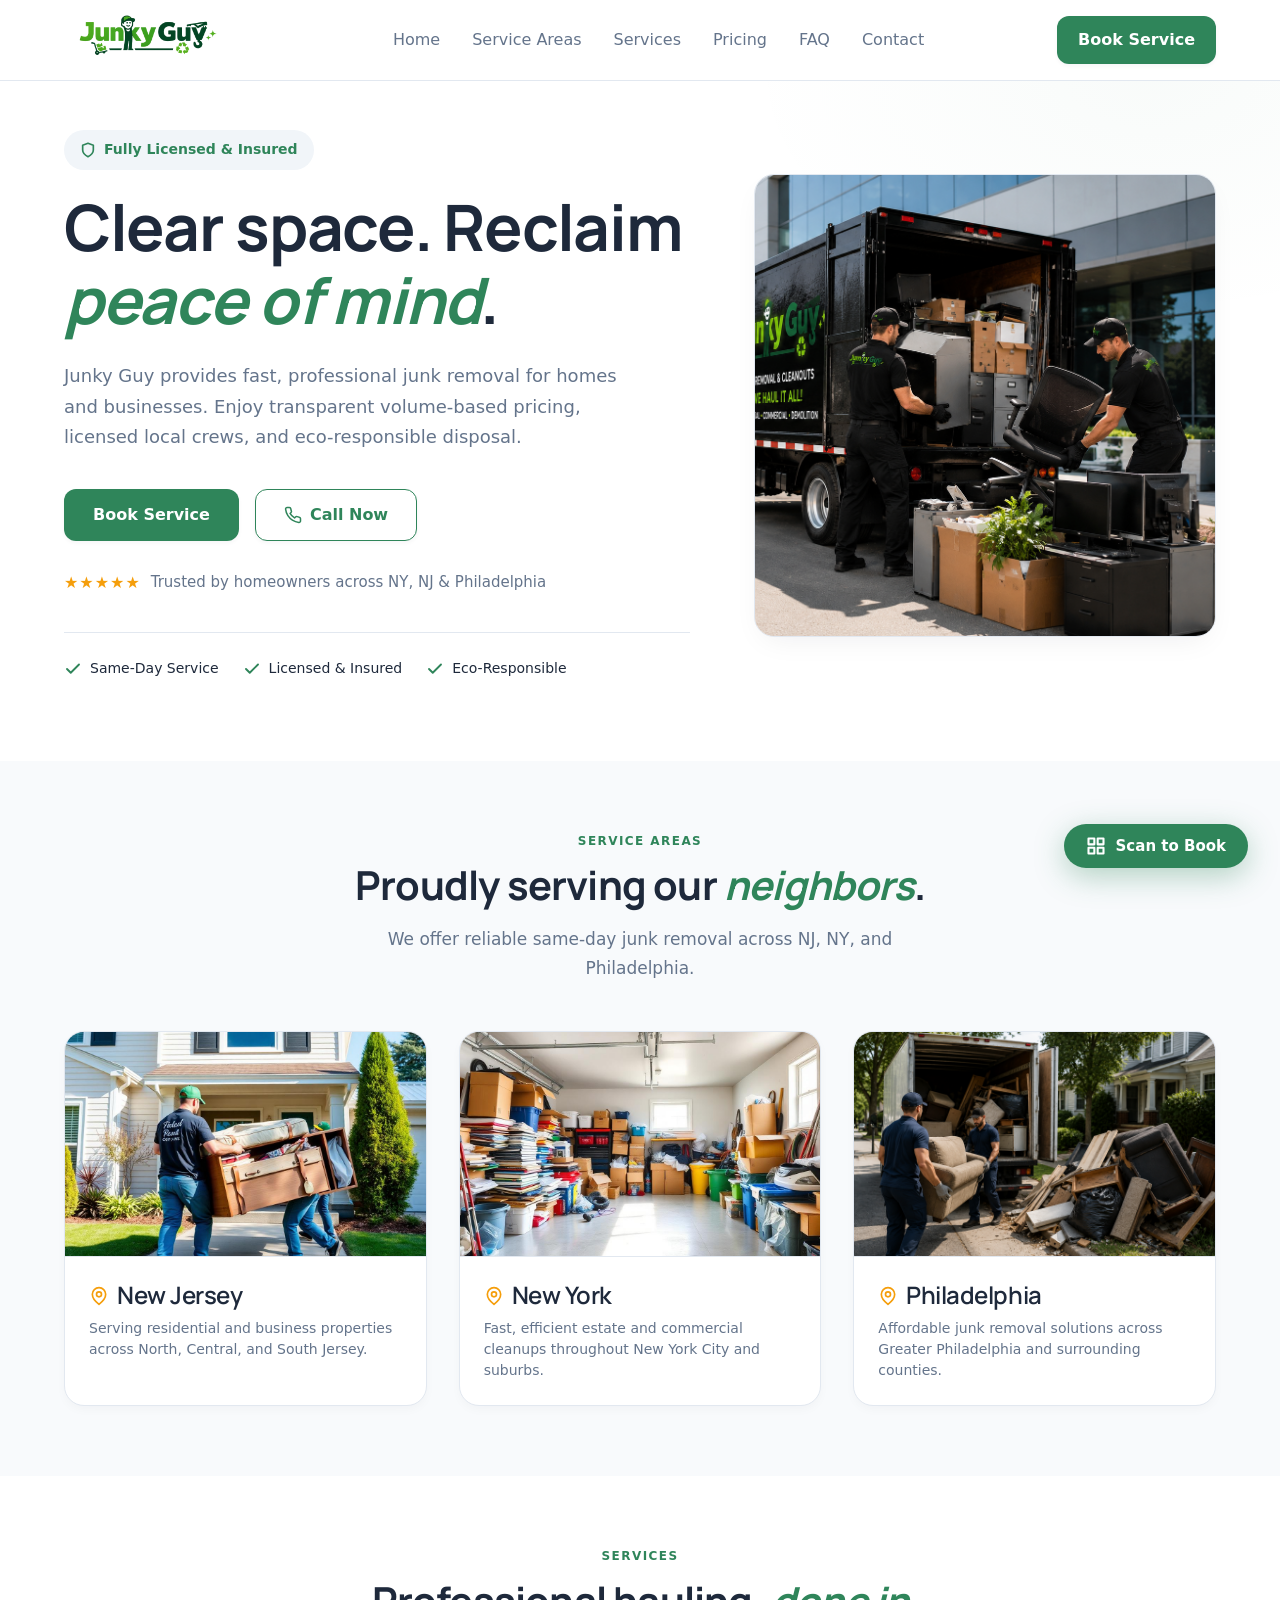
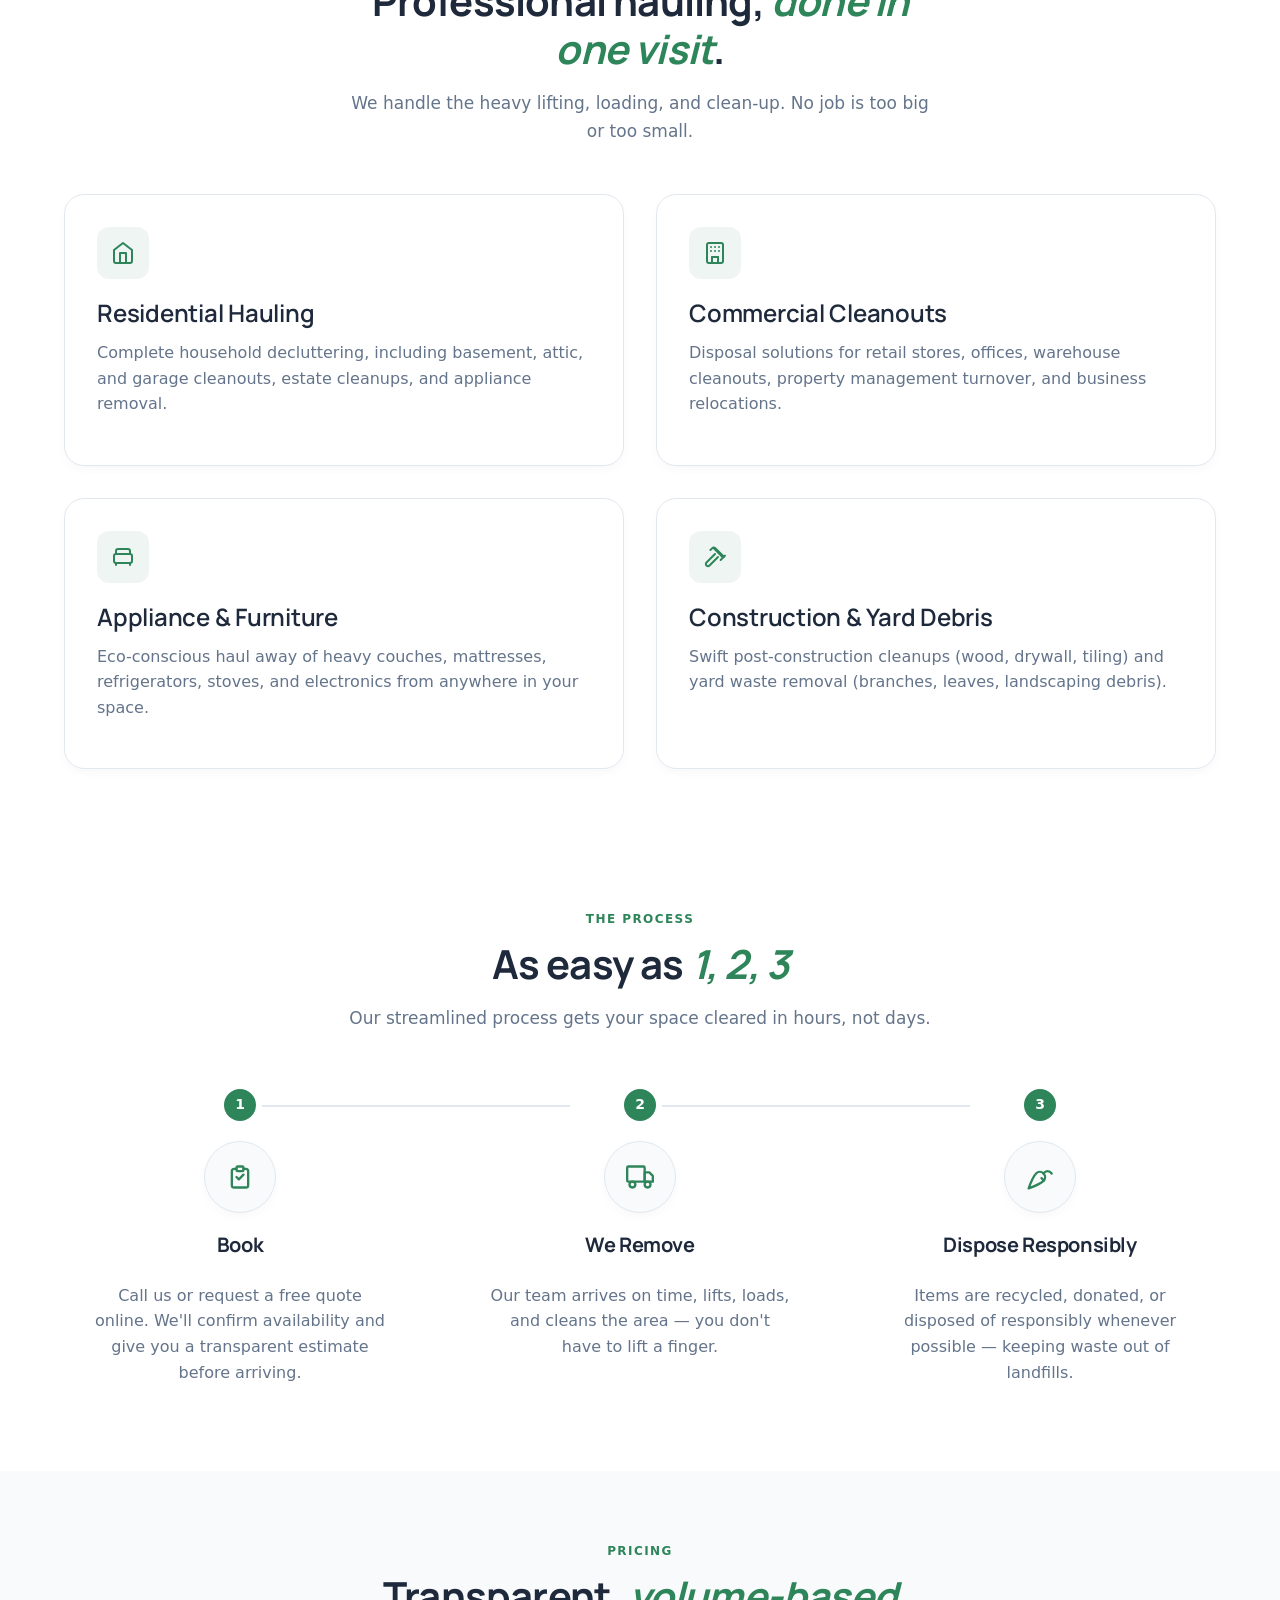
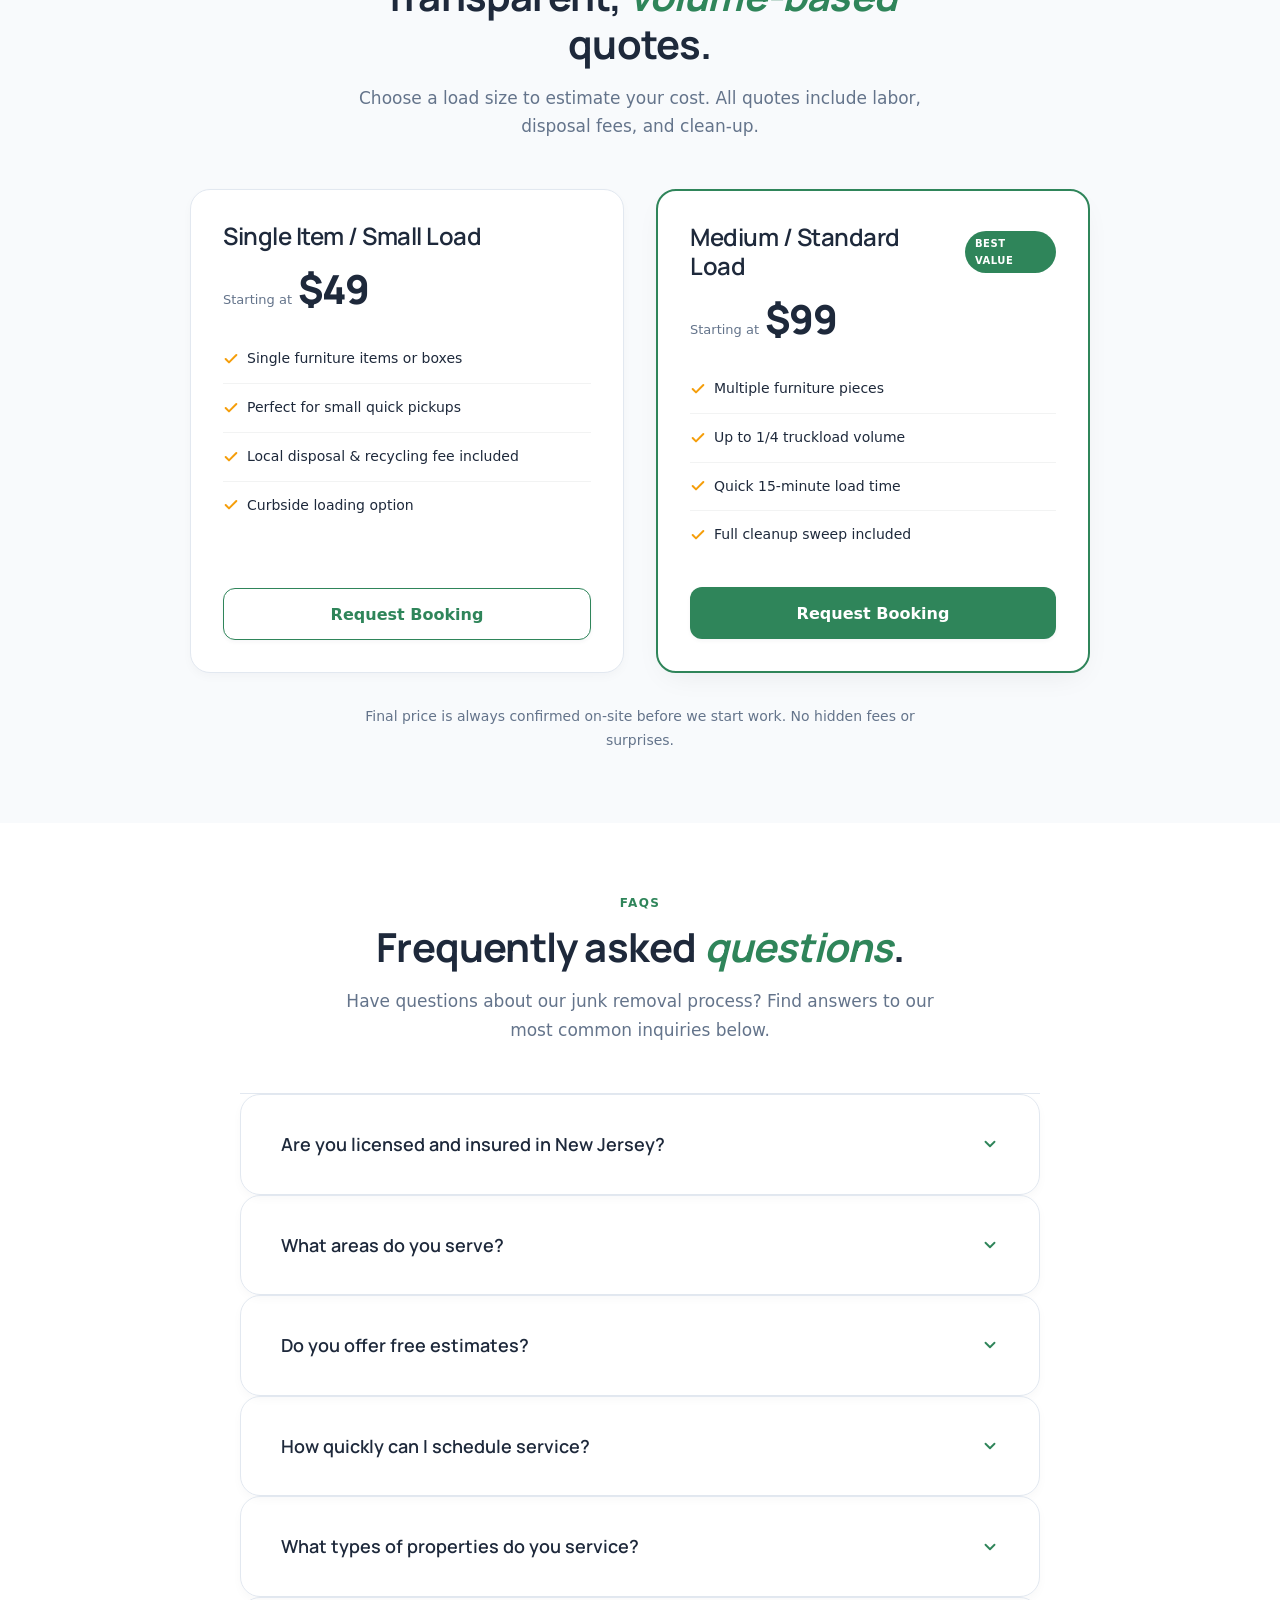
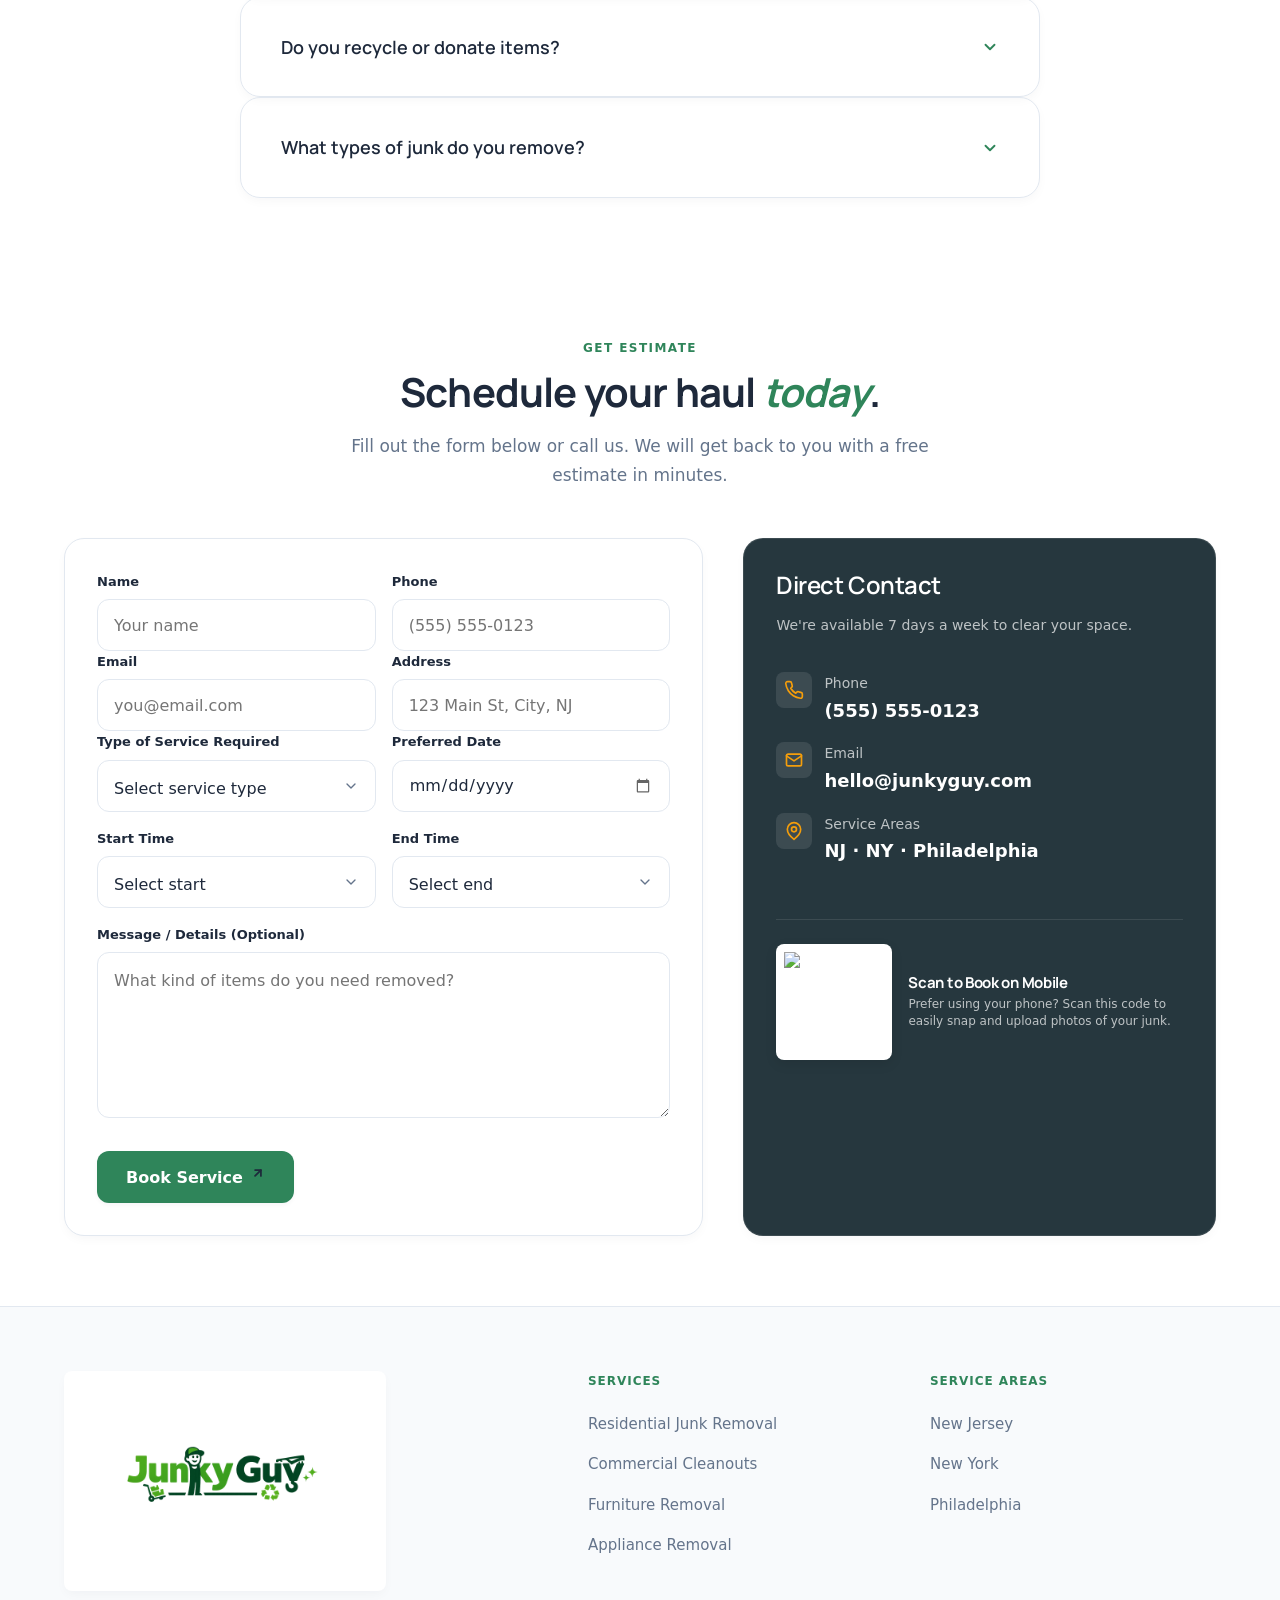
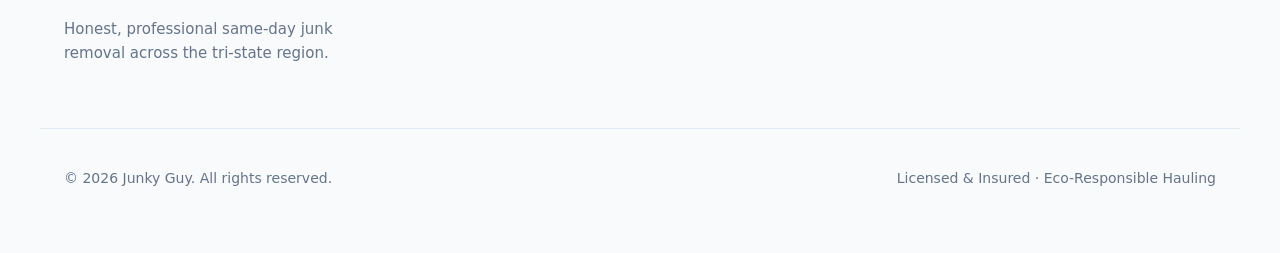
==== commit 3cc187f2: "Added qr code for contact form" ====
--- a/index.html
+++ b/index.html
@@ -32,7 +32,7 @@
         <a href="#faq">FAQ</a>
         <a href="#contact">Contact</a>
       </nav>
-      <a href="#contact" class="btn btn--primary nav__cta">Get Free Estimate</a>
+      <a href="#contact" class="btn btn--primary nav__cta">Book Service</a>
       <button class="nav__toggle" id="navToggle" aria-label="Open menu" aria-expanded="false">
         <svg width="24" height="24" viewBox="0 0 24 24" fill="none" stroke="currentColor" stroke-width="2"
           stroke-linecap="round">
@@ -48,7 +48,7 @@
         <a href="#pricing">Pricing</a>
         <a href="#faq">FAQ</a>
         <a href="#contact">Contact</a>
-        <a href="#contact" class="btn btn--primary" style="width:100%;margin-top:8px;">Get Free Estimate</a>
+        <a href="#contact" class="btn btn--primary" style="width:100%;margin-top:8px;">Book Service</a>
       </div>
     </div>
   </header>
@@ -69,7 +69,7 @@
             pricing, licensed local crews, and eco-responsible disposal.
           </p>
           <div class="hero__ctas">
-            <a href="#contact" class="btn btn--primary">Get Free Estimate</a>
+            <a href="#contact" class="btn btn--primary">Book Service</a>
             <a href="tel:5555550123" class="btn btn--outline">
               <svg width="18" height="18" viewBox="0 0 24 24" fill="none" stroke="currentColor" stroke-width="2"
                 stroke-linecap="round" stroke-linejoin="round">
@@ -295,24 +295,95 @@
                 <input required type="tel" name="phone" placeholder="(555) 555-0123" />
               </label>
             </div>
+            <div class="form-row">
+              <label>
+                <span>Email</span>
+                <input required type="email" name="email" placeholder="you@email.com" />
+              </label>
+              <label>
+                <span>Address</span>
+                <input required type="text" name="address" placeholder="123 Main St, City, NJ" />
+              </label>
+            </div>
+            <div class="form-row">
+              <label>
+                <span>Type of Service Required</span>
+                <select name="service" required>
+                  <option value="" disabled selected>Select service type</option>
+                  <option value="Residential Junk Removal">Residential Junk Removal</option>
+                  <option value="Commercial Cleanouts">Commercial Cleanouts</option>
+                  <option value="Appliance & Furniture Removal">Appliance & Furniture Removal</option>
+                  <option value="Construction & Yard Debris">Construction & Yard Debris</option>
+                  <option value="Other Hauling Service">Other Hauling Service</option>
+                </select>
+              </label>
+              <label>
+                <span>Preferred Date</span>
+                <input required type="date" name="date" />
+              </label>
+            </div>
+            <div class="time-range-group">
+              <label>
+                <span>Start Time</span>
+                <select name="startTime" required>
+                  <option value="" disabled selected>Select start</option>
+                  <option value="8:00 AM">8:00 AM</option>
+                  <option value="9:00 AM">9:00 AM</option>
+                  <option value="10:00 AM">10:00 AM</option>
+                  <option value="11:00 AM">11:00 AM</option>
+                  <option value="12:00 PM">12:00 PM</option>
+                  <option value="1:00 PM">1:00 PM</option>
+                  <option value="2:00 PM">2:00 PM</option>
+                  <option value="3:00 PM">3:00 PM</option>
+                  <option value="4:00 PM">4:00 PM</option>
+                  <option value="5:00 PM">5:00 PM</option>
+                </select>
+              </label>
+              <label>
+                <span>End Time</span>
+                <select name="endTime" required>
+                  <option value="" disabled selected>Select end</option>
+                  <option value="9:00 AM">9:00 AM</option>
+                  <option value="10:00 AM">10:00 AM</option>
+                  <option value="11:00 AM">11:00 AM</option>
+                  <option value="12:00 PM">12:00 PM</option>
+                  <option value="1:00 PM">1:00 PM</option>
+                  <option value="2:00 PM">2:00 PM</option>
+                  <option value="3:00 PM">3:00 PM</option>
+                  <option value="4:00 PM">4:00 PM</option>
+                  <option value="5:00 PM">5:00 PM</option>
+                  <option value="6:00 PM">6:00 PM</option>
+                </select>
+              </label>
+            </div>
             <label>
-              <span>Email</span>
-              <input required type="email" name="email" placeholder="you@email.com" />
-            </label>
-            <label>
-              <span>Message / Details</span>
-              <textarea required name="message" rows="5"
+              <span>Message / Details (Optional)</span>
+              <textarea name="message" rows="5"
                 placeholder="What kind of items do you need removed?"></textarea>
             </label>
-            <button type="submit" class="btn btn--primary">Request Estimate <span class="btn__icon-wrapper"><svg
+            <button type="submit" class="btn btn--primary">Book Service <span class="btn__icon-wrapper"><svg
                   width="14" height="14" viewBox="0 0 24 24" fill="none" stroke="currentColor" stroke-width="3"
                   stroke-linecap="round" stroke-linejoin="round">
                   <line x1="7" y1="17" x2="17" y2="7" />
                   <polyline points="7 7 17 7 17 17" />
                 </svg></span></button>
-            <p class="form-status" id="formStatus" hidden>Thanks — your request was received. We'll reach out shortly.
+          </form>
+
+          <!-- Appointment Success Screen -->
+          <div class="card contact-success" id="contactSuccess" style="display: none;">
+            <div class="success-icon-wrapper">
+              <svg class="success-checkmark" xmlns="http://www.w3.org/2000/svg" viewBox="0 0 52 52">
+                <circle class="success-checkmark__circle" cx="26" cy="26" r="25" fill="none" />
+                <path class="success-checkmark__check" fill="none" d="M14.1 27.2l7.1 7.2 16.7-16.8" />
+              </svg>
+            </div>
+            <h3 class="h3 success-title">Appointment Booked!</h3>
+            <p class="success-message">
+              Thank you, <span id="successName" style="color: var(--brand); font-weight: 700;">Name</span>! Your appointment has been booked for <strong id="successDate">Date</strong> from <strong id="successTime">Time Slot</strong>.
             </p>
-          </form>
+            <p class="success-sub">A confirmation details summary has been recorded. Our team will reach out shortly to confirm the details.</p>
+            <button type="button" class="btn btn--outline success-reset-btn" id="successReset">Book Another Job</button>
+          </div>
           <aside class="card contact-info reveal reveal--delay">
             <div>
               <h3 class="h3">Direct Contact</h3>
@@ -350,8 +421,16 @@
                   <p class="strong">NJ · NY · Philadelphia</p>
                 </div>
               </li>
-              
             </ul>
+            <div class="qr-code-card">
+              <div class="qr-code-wrapper">
+                <img id="qrCode" src="" alt="Scan to visit contact form on mobile" />
+              </div>
+              <div class="qr-code-text">
+                <h4>Scan to Book on Mobile</h4>
+                <p>Prefer using your phone? Scan this code to easily snap and upload photos of your junk.</p>
+              </div>
+            </div>
           </aside>
         </div>
       </div>
@@ -392,6 +471,27 @@
     </div>
   </footer>
 
+  <!-- Floating QR Booking Widget -->
+  <div class="qr-floater" id="qrFloater">
+    <button class="qr-floater__btn" id="qrFloaterBtn" aria-label="Scan to book on mobile">
+      <svg width="20" height="20" viewBox="0 0 24 24" fill="none" stroke="currentColor" stroke-width="2.5" stroke-linecap="round" stroke-linejoin="round">
+        <rect x="3" y="3" width="7" height="7" />
+        <rect x="14" y="3" width="7" height="7" />
+        <rect x="14" y="14" width="7" height="7" />
+        <rect x="3" y="14" width="7" height="7" />
+      </svg>
+      <span>Scan to Book</span>
+    </button>
+    <div class="qr-floater__card" id="qrFloaterCard" hidden>
+      <button class="qr-floater__close" id="qrFloaterClose" aria-label="Close widget">&times;</button>
+      <div class="qr-floater__qr-wrapper">
+        <img id="qrFloaterCode" src="" alt="Scan to visit contact form on mobile" />
+      </div>
+      <h4>Book on Mobile</h4>
+      <p>Scan this QR code to quickly fill out the service form and upload photos of your junk from your phone.</p>
+    </div>
+  </div>
+
   <script src="script.js"></script>
 </body>
 
--- a/styles.css
+++ b/styles.css
@@ -333,6 +333,10 @@
   flex-shrink: 0;
 }
 
+.nav .brand {
+  margin-left: -24px;
+}
+
 .brand__logo {
   width: 220px;
   height: auto;
@@ -990,6 +994,7 @@
 }
 
 .contact-form input,
+.contact-form select,
 .contact-form textarea {
   width: 100%;
   padding: 14px 16px;
@@ -1003,11 +1008,25 @@
   transition: all .2s ease;
 }
 
-.contact-form input {
+.contact-form input,
+.contact-form select {
   height: 52px;
 }
 
+.contact-form select {
+  cursor: pointer;
+  appearance: none;
+  -webkit-appearance: none;
+  -moz-appearance: none;
+  background-image: url("data:image/svg+xml,%3Csvg xmlns='http://www.w3.org/2000/svg' width='24' height='24' viewBox='0 0 24 24' fill='none' stroke='%2364748b' stroke-width='2' stroke-linecap='round' stroke-linejoin='round'%3E%3Cpolyline points='6 9 12 15 18 9'%3E%3C/polyline%3E%3C/svg%3E");
+  background-repeat: no-repeat;
+  background-position: right 16px center;
+  background-size: 16px;
+  padding-right: 40px;
+}
+
 .contact-form input:focus,
+.contact-form select:focus,
 .contact-form textarea:focus {
   border-color: var(--brand);
   box-shadow: 0 0 0 4px rgba(47, 133, 90, 0.12);
@@ -1290,4 +1309,294 @@
 
 .faq-answer p {
   margin: 0;
+}
+
+/* Time range group layout */
+.time-range-group {
+  display: grid;
+  grid-template-columns: 1fr 1fr;
+  gap: 16px;
+  margin-top: 16px;
+}
+
+.time-range-group label {
+  margin-top: 0 !important;
+}
+
+/* QR Code Section in Contact Sidebar */
+.qr-code-card {
+  display: flex;
+  align-items: center;
+  gap: 16px;
+  margin-top: 32px;
+  padding-top: 24px;
+  border-top: 1px solid rgba(255, 255, 255, 0.1);
+}
+
+.qr-code-wrapper {
+  background: #ffffff;
+  padding: 8px;
+  border-radius: var(--radius-sm);
+  display: flex;
+  align-items: center;
+  justify-content: center;
+  flex-shrink: 0;
+  width: 116px;
+  height: 116px;
+  box-shadow: 0 4px 12px rgba(0, 0, 0, 0.1);
+}
+
+.qr-code-wrapper img {
+  width: 100%;
+  height: 100%;
+  object-fit: contain;
+}
+
+.qr-code-text h4 {
+  margin: 0 0 4px;
+  font-size: 15px;
+  color: #fff;
+  font-weight: 700;
+}
+
+.qr-code-text p {
+  margin: 0;
+  font-size: 12px;
+  color: rgba(255, 255, 255, 0.7);
+  line-height: 1.4;
+}
+
+/* Hide QR Card on Mobile screen sizes */
+@media (max-width: 1023px) {
+  .qr-code-card {
+    display: none;
+  }
+}
+
+/* Appointment Success Screen */
+.contact-success {
+  display: flex;
+  flex-direction: column;
+  align-items: center;
+  justify-content: center;
+  text-align: center;
+  padding: 60px 40px;
+}
+
+.success-icon-wrapper {
+  width: 80px;
+  height: 80px;
+  margin-bottom: 24px;
+}
+
+.success-checkmark {
+  width: 80px;
+  height: 80px;
+  border-radius: 50%;
+  display: block;
+  stroke-width: 3;
+  stroke: var(--brand);
+  stroke-miterlimit: 10;
+  box-shadow: inset 0px 0px 0px var(--brand);
+  animation: fill-check .4s ease-in-out .4s forwards, scale-check .3s ease-in-out forwards;
+}
+
+.success-checkmark__circle {
+  stroke-dasharray: 166;
+  stroke-dashoffset: 166;
+  stroke-width: 3;
+  stroke-miterlimit: 10;
+  stroke: var(--brand);
+  fill: none;
+  animation: stroke-check .6s cubic-bezier(0.65, 0, 0.45, 1) forwards;
+}
+
+.success-checkmark__check {
+  transform-origin: 50% 50%;
+  stroke-dasharray: 48;
+  stroke-dashoffset: 48;
+  stroke: #ffffff;
+  animation: stroke-check .3s cubic-bezier(0.65, 0, 0.45, 1) .8s forwards;
+}
+
+.success-title {
+  font-size: 28px;
+  font-weight: 800;
+  color: var(--primary-dark);
+  margin: 0 0 16px 0;
+  font-family: var(--font-display);
+}
+
+.success-message {
+  font-size: 16px;
+  color: var(--text);
+  line-height: 1.6;
+  margin: 0 0 16px 0;
+  max-width: 440px;
+}
+
+.success-sub {
+  font-size: 14px;
+  color: var(--muted);
+  line-height: 1.5;
+  margin: 0 0 32px 0;
+  max-width: 400px;
+}
+
+.success-reset-btn {
+  padding: 12px 28px;
+  font-size: 15px;
+  font-weight: 700;
+}
+
+.contact-form input[type="date"]::-webkit-calendar-picker-indicator {
+  cursor: pointer;
+  opacity: 0.6;
+  filter: grayscale(1) brightness(0.6);
+  transition: opacity 0.2s;
+}
+
+.contact-form input[type="date"]::-webkit-calendar-picker-indicator:hover {
+  opacity: 1;
+}
+
+@keyframes stroke-check {
+  100% {
+    stroke-dashoffset: 0;
+  }
+}
+
+@keyframes scale-check {
+  0%, 100% {
+    transform: none;
+  }
+  50% {
+    transform: scale3d(1.1, 1.1, 1);
+  }
+}
+
+@keyframes fill-check {
+  100% {
+    box-shadow: inset 0px 0px 0px 40px var(--brand);
+  }
+}
+
+/* Floating QR Booking Widget */
+.qr-floater {
+  position: fixed;
+  bottom: 32px;
+  right: 32px;
+  z-index: 999;
+  display: flex;
+  flex-direction: column;
+  align-items: flex-end;
+}
+
+.qr-floater__btn {
+  display: flex;
+  align-items: center;
+  gap: 10px;
+  padding: 12px 22px;
+  background: var(--brand);
+  color: #ffffff;
+  border: none;
+  border-radius: var(--radius-pill);
+  font-weight: 700;
+  font-size: 15px;
+  box-shadow: 0 8px 30px rgba(47, 133, 90, 0.35);
+  transition: all 0.3s cubic-bezier(0.16, 1, 0.3, 1);
+  outline: none;
+}
+
+.qr-floater__btn:hover {
+  transform: translateY(-4px);
+  background: var(--brand-dark);
+  box-shadow: 0 12px 35px rgba(47, 133, 90, 0.45);
+}
+
+.qr-floater__card {
+  position: absolute;
+  bottom: 70px;
+  right: 0;
+  width: 280px;
+  background: var(--surface);
+  border: 1px solid var(--border);
+  border-radius: var(--radius);
+  padding: 24px;
+  box-shadow: var(--shadow-card);
+  display: flex;
+  flex-direction: column;
+  align-items: center;
+  text-align: center;
+  transform: translateY(15px);
+  opacity: 0;
+  pointer-events: none;
+  transition: all 0.3s cubic-bezier(0.16, 1, 0.3, 1);
+}
+
+.qr-floater__card:not([hidden]) {
+  transform: translateY(0);
+  opacity: 1;
+  pointer-events: auto;
+}
+
+.qr-floater__close {
+  position: absolute;
+  top: 12px;
+  right: 16px;
+  background: none;
+  border: none;
+  color: var(--muted);
+  font-size: 22px;
+  font-weight: 300;
+  cursor: pointer;
+  padding: 4px;
+  line-height: 1;
+  transition: color 0.2s ease;
+}
+
+.qr-floater__close:hover {
+  color: var(--primary-dark);
+}
+
+.qr-floater__qr-wrapper {
+  background: #ffffff;
+  padding: 8px;
+  border: 1px solid var(--border);
+  border-radius: var(--radius-sm);
+  width: 130px;
+  height: 130px;
+  display: flex;
+  align-items: center;
+  justify-content: center;
+  box-shadow: 0 4px 12px rgba(0, 0, 0, 0.04);
+  margin-bottom: 16px;
+}
+
+.qr-floater__qr-wrapper img {
+  width: 100%;
+  height: 100%;
+  object-fit: contain;
+}
+
+.qr-floater__card h4 {
+  margin: 0 0 6px;
+  font-size: 16px;
+  color: var(--primary-dark);
+  font-weight: 700;
+  font-family: var(--font-display);
+}
+
+.qr-floater__card p {
+  margin: 0;
+  font-size: 12px;
+  color: var(--muted);
+  line-height: 1.4;
+}
+
+/* Hide on mobile screens */
+@media (max-width: 1023px) {
+  .qr-floater {
+    display: none;
+  }
 }
--- a/services.css
+++ b/services.css
@@ -794,8 +794,11 @@
   }
   
   .svc-feature-card {
-    padding: 16px;
+    padding: 24px 16px;
     gap: 16px;
+    flex-direction: column;
+    align-items: center;
+    text-align: center;
   }
 
   /* How It Works Steps */
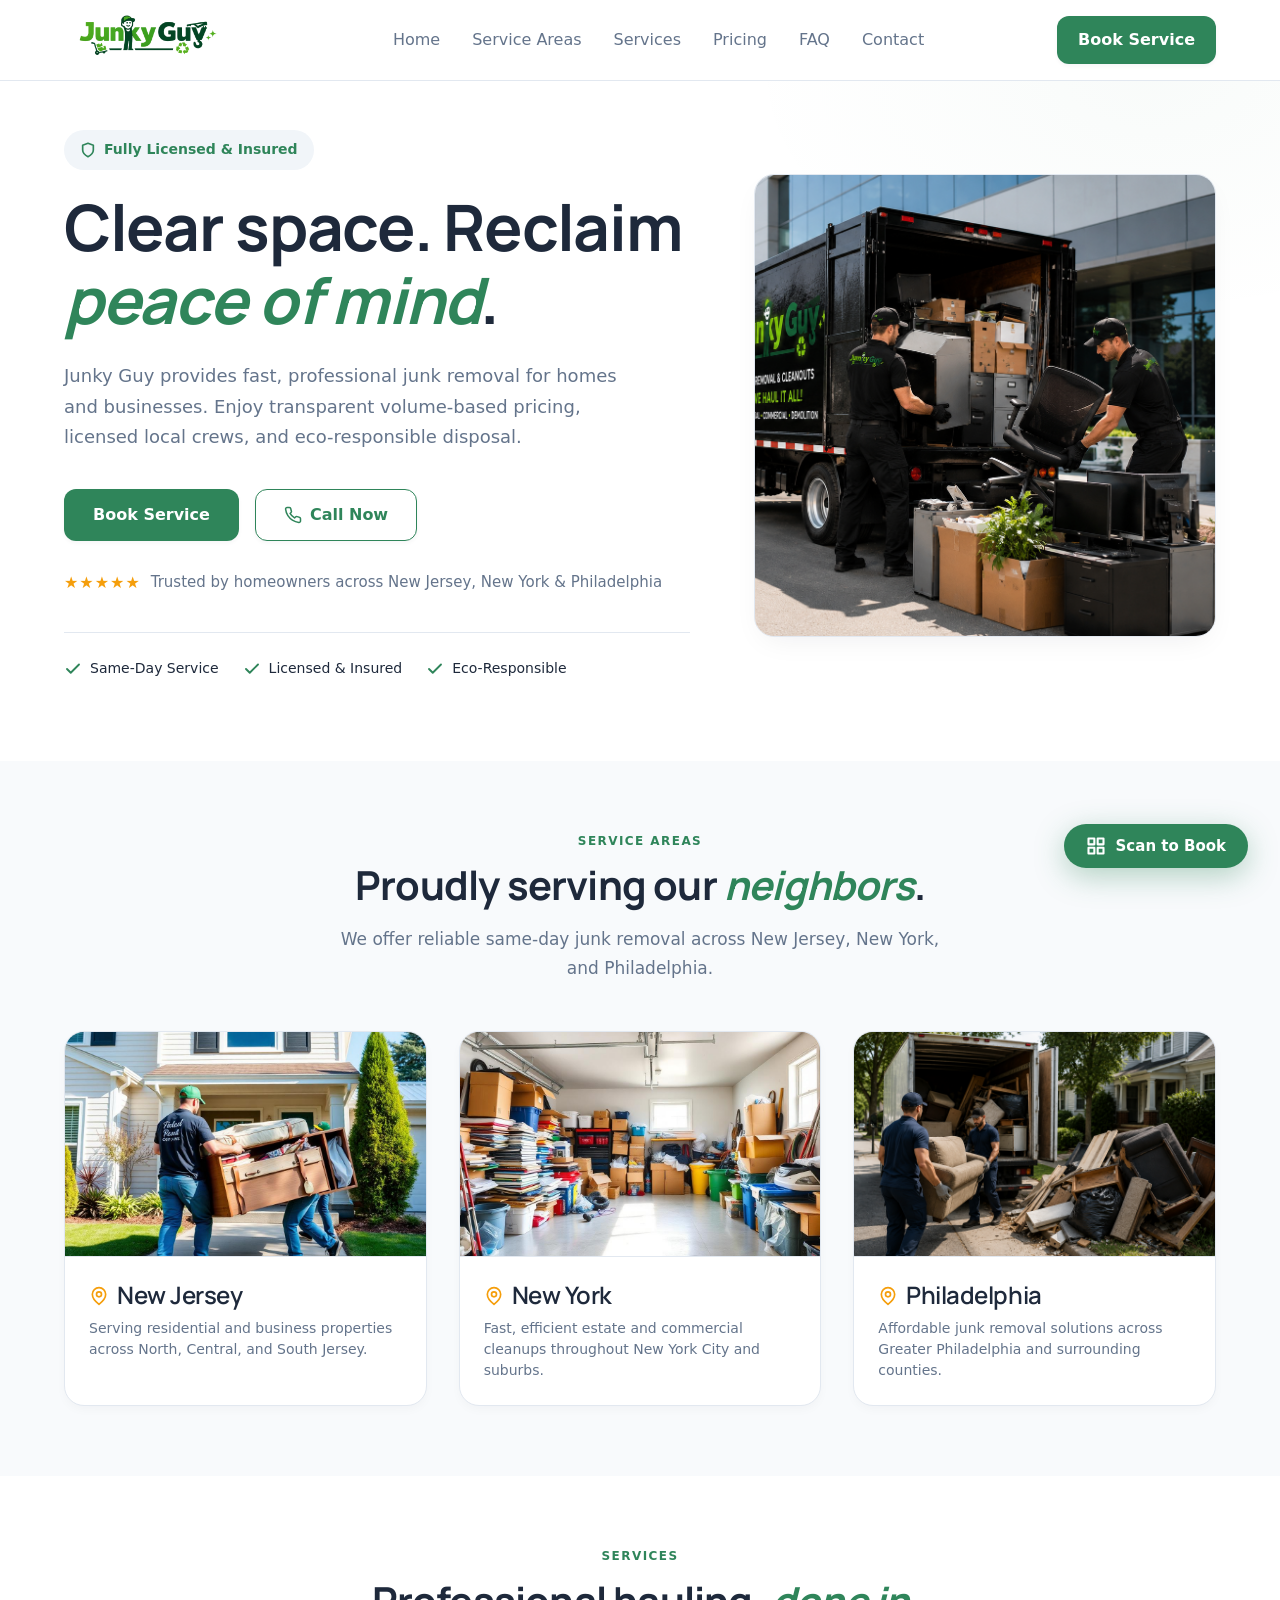
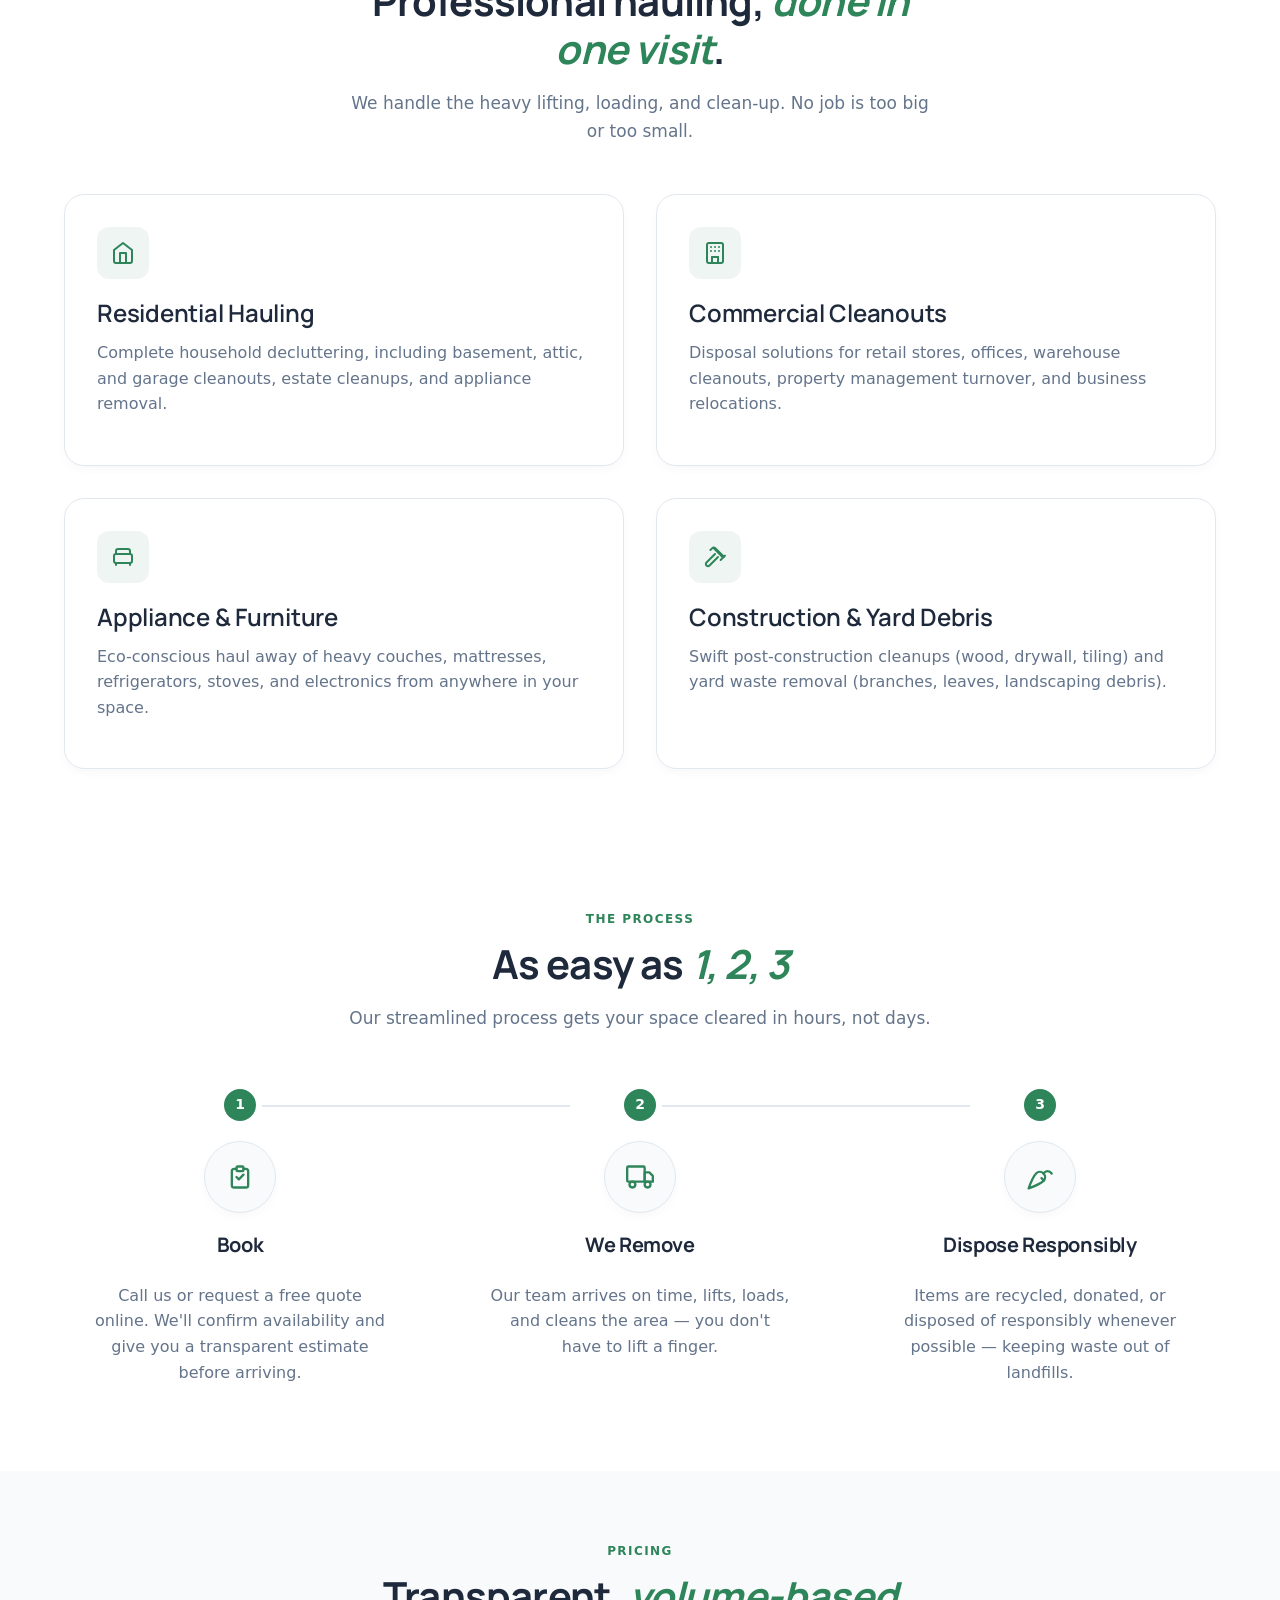
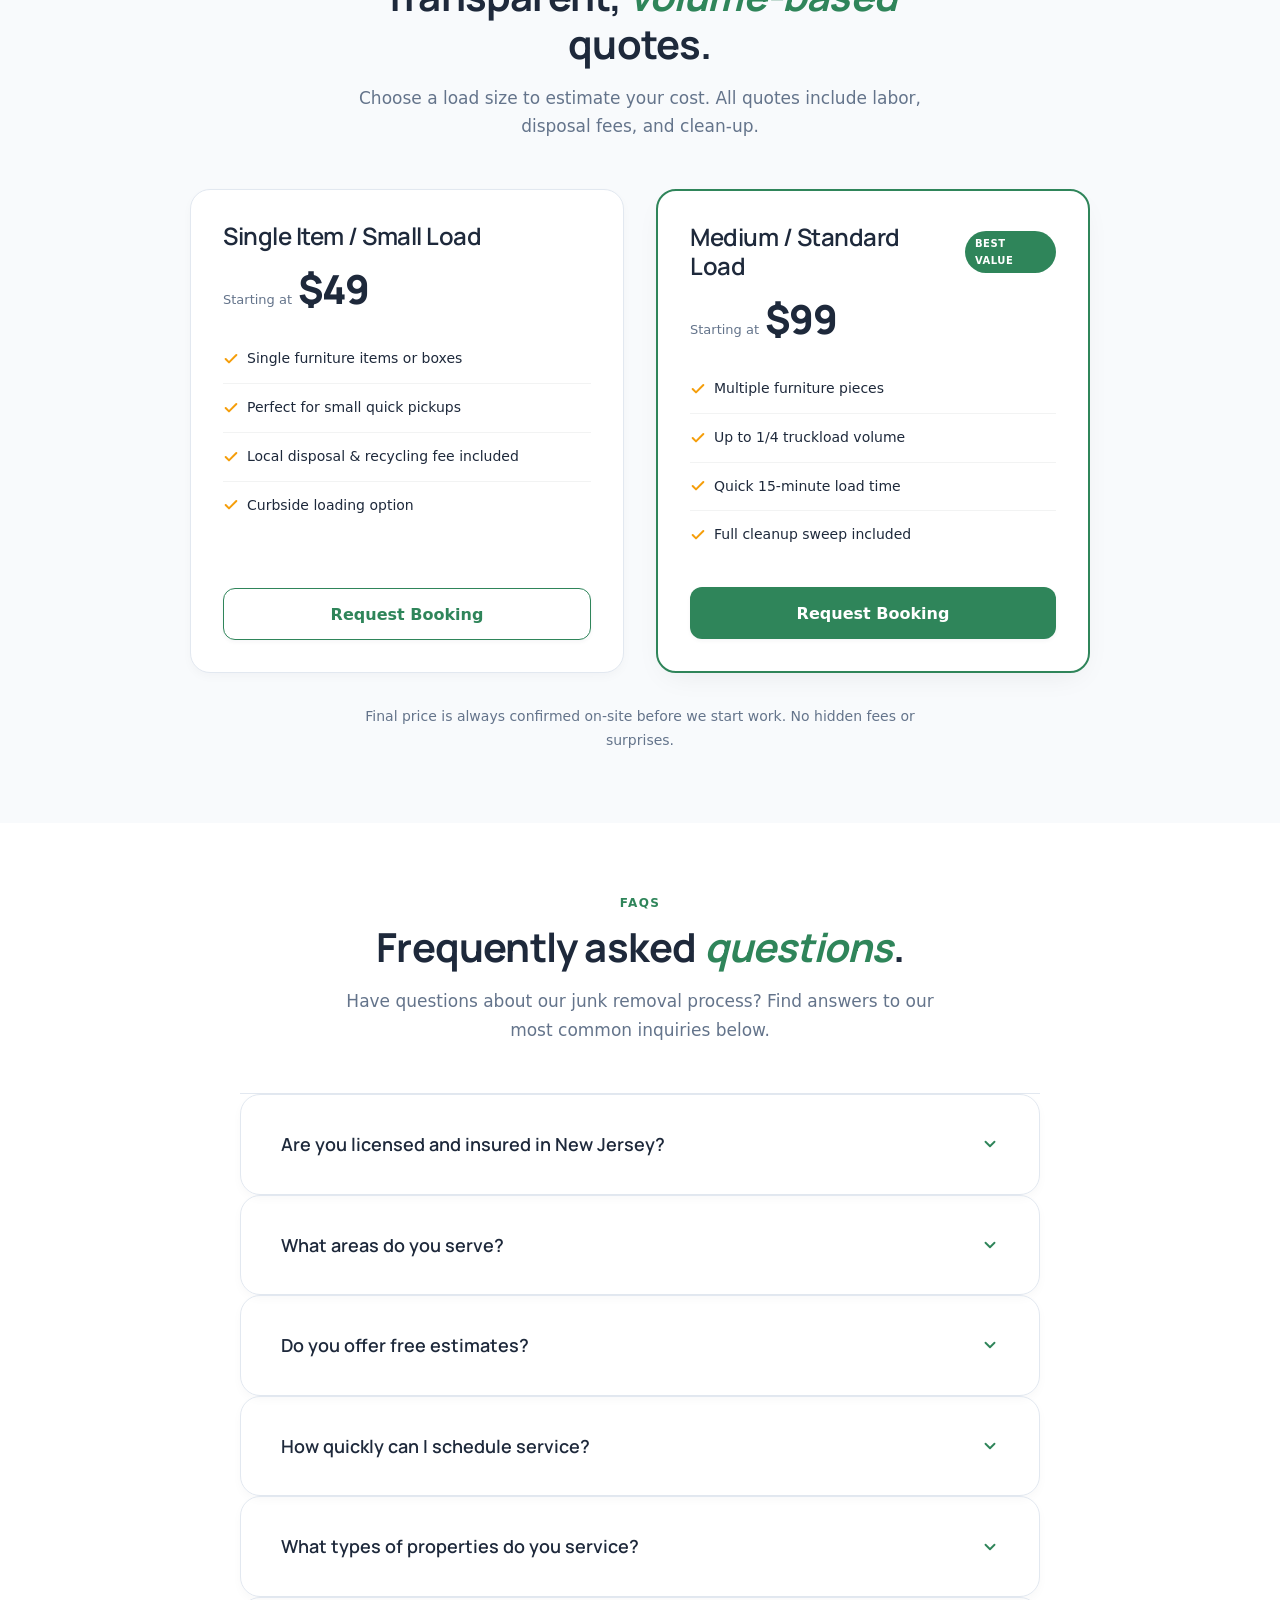
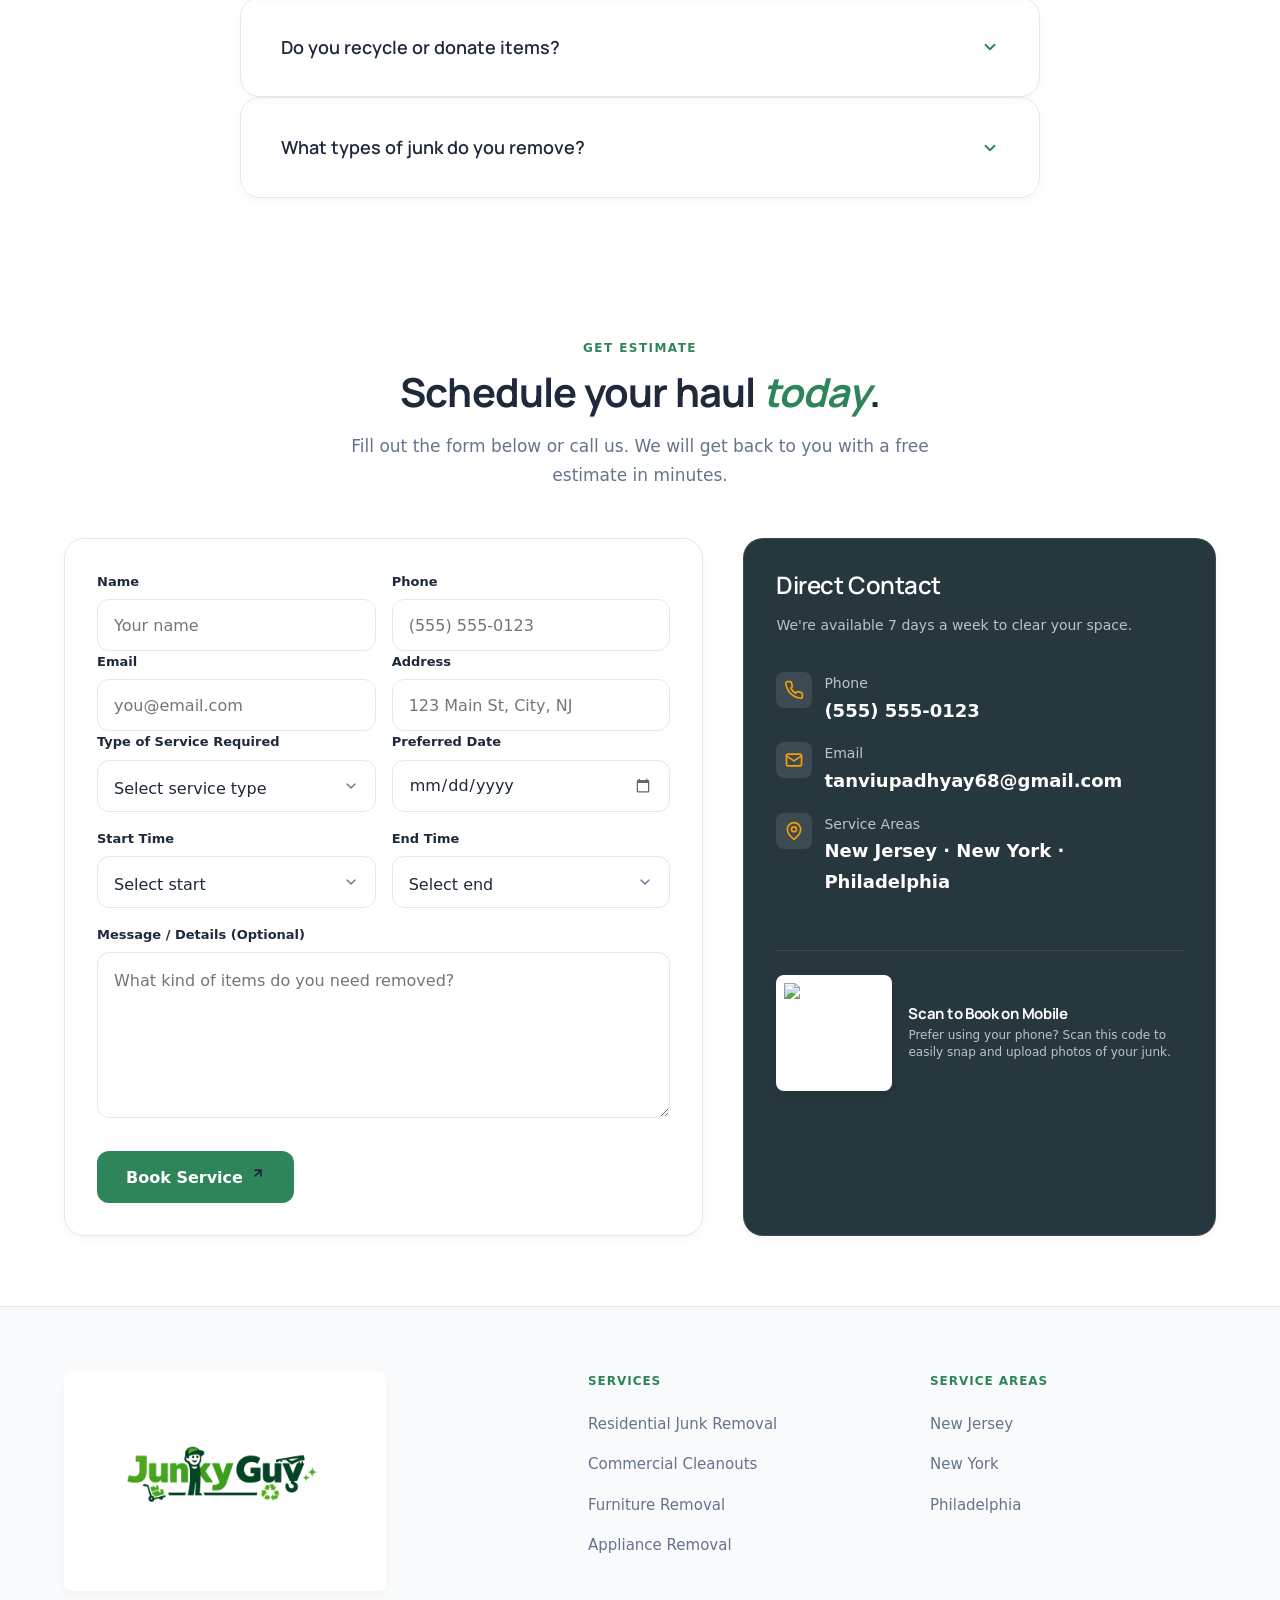
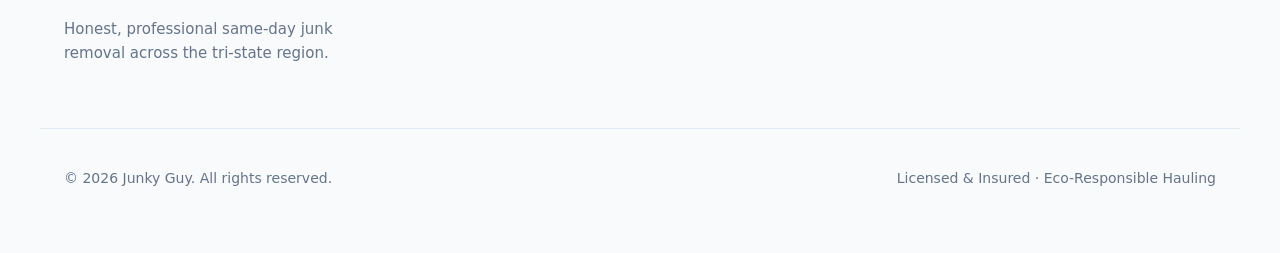
==== commit 78a84764: "form" ====
--- a/index.html
+++ b/index.html
@@ -4,7 +4,7 @@
 <head>
   <meta charset="UTF-8" />
   <meta name="viewport" content="width=device-width, initial-scale=1" />
-  <title>Junky Guy | Fast & Affordable Junk Removal in NJ, NY & Philadelphia</title>
+  <title>Junky Guy | Fast & Affordable Junk Removal in New Jersey, New York & Philadelphia</title>
   <meta name="description"
     content="Junky Guy provides same-day residential and commercial junk removal across New Jersey, New York, and Philadelphia. Licensed, insured, and eco-friendly. Get a free estimate today." />
   <link rel="preconnect" href="https://fonts.googleapis.com" />
@@ -81,7 +81,7 @@
           </div>
           <div class="hero__rating">
             <span class="hero__stars">★★★★★</span>
-            <span class="hero__rating-text">Trusted by homeowners across NY, NJ &amp; Philadelphia</span>
+            <span class="hero__rating-text">Trusted by homeowners across New Jersey, New York &amp; Philadelphia</span>
           </div>
           <ul class="hero__trust">
             <li>
@@ -121,7 +121,7 @@
         <div class="section__head reveal">
           <p class="eyebrow">Service Areas</p>
           <h2 class="h2">Proudly serving our <i>neighbors</i>.</h2>
-          <p class="section__lead">We offer reliable same-day junk removal across NJ, NY, and Philadelphia.</p>
+          <p class="section__lead">We offer reliable same-day junk removal across New Jersey, New York, and Philadelphia.</p>
         </div>
         <div class="grid grid--3" id="areasGrid"></div>
       </div>
@@ -407,7 +407,7 @@
                     <path d="m3 7 9 6 9-6" />
                   </svg></span>
                 <div>
-                  <p class="muted small">Email</p><a href="mailto:hello@junkyguy.com">hello@junkyguy.com</a>
+                  <p class="muted small">Email</p><a href="mailto:tanviupadhyay68@gmail.com">tanviupadhyay68@gmail.com</a>
                 </div>
               </li>
               <li>
@@ -418,7 +418,7 @@
                   </svg></span>
                 <div>
                   <p class="muted small">Service Areas</p>
-                  <p class="strong">NJ · NY · Philadelphia</p>
+                  <p class="strong">New Jersey · New York · Philadelphia</p>
                 </div>
               </li>
             </ul>
